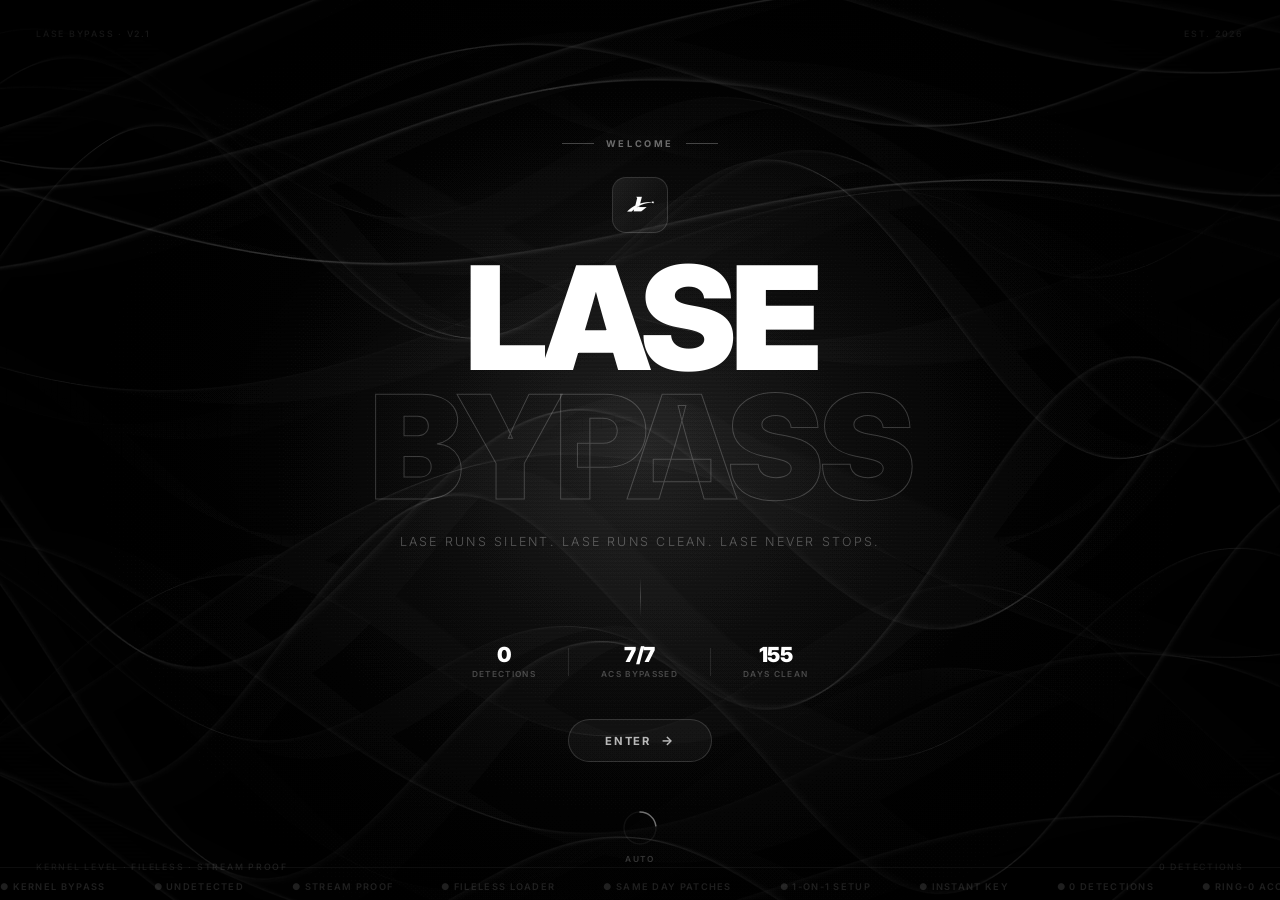
==== index.html @ 843f32cb "Add files via upload" ====
<!DOCTYPE html>
<html lang="en">
<head>
  <meta charset="UTF-8" />
  <meta name="viewport" content="width=device-width, initial-scale=1.0" />
  <title>Lase Bypass — Stay Undetected</title>
  <script>
    if (!sessionStorage.getItem('welcomed')) {
      sessionStorage.setItem('welcomed', '1');
      window.location.replace('welcome.html');
    }
  </script>
  <link rel="stylesheet" href="styles.css" />
  <link rel="preconnect" href="https://fonts.googleapis.com" />
  <link rel="preconnect" href="https://fonts.gstatic.com" crossorigin />
  <link href="https://fonts.googleapis.com/css2?family=Inter:wght@300;400;500;600;700;800;900&display=swap" rel="stylesheet" />
</head>
<body>

  <div class="noise"></div>
  <canvas id="particleCanvas"></canvas>

  <div class="wave-bg">
    <svg class="wave1" viewBox="0 0 1440 320" preserveAspectRatio="none" xmlns="http://www.w3.org/2000/svg">
      <path fill="white" d="M0,160L48,149.3C96,139,192,117,288,128C384,139,480,181,576,186.7C672,192,768,160,864,138.7C960,117,1056,107,1152,117.3C1248,128,1344,160,1392,176L1440,192L1440,320L0,320Z"/>
      <path fill="white" transform="translate(1440,0)" d="M0,160L48,149.3C96,139,192,117,288,128C384,139,480,181,576,186.7C672,192,768,160,864,138.7C960,117,1056,107,1152,117.3C1248,128,1344,160,1392,176L1440,192L1440,320L0,320Z"/>
    </svg>
    <svg class="wave2" viewBox="0 0 1440 320" preserveAspectRatio="none" xmlns="http://www.w3.org/2000/svg">
      <path fill="white" d="M0,96L60,112C120,128,240,160,360,165.3C480,171,600,149,720,128C840,107,960,85,1080,96C1200,107,1320,149,1380,170.7L1440,192L1440,320L0,320Z"/>
      <path fill="white" transform="translate(1440,0)" d="M0,96L60,112C120,128,240,160,360,165.3C480,171,600,149,720,128C840,107,960,85,1080,96C1200,107,1320,149,1380,170.7L1440,192L1440,320L0,320Z"/>
    </svg>
    <svg class="wave3" viewBox="0 0 1440 320" preserveAspectRatio="none" xmlns="http://www.w3.org/2000/svg">
      <path fill="white" d="M0,224L80,213.3C160,203,320,181,480,181.3C640,181,800,203,960,197.3C1120,192,1280,160,1360,144L1440,128L1440,320L0,320Z"/>
      <path fill="white" transform="translate(1440,0)" d="M0,224L80,213.3C160,203,320,181,480,181.3C640,181,800,203,960,197.3C1120,192,1280,160,1360,144L1440,128L1440,320L0,320Z"/>
    </svg>
  </div>

  <!-- Ticker -->
  <div class="ticker-wrap">
    <div class="ticker-track">
      <span>● UNDETECTED</span><span>● KERNEL BYPASS</span><span>● STREAM PROOF</span>
      <span>● FILELESS</span><span>● 1 ON 1 SETUP</span><span>● INSTANT KEY</span>
      <span>● SAME DAY PATCHES</span><span>● 0 DETECTIONS</span><span>● RING-0 ACCESS</span>
      <span>● MEMORY ONLY</span><span>● NO TRACES</span><span>● ANTI-CHEAT BYPASS</span>
      <span>● 7/7 ACS</span><span>● GTA V READY</span><span>● 60S SETUP</span>
      <span>● PRIVATE LOADER</span><span>● PATCH PROOF</span><span>● ALWAYS ONLINE</span>
      <span>● UNDETECTED</span><span>● KERNEL BYPASS</span><span>● STREAM PROOF</span>
      <span>● FILELESS</span><span>● 1 ON 1 SETUP</span><span>● INSTANT KEY</span>
      <span>● SAME DAY PATCHES</span><span>● 0 DETECTIONS</span><span>● RING-0 ACCESS</span>
      <span>● MEMORY ONLY</span><span>● NO TRACES</span><span>● ANTI-CHEAT BYPASS</span>
      <span>● 7/7 ACS</span><span>● GTA V READY</span><span>● 60S SETUP</span>
      <span>● PRIVATE LOADER</span><span>● PATCH PROOF</span><span>● ALWAYS ONLINE</span>
    </div>
  </div>

  <!-- Floating Nav -->
  <nav class="float-nav" id="floatNav">
    <a href="#features" class="fn-item" data-label="Features">Features</a>
    <a href="#pricing" class="fn-item" data-label="Pricing">Pricing</a>
    <a href="#preview" class="fn-item" data-label="Preview">Preview</a>
    <a href="#status" class="fn-item" data-label="Status">Status</a>
    <a href="#team" class="fn-item" data-label="Team">Team</a>
    <a href="#faq" class="fn-item" data-label="FAQ">FAQ</a>
    <a href="#pricing" class="fn-item fn-cta" data-label="Get Key">Get Key →</a>
    <div class="fn-lamp" id="fnLamp"></div>
  </nav>

  <!-- Hero -->
  <section class="hero">

    <div class="hero-scan"></div>

    <div class="hero-inner">

      <!-- Left column -->
      <div class="hero-left">
        <div class="hero-eyebrow">
          <span class="hero-tag-dot"></span>
          <span>v2.1 · KERNEL LEVEL</span>
          <span class="hero-eyebrow-line"></span>
        </div>

        <h1 class="hero-title">
          <span class="hero-word-wrap"><span class="hero-word hw1">STAY</span></span>
          <span class="hero-word-wrap"><span class="hero-word hw2 hero-word-outline">UN<span class="hw-accent">DE</span>TECTED</span></span>
        </h1>

        <div class="hero-desc-row">
          <div class="hero-vline"></div>
          <p class="hero-sub">Kernel bypass that outlasts every patch.<br>Stream proof. Fileless. Live in 60 seconds.</p>
        </div>

        <div class="hero-btns">
          <a href="#pricing" class="btn-primary">Get Your Key →</a>
          <a href="#features" class="btn-ghost">See Features</a>
        </div>
      </div>

      <!-- Right column -->
      <div class="hero-right">
        <div class="hero-stats-vert">
          <div class="hsv-item">
            <span class="hsv-val">0</span>
            <span class="hsv-label">Detections</span>
          </div>
          <div class="hsv-sep"></div>
          <div class="hsv-item">
            <span class="hsv-val">7/7</span>
            <span class="hsv-label">ACs Bypassed</span>
          </div>
          <div class="hsv-sep"></div>
          <div class="hsv-item">
            <span class="hsv-val" id="sDays">010</span>
            <span class="hsv-label">Days Clean</span>
          </div>
        </div>
      </div>

    </div>

    <!-- Full-width streak bar -->
    <div class="hero-streak-bar">
      <span class="hsb-label">UNDETECTED STREAK</span>
      <div class="streak-timer" id="streakTimer">
        <div class="streak-unit"><span id="sStreakDays">010</span><span class="su-l">D</span></div>
        <div class="streak-colon">:</div>
        <div class="streak-unit"><span id="sHours">00</span><span class="su-l">H</span></div>
        <div class="streak-colon">:</div>
        <div class="streak-unit"><span id="sMins">00</span><span class="su-l">M</span></div>
        <div class="streak-colon">:</div>
        <div class="streak-unit"><span id="sSecs">00</span><span class="su-l">S</span></div>
      </div>
      <span class="hsb-sub">Still counting.</span>
    </div>

  </section>

  <!-- Pricing -->
  <section class="section pricing-section reveal" id="pricing">
    <div class="section-label">Choose Your Plan</div>
    <h2 class="section-title">Get Your <span class="outline">Key.</span></h2>
    <p class="section-sub">All plans include the full bypass. Pick your duration.</p>
    <div class="pricing-grid">

      <div class="price-card featured reveal reveal-delay-1">
        <div class="price-featured-label">BEST VALUE</div>
        <div class="price-card-header">
          <div class="price-plan">3 Months</div>
          <div class="price-status"><span class="pdot"></span>Online</div>
        </div>
        <div class="price-amount">€60<span class="price-per"> <s class="price-old">€75</s> Save 20%</span></div>
        <div class="price-desc">3 months · full access</div>
        <ul class="price-features">
          <li>Advanced bypass architecture</li>
          <li>Avoids scanners &amp; manual inspections</li>
          <li>Nvidia Streamproof — 1 monitor</li>
          <li>Integrated private loader</li>
          <li>All patches during plan</li>
          <li>1-on-1 setup on first launch</li>
        </ul>
        <a href="https://discord.gg/FtbcQa8Q7G" target="_blank" rel="noopener noreferrer" class="price-btn">Claim 3 Months →</a>
        <div class="price-note">Expires after 90 days. Renew anytime via Discord.</div>
      </div>

      <div class="price-card reveal reveal-delay-2">
        <div class="price-card-header">
          <div class="price-plan">Lifetime</div>
          <div class="price-status"><span class="pdot"></span>Online</div>
        </div>
        <div class="price-amount">€90<span class="price-per"> one time</span></div>
        <div class="price-desc">Pay once · access forever</div>
        <ul class="price-features">
          <li>Advanced bypass architecture</li>
          <li>Avoids scanners &amp; manual inspections</li>
          <li>Nvidia Streamproof — 1 monitor</li>
          <li>Integrated private loader</li>
          <li>Priority same-day patches</li>
          <li>1-on-1 setup on first launch</li>
        </ul>
        <a href="https://discord.gg/FtbcQa8Q7G" target="_blank" rel="noopener noreferrer" class="price-btn">Claim Lifetime Key →</a>
        <div class="price-note">Buy once, receive on next release. Support via Discord.</div>
      </div>

    </div>
  </section>

  <!-- UI Preview -->
  <section class="section reveal" id="preview" style="padding-top:0">
    <div class="section-label">Menu Preview</div>
    <h2 class="section-title">See It <span class="outline">In Action.</span></h2>
    <p class="section-sub">Clean, fast, fully configurable. Everything you need, nothing you don't.</p>
    <div class="ui-img-wrap" onclick="openLightbox('Ui.png')">
      <img src="Ui.png" alt="Lase Bypass Menu UI" class="ui-screenshot" />
      <canvas id="uiWaveCanvas" class="ui-wave-canvas"></canvas>
      <div class="ui-img-overlay"><span>Click to expand →</span></div>
    </div>
  </section>

  <!-- Features -->
  <section class="section reveal" id="features">
    <div class="section-label">Under The Hood</div>
    <h2 class="section-title">Built Different. <span class="outline">Built Better.</span></h2>
    <p class="section-sub">Every feature engineered to keep you one step ahead of the scanner.</p>
    <div class="features-grid">

      <div class="feat-card reveal reveal-delay-1">
        <div class="feat-icon-wrap feat-icon-yellow">
          <svg width="20" height="20" viewBox="0 0 24 24" fill="none" stroke="currentColor" stroke-width="2" stroke-linecap="round" stroke-linejoin="round"><polygon points="13 2 3 14 12 14 11 22 21 10 12 10 13 2"/></svg>
        </div>
        <div class="feat-num">01</div>
        <div class="feat-name">Kernel Bypass</div>
        <div class="feat-desc">Operates at ring-0 to fully avoid usermode scanners and manual inspection tools.</div>
      </div>

      <div class="feat-card reveal reveal-delay-1">
        <div class="feat-icon-wrap feat-icon-blue">
          <svg width="20" height="20" viewBox="0 0 24 24" fill="none" stroke="currentColor" stroke-width="2" stroke-linecap="round" stroke-linejoin="round"><path d="M1 12s4-8 11-8 11 8 11 8-4 8-11 8-11-8-11-8z"/><circle cx="12" cy="12" r="3"/></svg>
        </div>
        <div class="feat-num">02</div>
        <div class="feat-name">Player ESP</div>
        <div class="feat-desc">Skeleton, box, health, distance, names — all fully configurable per player type.</div>
      </div>

      <div class="feat-card reveal reveal-delay-2">
        <div class="feat-icon-wrap feat-icon-red">
          <svg width="20" height="20" viewBox="0 0 24 24" fill="none" stroke="currentColor" stroke-width="2" stroke-linecap="round" stroke-linejoin="round"><circle cx="12" cy="12" r="10"/><circle cx="12" cy="12" r="3"/><line x1="12" y1="2" x2="12" y2="5"/><line x1="12" y1="19" x2="12" y2="22"/><line x1="2" y1="12" x2="5" y2="12"/><line x1="19" y1="12" x2="22" y2="12"/></svg>
        </div>
        <div class="feat-num">03</div>
        <div class="feat-name">Aim Assist</div>
        <div class="feat-desc">Human-like correction with adjustable FOV, bone targeting, and speed control.</div>
      </div>

      <div class="feat-card reveal reveal-delay-2">
        <div class="feat-icon-wrap feat-icon-purple">
          <svg width="20" height="20" viewBox="0 0 24 24" fill="none" stroke="currentColor" stroke-width="2" stroke-linecap="round" stroke-linejoin="round"><path d="M3 3h18v18H3z"/><path d="M3 9h18M3 15h18M9 3v18"/></svg>
        </div>
        <div class="feat-num">04</div>
        <div class="feat-name">Radar Overlay</div>
        <div class="feat-desc">Real-time minimap showing all players, NPCs, and vehicles around you.</div>
      </div>

      <div class="feat-card reveal reveal-delay-3">
        <div class="feat-icon-wrap feat-icon-green">
          <svg width="20" height="20" viewBox="0 0 24 24" fill="none" stroke="currentColor" stroke-width="2" stroke-linecap="round" stroke-linejoin="round"><rect x="2" y="3" width="20" height="14" rx="2"/><path d="M8 21h8M12 17v4"/></svg>
        </div>
        <div class="feat-num">05</div>
        <div class="feat-name">Stream Proof</div>
        <div class="feat-desc">Menu and all overlays invisible to OBS, XSplit, and all capture software.</div>
      </div>

      <div class="feat-card reveal reveal-delay-3">
        <div class="feat-icon-wrap feat-icon-orange">
          <svg width="20" height="20" viewBox="0 0 24 24" fill="none" stroke="currentColor" stroke-width="2" stroke-linecap="round" stroke-linejoin="round"><rect x="3" y="11" width="18" height="11" rx="2"/><path d="M7 11V7a5 5 0 0 1 10 0v4"/></svg>
        </div>
        <div class="feat-num">06</div>
        <div class="feat-name">Fileless Loader</div>
        <div class="feat-desc">Nothing written to disk. Loads entirely in memory — zero traces on exit.</div>
      </div>

      <div class="feat-card reveal reveal-delay-1">
        <div class="feat-icon-wrap feat-icon-cyan">
          <svg width="20" height="20" viewBox="0 0 24 24" fill="none" stroke="currentColor" stroke-width="2" stroke-linecap="round" stroke-linejoin="round"><rect x="1" y="3" width="15" height="13" rx="1"/><path d="M16 8h4l3 3v5h-7V8z"/><circle cx="5.5" cy="18.5" r="2.5"/><circle cx="18.5" cy="18.5" r="2.5"/></svg>
        </div>
        <div class="feat-num">07</div>
        <div class="feat-name">Vehicle Mods</div>
        <div class="feat-desc">Speed, god mode, no clip and spawner — all in the menu.</div>
      </div>

      <div class="feat-card reveal reveal-delay-2">
        <div class="feat-icon-wrap feat-icon-white">
          <svg width="20" height="20" viewBox="0 0 24 24" fill="none" stroke="currentColor" stroke-width="2" stroke-linecap="round" stroke-linejoin="round"><path d="M14.7 6.3a1 1 0 0 0 0 1.4l1.6 1.6a1 1 0 0 0 1.4 0l3.77-3.77a6 6 0 0 1-7.94 7.94l-6.91 6.91a2.12 2.12 0 0 1-3-3l6.91-6.91a6 6 0 0 1 7.94-7.94l-3.76 3.76z"/></svg>
        </div>
        <div class="feat-num">08</div>
        <div class="feat-name">Exploits</div>
        <div class="feat-desc">Money drops, resource manager, session tools and more.</div>
      </div>

    </div>
  </section>

  <!-- Meet the Team -->
  <section class="section reveal" id="team">
    <div class="section-label">No face. No middleman. Just results.</div>
    <h2 class="section-title">The <span class="outline">Operators.</span></h2>
    <p class="section-sub">Three people. Zero downtime. Fully committed.</p>

    <div class="team-grid">

      <div class="team-card reveal reveal-delay-1">
        <div class="team-avatar-wrap">
          <img src="Tzhkass.webp" alt="Tzhkass" class="team-avatar-img" style="filter:none" />
          <span class="team-rank team-rank-owner">Owner</span>
        </div>
        <div class="team-info">
          <div class="team-name">Tzhkass</div>
          <div class="team-role">Owner · runs the operation</div>
          <div class="team-tags">
            <span class="team-tag">Operations</span>
            <span class="team-tag">Sales</span>
          </div>
        </div>
        <a href="https://discord.com/users/1260151903078055956" target="_blank" rel="noopener noreferrer" class="team-discord" title="Message on Discord">
          <svg width="14" height="14" viewBox="0 0 24 24" fill="currentColor"><path d="M20.317 4.37a19.791 19.791 0 0 0-4.885-1.515.074.074 0 0 0-.079.037c-.21.375-.444.864-.608 1.25a18.27 18.27 0 0 0-5.487 0 12.64 12.64 0 0 0-.617-1.25.077.077 0 0 0-.079-.037A19.736 19.736 0 0 0 3.677 4.37a.07.07 0 0 0-.032.027C.533 9.046-.32 13.58.099 18.057a.082.082 0 0 0 .031.057 19.9 19.9 0 0 0 5.993 3.03.078.078 0 0 0 .084-.028 14.09 14.09 0 0 0 1.226-1.994.076.076 0 0 0-.041-.106 13.107 13.107 0 0 1-1.872-.892.077.077 0 0 1-.008-.128 10.2 10.2 0 0 0 .372-.292.074.074 0 0 1 .077-.01c3.928 1.793 8.18 1.793 12.062 0a.074.074 0 0 1 .078.01c.12.098.246.198.373.292a.077.077 0 0 1-.006.127 12.299 12.299 0 0 1-1.873.892.077.077 0 0 0-.041.107c.36.698.772 1.362 1.225 1.993a.076.076 0 0 0 .084.028 19.839 19.839 0 0 0 6.002-3.03.077.077 0 0 0 .032-.054c.5-5.177-.838-9.674-3.549-13.66a.061.061 0 0 0-.031-.03z"/></svg>
        </a>
      </div>

      <div class="team-card reveal reveal-delay-2">
        <div class="team-avatar-wrap">
          <img src="Nyxz.webp" alt="Nyxz" class="team-avatar-img" style="filter:none" />
          <span class="team-rank team-rank-owner">Owner</span>
        </div>
        <div class="team-info">
          <div class="team-name">Nyxz</div>
          <div class="team-role">Owner · runs the money</div>
          <div class="team-tags">
            <span class="team-tag">Management</span>
            <span class="team-tag">Support</span>
          </div>
        </div>
        <a href="https://discord.com/users/1474426335857217676" target="_blank" rel="noopener noreferrer" class="team-discord" title="Message on Discord">
          <svg width="14" height="14" viewBox="0 0 24 24" fill="currentColor"><path d="M20.317 4.37a19.791 19.791 0 0 0-4.885-1.515.074.074 0 0 0-.079.037c-.21.375-.444.864-.608 1.25a18.27 18.27 0 0 0-5.487 0 12.64 12.64 0 0 0-.617-1.25.077.077 0 0 0-.079-.037A19.736 19.736 0 0 0 3.677 4.37a.07.07 0 0 0-.032.027C.533 9.046-.32 13.58.099 18.057a.082.082 0 0 0 .031.057 19.9 19.9 0 0 0 5.993 3.03.078.078 0 0 0 .084-.028 14.09 14.09 0 0 0 1.226-1.994.076.076 0 0 0-.041-.106 13.107 13.107 0 0 1-1.872-.892.077.077 0 0 1-.008-.128 10.2 10.2 0 0 0 .372-.292.074.074 0 0 1 .077-.01c3.928 1.793 8.18 1.793 12.062 0a.074.074 0 0 1 .078.01c.12.098.246.198.373.292a.077.077 0 0 1-.006.127 12.299 12.299 0 0 1-1.873.892.077.077 0 0 0-.041.107c.36.698.772 1.362 1.225 1.993a.076.076 0 0 0 .084.028 19.839 19.839 0 0 0 6.002-3.03.077.077 0 0 0 .032-.054c.5-5.177-.838-9.674-3.549-13.66a.061.061 0 0 0-.031-.03z"/></svg>
        </a>
      </div>

      <div class="team-card reveal reveal-delay-3">
        <div class="team-avatar-wrap">
          <img src="Prezas.webp" alt="prezas" class="team-avatar-img" style="filter:none" />
          <span class="team-rank team-rank-dev">Dev</span>
        </div>
        <div class="team-info">
          <div class="team-name">prezas</div>
          <div class="team-role">Developer · builds what runs</div>
          <div class="team-tags">
            <span class="team-tag">Backend</span>
            <span class="team-tag">Bypass</span>
          </div>
        </div>
        <a href="https://discord.com/users/729172988892807178" target="_blank" rel="noopener noreferrer" class="team-discord" title="Message on Discord">
          <svg width="14" height="14" viewBox="0 0 24 24" fill="currentColor"><path d="M20.317 4.37a19.791 19.791 0 0 0-4.885-1.515.074.074 0 0 0-.079.037c-.21.375-.444.864-.608 1.25a18.27 18.27 0 0 0-5.487 0 12.64 12.64 0 0 0-.617-1.25.077.077 0 0 0-.079-.037A19.736 19.736 0 0 0 3.677 4.37a.07.07 0 0 0-.032.027C.533 9.046-.32 13.58.099 18.057a.082.082 0 0 0 .031.057 19.9 19.9 0 0 0 5.993 3.03.078.078 0 0 0 .084-.028 14.09 14.09 0 0 0 1.226-1.994.076.076 0 0 0-.041-.106 13.107 13.107 0 0 1-1.872-.892.077.077 0 0 1-.008-.128 10.2 10.2 0 0 0 .372-.292.074.074 0 0 1 .077-.01c3.928 1.793 8.18 1.793 12.062 0a.074.074 0 0 1 .078.01c.12.098.246.198.373.292a.077.077 0 0 1-.006.127 12.299 12.299 0 0 1-1.873.892.077.077 0 0 0-.041.107c.36.698.772 1.362 1.225 1.993a.076.076 0 0 0 .084.028 19.839 19.839 0 0 0 6.002-3.03.077.077 0 0 0 .032-.054c.5-5.177-.838-9.674-3.549-13.66a.061.061 0 0 0-.031-.03z"/></svg>
        </a>
      </div>

    </div>
  </section>

  <!-- AC Status -->
  <section class="section reveal ac-section" id="status">
    <div class="section-label">Anti-Cheats &amp; Scanners</div>
    <h2 class="section-title">All <span class="outline">Bypassed.</span></h2>
    <p class="section-sub">Monitored 24/7. Patched same day. Zero detections since launch.</p>
    <div class="ac-header">
      <div class="ac-live"><span class="live-dot"></span><span class="live-text">LIVE</span></div>
      <div class="ac-counts"><span class="ac-count-big">7/7</span><span class="ac-count-label">BYPASSED</span></div>
      <div class="ac-meta"><span>0 DETECTIONS</span><span>24/7 MONITORED</span></div>
    </div>
    <div class="ac-grid">
      <div class="ac-item reveal reveal-delay-1"><span class="ac-dot"></span>Ocean<span class="ac-badge">UNDETECTED</span></div>
      <div class="ac-item reveal reveal-delay-1"><span class="ac-dot"></span>Detect.AC<span class="ac-badge">UNDETECTED</span></div>
      <div class="ac-item reveal reveal-delay-2"><span class="ac-dot"></span>Napse<span class="ac-badge">UNDETECTED</span></div>
      <div class="ac-item reveal reveal-delay-2"><span class="ac-dot"></span>Storm<span class="ac-badge">UNDETECTED</span></div>
      <div class="ac-item reveal reveal-delay-3"><span class="ac-dot"></span>Echo<span class="ac-badge">UNDETECTED</span></div>
      <div class="ac-item reveal reveal-delay-3"><span class="ac-dot"></span>Nexora<span class="ac-badge">UNDETECTED</span></div>
      <div class="ac-item reveal reveal-delay-3"><span class="ac-dot"></span>Timeless<span class="ac-badge">UNDETECTED</span></div>
    </div>
    <div class="terminal-box">
      <span class="term-prompt">lase@bypass:~$</span>
      <span class="term-text"> scan --all — 0 detections · verified this patch · all systems nominal</span>
      <span class="term-cursor">█</span>
    </div>

    <div class="proof-label">Receipts Don't Lie.</div>
    <p class="section-sub" style="margin-top:8px;margin-bottom:20px;">Real scans. Real results. Zero detections.</p>
    <div class="proof-grid">
      <div class="proof-item reveal reveal-delay-1" onclick="openLightbox('proof1.png')">
        <img src="proof1.png" alt="Detect.AC — 0 Detections" loading="lazy" />
        <div class="proof-overlay"><span>Detect.AC — 0 Detections</span></div>
      </div>
      <div class="proof-item reveal reveal-delay-1" onclick="openLightbox('Proof2.png')">
        <img src="Proof2.png" alt="Echo — Scan Passed" loading="lazy" />
        <div class="proof-overlay"><span>Echo — Scan Passed</span></div>
      </div>
      <div class="proof-item reveal reveal-delay-2" onclick="openLightbox('proof3.png')">
        <img src="proof3.png" alt="Lase Menu Running Live" loading="lazy" />
        <div class="proof-overlay"><span>Lase Menu — Live</span></div>
      </div>
      <div class="proof-item reveal reveal-delay-2" onclick="openLightbox('proof4.png')">
        <img src="proof4.png" alt="Lase 1.0" loading="lazy" />
        <div class="proof-overlay"><span>Lase 1.0 — Dominate</span></div>
      </div>
      <div class="proof-item reveal reveal-delay-3" onclick="openLightbox('proof5.png')">
        <img src="proof5.png" alt="Timeless — Clean" loading="lazy" />
        <div class="proof-overlay"><span>Timeless — Clean ✓</span></div>
      </div>
    </div>

  </section>

  <!-- Compare -->
  <section class="section reveal" id="compare">
    <div class="section-label">Why Lase Bypass</div>
    <h2 class="section-title">Lase vs <span class="outline">Everyone.</span></h2>
    <p class="section-sub">The gap is obvious. The choice is easy.</p>
    <div class="compare-table">
      <div class="compare-header">
        <div class="col-feature"></div>
        <div class="col-us highlight-col">Lase Bypass</div>
        <div class="col-other">Other Cheats</div>
      </div>
      <div class="compare-row"><div class="col-feature">Detection Rate</div><div class="col-us highlight-col green-text">0%</div><div class="col-other muted-text">High</div></div>
      <div class="compare-row"><div class="col-feature">Kernel Level</div><div class="col-us highlight-col green-text">✓</div><div class="col-other muted-text">✗</div></div>
      <div class="compare-row"><div class="col-feature">Stream Proof</div><div class="col-us highlight-col green-text">✓</div><div class="col-other muted-text">✗</div></div>
      <div class="compare-row"><div class="col-feature">1-on-1 Setup</div><div class="col-us highlight-col green-text">✓</div><div class="col-other muted-text">✗</div></div>
      <div class="compare-row"><div class="col-feature">Patch Speed</div><div class="col-us highlight-col green-text">Same day</div><div class="col-other muted-text">Days / Weeks</div></div>
      <div class="compare-row"><div class="col-feature">Lifetime Access</div><div class="col-us highlight-col green-text">✓</div><div class="col-other muted-text">Subscription</div></div>
    </div>
  </section>

  <!-- FAQ -->
  <section class="section faq-section reveal" id="faq">
    <div class="section-label">FAQ</div>
    <h2 class="section-title">Before You <span class="outline">Buy.</span></h2>
    <p class="section-sub">Straight answers.</p>
    <div class="faq-list">
      <div class="faq-item">
        <button class="faq-q" onclick="toggleFaq(this)">How fast do I get my key?<span class="faq-arr">▾</span></button>
        <div class="faq-a">Instantly. Pay, get DM'd a key + setup link in under 60 seconds.</div>
      </div>
      <div class="faq-item">
        <button class="faq-q" onclick="toggleFaq(this)">Is it actually undetected?<span class="faq-arr">▾</span></button>
        <div class="faq-a">Yes. Kernel level, fileless, stream safe. Patched ahead of public detection cycles.</div>
      </div>
      <div class="faq-item">
        <button class="faq-q" onclick="toggleFaq(this)">Can I get a refund?<span class="faq-arr">▾</span></button>
        <div class="faq-a">Lifetime keys aren't refundable once delivered, but Discord support handles every edge case personally.</div>
      </div>
      <div class="faq-item">
        <button class="faq-q" onclick="toggleFaq(this)">What about upgrades or plan changes?<span class="faq-arr">▾</span></button>
        <div class="faq-a">Open a ticket in Discord. Plan migration is handled 1-on-1.</div>
      </div>
      <div class="faq-item">
        <button class="faq-q" onclick="toggleFaq(this)">Where do I download?<span class="faq-arr">▾</span></button>
        <div class="faq-a">Loader link is in your delivery message. Setup walkthrough available via voice on demand.</div>
      </div>
    </div>
  </section>

  <!-- CTA -->
  <section class="cta-section reveal">
    <h2 class="cta-title">No patches survive us.</h2>
    <p class="cta-sub">Lase is built to outlast. Every update. Every scan. Every time.</p>
    <a href="#pricing" class="btn-primary">Get Your Key Now →</a>
  </section>

  <!-- Footer -->
  <footer class="footer">
    <div class="footer-logo">
      <img src="logo.png" alt="Lase Bypass" class="footer-logo-img" />
      Lase Bypass
    </div>
    <p class="footer-text">Private kernel bypass. Stay undetected, stay ahead.</p>
    <p class="footer-copy">© 2026 LaseBypass. All rights reserved.</p>
  </footer>

  <!-- Lightbox -->
  <div class="lightbox" id="lightbox">
    <div class="lightbox-close" id="lightboxClose">✕</div>
    <img id="lightboxImg" src="" alt="" />
  </div>

  <!-- Lamp toggle -->  <button class="lamp-btn" id="lampBtn" title="Toggle light mode">
    <svg class="lamp-icon lamp-off" viewBox="0 0 24 24" fill="none" xmlns="http://www.w3.org/2000/svg">
      <path d="M12 2C8.13 2 5 5.13 5 9c0 2.38 1.19 4.47 3 5.74V17a1 1 0 001 1h6a1 1 0 001-1v-2.26C17.81 13.47 19 11.38 19 9c0-3.87-3.13-7-7-7z" stroke="currentColor" stroke-width="1.5" stroke-linecap="round" stroke-linejoin="round"/>
      <path d="M9 21h6M10 18v3M14 18v3" stroke="currentColor" stroke-width="1.5" stroke-linecap="round"/>
    </svg>
    <svg class="lamp-icon lamp-on" viewBox="0 0 24 24" fill="none" xmlns="http://www.w3.org/2000/svg">
      <path d="M12 2C8.13 2 5 5.13 5 9c0 2.38 1.19 4.47 3 5.74V17a1 1 0 001 1h6a1 1 0 001-1v-2.26C17.81 13.47 19 11.38 19 9c0-3.87-3.13-7-7-7z" fill="currentColor" stroke="currentColor" stroke-width="1.5" stroke-linecap="round" stroke-linejoin="round"/>
      <path d="M9 21h6M10 18v3M14 18v3" stroke="currentColor" stroke-width="1.5" stroke-linecap="round"/>
      <path d="M12 5v1M12 13v1M5.64 6.64l.7.7M17.66 6.64l-.7.7" stroke="currentColor" stroke-width="1.5" stroke-linecap="round" opacity="0.6"/>
    </svg>
    <span class="lamp-glow"></span>
  </button>

  <script src="app.js"></script>
</body>
</html>
---- styles.css ----
/* ================================================
   LASE BYPASS — Redesigned Landing Page
   ================================================ */
*, *::before, *::after { box-sizing: border-box; margin: 0; padding: 0; }

:root {
  --bg:        #050505;
  --bg2:       #0c0c0c;
  --bg3:       #111;
  --bg4:       #161616;
  --border:    rgba(255,255,255,0.06);
  --border-hl: rgba(255,255,255,0.14);
  --white:     #ffffff;
  --off-white: #e5e5e5;
  --gray:      #888;
  --muted:     #4a4a4a;
  --muted2:    #2a2a2a;
  --green:     #00e676;
  --radius:    10px;
  --radius-lg: 16px;
  --radius-xl: 24px;
}

html { scroll-behavior: smooth; }

body {
  font-family: 'Inter', sans-serif;
  background: var(--bg);
  color: var(--off-white);
  min-height: 100vh;
  overflow-x: hidden;
  line-height: 1.6;
}

/* ── NOISE ── */
.noise {
  position: fixed; inset: 0; z-index: 998; pointer-events: none;
  opacity: 0.025;
  background-image: url("data:image/svg+xml,%3Csvg viewBox='0 0 200 200' xmlns='http://www.w3.org/2000/svg'%3E%3Cfilter id='n'%3E%3CfeTurbulence type='fractalNoise' baseFrequency='0.85' numOctaves='4' stitchTiles='stitch'/%3E%3C/filter%3E%3Crect width='100%25' height='100%25' filter='url(%23n)'/%3E%3C/svg%3E");
  background-size: 160px;
}

/* ── PARTICLES ── */
#particleCanvas {
  position: fixed; inset: 0; z-index: 0;
  pointer-events: none; opacity: 0.4;
}

/* ── TICKER ── */
.ticker-wrap { background: var(--bg2); border-bottom: 1px solid var(--border); overflow: hidden; padding: 8px 0; position: relative; z-index: 10; margin-top: 64px; }
.ticker-track { display: inline-flex; gap: 56px; white-space: nowrap; animation: ticker 30s linear infinite; }
.ticker-track span { font-size: 0.62rem; font-weight: 700; letter-spacing: 0.16em; color: var(--gray); text-transform: uppercase; }
@keyframes ticker { from { transform: translateX(0); } to { transform: translateX(-50%); } }

/* ── HEADER ── */
.header {
  position: sticky; top: 0; z-index: 100;
  display: flex; align-items: center; justify-content: space-between;
  padding: 16px 52px;
  background: rgba(5,5,5,0.92);
  backdrop-filter: blur(28px);
  border-bottom: 1px solid var(--border);
  transition: padding 0.3s;
}
.logo { display: flex; align-items: center; gap: 11px; font-size: 0.95rem; font-weight: 900; letter-spacing: 0.06em; color: var(--white); text-transform: uppercase; text-decoration: none; }
.logo-img { width: 34px; height: 34px; object-fit: contain; filter: brightness(0) invert(1); }
.nav { display: flex; align-items: center; gap: 30px; }
.nav a { color: var(--muted); text-decoration: none; font-size: 0.72rem; font-weight: 600; letter-spacing: 0.1em; text-transform: uppercase; transition: color 0.2s; }
.nav a:hover { color: var(--white); }
.nav-cta {
  background: var(--white) !important; color: #000 !important;
  padding: 9px 20px !important; border-radius: 999px;
  font-size: 0.7rem !important; font-weight: 800 !important;
  transition: opacity 0.2s, transform 0.15s !important;
}
.nav-cta:hover { opacity: 0.88; transform: translateY(-1px) !important; color: #000 !important; }

/* ── HERO ── */
.hero {
  position: relative; z-index: 1;
  min-height: 100vh;
  display: flex; flex-direction: column; align-items: center; justify-content: center;
  text-align: center; padding: 100px 24px 80px;
  overflow: hidden;
}
.hero::before {
  content: '';
  position: absolute; inset: 0; z-index: 0;
  background: radial-gradient(ellipse 70% 60% at 50% 40%, rgba(255,255,255,0.04) 0%, transparent 70%);
  pointer-events: none;
}
.hero > * { position: relative; z-index: 1; }

.hero-tag {
  display: inline-flex; align-items: center; gap: 8px;
  background: rgba(255,255,255,0.05);
  border: 1px solid rgba(255,255,255,0.1);
  color: rgba(255,255,255,0.5);
  font-size: 0.6rem; font-weight: 700; letter-spacing: 0.18em;
  text-transform: uppercase; padding: 6px 16px;
  border-radius: 999px; margin-bottom: 32px;
}
.hero-tag-dot {
  width: 5px; height: 5px; border-radius: 50%;
  background: var(--green);
  box-shadow: 0 0 6px rgba(0,230,118,0.8);
  animation: tagPulse 2s ease infinite;
}
@keyframes tagPulse { 0%,100%{opacity:1} 50%{opacity:0.3} }

.hero-title {
  font-size: clamp(4.5rem, 13vw, 9rem);
  font-weight: 900; line-height: 0.88;
  letter-spacing: -0.05em; text-transform: uppercase;
  color: var(--white); margin-bottom: 0;
}
.hero-title-line2 {
  display: block;
  color: transparent;
  -webkit-text-stroke: 2px rgba(255,255,255,0.2);
  background: linear-gradient(135deg, rgba(255,255,255,0.12), rgba(255,255,255,0.04));
  -webkit-background-clip: text;
}
.hero-sub {
  font-size: 1rem; color: var(--gray);
  max-width: 460px; margin: 28px auto 40px; line-height: 1.8;
  font-weight: 400;
}
.hero-btns { display: flex; gap: 12px; justify-content: center; flex-wrap: wrap; margin-bottom: 64px; }

/* ── BUTTONS ── */
.btn-primary, .btn-ghost {
  position: relative; overflow: hidden;
  display: inline-flex; align-items: center; gap: 8px;
  font-family: 'Inter', sans-serif;
  font-size: 0.75rem; font-weight: 800;
  letter-spacing: 0.1em; text-transform: uppercase;
  text-decoration: none; text-align: center;
  padding: 14px 32px; border-radius: 999px; cursor: pointer;
  transition: transform 0.2s, box-shadow 0.2s;
}
.btn-primary {
  background: var(--white); color: #000; border: none;
  box-shadow: 0 0 0 rgba(255,255,255,0);
  animation: btnGlow 3s ease-in-out infinite;
}
@keyframes btnGlow {
  0%,100% { box-shadow: 0 0 20px rgba(255,255,255,0.1); }
  50%      { box-shadow: 0 0 40px rgba(255,255,255,0.25); }
}
.btn-primary:hover { transform: translateY(-2px); box-shadow: 0 8px 32px rgba(255,255,255,0.2); animation: none; color: #000; }
.btn-ghost {
  background: rgba(255,255,255,0.05); color: var(--white);
  border: 1px solid rgba(255,255,255,0.12);
}
.btn-ghost:hover { background: rgba(255,255,255,0.1); border-color: rgba(255,255,255,0.25); transform: translateY(-2px); }

/* ── STREAK BOX ── */
.streak-box {
  background: linear-gradient(135deg, rgba(255,255,255,0.04), rgba(255,255,255,0.01));
  border: 1px solid rgba(255,255,255,0.1);
  border-radius: var(--radius-xl); padding: 32px 44px;
  text-align: center; max-width: 580px; width: 100%;
  backdrop-filter: blur(12px);
  box-shadow: 0 0 60px rgba(0,0,0,0.5), inset 0 1px 0 rgba(255,255,255,0.06);
}
.streak-label { font-size: 0.58rem; font-weight: 800; letter-spacing: 0.22em; text-transform: uppercase; color: var(--muted); margin-bottom: 18px; }
.streak-timer { display: flex; align-items: center; justify-content: center; gap: 10px; margin-bottom: 16px; }
.streak-unit { display: flex; flex-direction: column; align-items: center; gap: 5px; }
.streak-unit span:first-child { font-size: 2.6rem; font-weight: 900; color: var(--white); letter-spacing: -0.03em; line-height: 1; font-variant-numeric: tabular-nums; }
.su-l { font-size: 0.52rem; font-weight: 700; letter-spacing: 0.12em; text-transform: uppercase; color: var(--muted); }
.streak-colon { font-size: 2rem; font-weight: 900; color: var(--muted2); line-height: 1; padding-bottom: 16px; }
.streak-sub { font-size: 0.72rem; color: var(--muted); line-height: 1.5; }

/* ── SECTIONS ── */
.section { position: relative; z-index: 1; max-width: 960px; margin: 0 auto; padding: 100px 24px; }
.section-label { font-size: 0.58rem; font-weight: 800; letter-spacing: 0.22em; text-transform: uppercase; color: var(--muted); margin-bottom: 12px; }
.section-title { font-size: clamp(2rem, 4.5vw, 3.2rem); font-weight: 900; letter-spacing: -0.04em; text-transform: uppercase; color: var(--white); margin-bottom: 12px; line-height: 1; }
.section-title .outline { color: transparent; -webkit-text-stroke: 1.5px rgba(255,255,255,0.25); }
.section-sub { color: var(--gray); font-size: 0.88rem; max-width: 480px; margin-bottom: 40px; line-height: 1.75; }

/* ── FEATURES ── */
.features-grid {
  display: grid;
  grid-template-columns: repeat(auto-fill, minmax(210px, 1fr));
  gap: 1px; background: var(--border);
  border-radius: var(--radius-xl); overflow: hidden;
  border: 1px solid var(--border);
}
.feat-card {
  background: var(--bg2); padding: 28px 24px;
  transition: background 0.2s, transform 0.35s cubic-bezier(0.16,1,0.3,1), box-shadow 0.35s ease;
  position: relative; overflow: hidden;
  display: flex; flex-direction: column; gap: 0;
}
.feat-card::before {
  content: '';
  position: absolute; top: 0; left: 0; right: 0; height: 1px;
  background: linear-gradient(90deg, transparent, rgba(255,255,255,0.08), transparent);
  opacity: 0; transition: opacity 0.3s;
}
.feat-card:hover { background: var(--bg3); transform: translateY(-3px); box-shadow: 0 12px 40px rgba(0,0,0,0.4); }
.feat-card:hover::before { opacity: 1; }

.feat-icon-wrap {
  width: 38px; height: 38px; border-radius: 10px;
  display: flex; align-items: center; justify-content: center;
  margin-bottom: 20px; flex-shrink: 0;
}
.feat-icon-yellow { background: rgba(255,190,50,0.12); color: #ffbe32; border: 1px solid rgba(255,190,50,0.2); }
.feat-icon-blue   { background: rgba(80,150,255,0.12); color: #5096ff; border: 1px solid rgba(80,150,255,0.2); }
.feat-icon-red    { background: rgba(255,70,90,0.12);  color: #ff465a; border: 1px solid rgba(255,70,90,0.2); }
.feat-icon-purple { background: rgba(140,90,255,0.12); color: #8c5aff; border: 1px solid rgba(140,90,255,0.2); }
.feat-icon-green  { background: rgba(0,210,120,0.12);  color: #00d278; border: 1px solid rgba(0,210,120,0.2); }
.feat-icon-orange { background: rgba(255,140,50,0.12); color: #ff8c32; border: 1px solid rgba(255,140,50,0.2); }
.feat-icon-cyan   { background: rgba(50,210,255,0.12); color: #32d2ff; border: 1px solid rgba(50,210,255,0.2); }
.feat-icon-white  { background: rgba(255,255,255,0.06); color: #fff;   border: 1px solid rgba(255,255,255,0.12); }

.feat-num {
  font-size: 0.55rem; font-weight: 800; letter-spacing: 0.16em;
  color: var(--muted2); margin-bottom: 6px; font-variant-numeric: tabular-nums;
}
.feat-name { font-size: 0.88rem; font-weight: 800; color: var(--white); margin-bottom: 8px; letter-spacing: -0.01em; }
.feat-desc { font-size: 0.78rem; color: var(--muted); line-height: 1.7; }

/* ── UI SCREENSHOT ── */
.ui-img-wrap {
  border-radius: var(--radius-xl); overflow: hidden;
  border: 1px solid var(--border);
  box-shadow: 0 0 80px rgba(0,0,0,0.7), 0 0 1px rgba(255,255,255,0.04);
  cursor: zoom-in; position: relative;
  transition: border-color 0.3s, transform 0.3s, box-shadow 0.3s;
}
.ui-img-wrap:hover { border-color: var(--border-hl); transform: translateY(-4px); box-shadow: 0 24px 80px rgba(0,0,0,0.8); }
.ui-img-wrap:hover .ui-screenshot { opacity: 0.9; }
.ui-screenshot { width: 100%; height: auto; display: block; transition: opacity 0.3s; position: relative; z-index: 2; }
.ui-wave-canvas { position: absolute; inset: 0; width: 100%; height: 100%; pointer-events: none; z-index: 3; mix-blend-mode: screen; opacity: 0.6; }
.ui-img-overlay { position: absolute; inset: 0; display: flex; align-items: flex-end; padding: 18px 20px; background: linear-gradient(to top, rgba(0,0,0,0.7) 0%, transparent 50%); opacity: 0; transition: opacity 0.3s; z-index: 4; }
.ui-img-wrap:hover .ui-img-overlay { opacity: 1; }
.ui-img-overlay span { font-size: 0.7rem; font-weight: 700; color: var(--white); letter-spacing: 0.08em; }

/* ── AC STATUS ── */
.ac-header {
  display: flex; align-items: center; gap: 24px; flex-wrap: wrap;
  background: var(--bg2); border: 1px solid var(--border);
  border-radius: var(--radius-lg); padding: 18px 24px; margin-bottom: 20px;
}
.ac-live { display: flex; align-items: center; gap: 8px; }
.live-dot { width: 8px; height: 8px; background: var(--green); border-radius: 50%; box-shadow: 0 0 10px rgba(0,230,118,0.7); animation: pulse 2s ease infinite; }
@keyframes pulse { 0%,100%{opacity:1;transform:scale(1)} 50%{opacity:0.5;transform:scale(0.8)} }
.live-text { font-size: 0.68rem; font-weight: 800; color: var(--green); letter-spacing: 0.12em; }
.ac-count-big { font-size: 1.8rem; font-weight: 900; color: var(--white); margin-right: 6px; letter-spacing: -0.03em; }
.ac-count-label { font-size: 0.65rem; font-weight: 800; color: var(--green); letter-spacing: 0.1em; }
.ac-meta { display: flex; gap: 20px; margin-left: auto; }
.ac-meta span { font-size: 0.62rem; font-weight: 700; color: var(--muted); letter-spacing: 0.1em; }
.ac-grid { display: grid; grid-template-columns: repeat(auto-fill, minmax(190px, 1fr)); gap: 8px; margin-bottom: 20px; }
.ac-item {
  background: var(--bg2); border: 1px solid var(--border);
  border-radius: var(--radius); padding: 13px 16px;
  font-size: 0.82rem; font-weight: 600; color: var(--off-white);
  display: flex; align-items: center; gap: 10px;
  transition: border-color 0.2s, background 0.2s;
}
.ac-item:hover { border-color: rgba(0,230,118,0.2); background: rgba(0,230,118,0.03); }
.ac-dot { width: 6px; height: 6px; background: var(--green); border-radius: 50%; flex-shrink: 0; box-shadow: 0 0 6px rgba(0,230,118,0.6); }
.ac-badge { margin-left: auto; font-size: 0.56rem; font-weight: 800; letter-spacing: 0.1em; color: var(--green); }
.terminal-box {
  background: var(--bg2); border: 1px solid var(--border);
  border-radius: var(--radius); padding: 16px 20px;
  font-family: 'Courier New', monospace; font-size: 0.8rem;
  margin-bottom: 40px;
}
.term-prompt { color: var(--green); }
.term-text { color: var(--gray); }
.term-cursor { color: var(--gray); animation: blink 1s step-end infinite; }
@keyframes blink { 0%,100%{opacity:1} 50%{opacity:0} }

/* ── PROOF GALLERY ── */
.proof-label { font-size: 0.58rem; font-weight: 800; letter-spacing: 0.22em; text-transform: uppercase; color: var(--white); margin-top: 0; margin-bottom: 8px; }
.proof-grid { display: grid; grid-template-columns: repeat(auto-fill, minmax(230px, 1fr)); gap: 10px; }
.proof-item {
  position: relative; border-radius: var(--radius); overflow: hidden;
  border: 1px solid var(--border); cursor: pointer;
  aspect-ratio: 16/10; background: var(--bg2);
  transition: border-color 0.25s, transform 0.25s;
}
.proof-item:hover { border-color: var(--border-hl); transform: translateY(-4px); }
.proof-item img { width: 100%; height: 100%; object-fit: cover; display: block; transition: opacity 0.25s, transform 0.4s; }
.proof-item:hover img { opacity: 0.65; transform: scale(1.04); }
.proof-overlay { position: absolute; inset: 0; display: flex; align-items: flex-end; padding: 12px 14px; background: linear-gradient(to top, rgba(0,0,0,0.8) 0%, transparent 60%); opacity: 0; transition: opacity 0.25s; }
.proof-item:hover .proof-overlay { opacity: 1; }
.proof-overlay span { font-size: 0.7rem; font-weight: 700; color: var(--white); letter-spacing: 0.04em; }

/* ── LIGHTBOX ── */
.lightbox {
  display: none;
  position: fixed; inset: 0; z-index: 9999;
  background: rgba(0,0,0,0.95);
  align-items: center; justify-content: center;
  cursor: zoom-out;
}
.lightbox.open { display: flex; }
.lightbox img { max-width: 92vw; max-height: 88vh; border-radius: var(--radius-lg); border: 1px solid var(--border-hl); box-shadow: 0 0 100px rgba(0,0,0,0.9); object-fit: contain; }
.lightbox-close { position: absolute; top: 24px; right: 32px; font-size: 1.2rem; color: var(--gray); cursor: pointer; transition: color 0.2s; z-index: 10000; width: 36px; height: 36px; background: rgba(255,255,255,0.06); border-radius: 50%; display: flex; align-items: center; justify-content: center; border: 1px solid var(--border); }
.lightbox-close:hover { color: var(--white); background: rgba(255,255,255,0.12); }

/* ── COMPARE TABLE ── */
.compare-table { border: 1px solid var(--border); border-radius: var(--radius-xl); overflow: hidden; max-width: 700px; }
.compare-header, .compare-row { display: grid; grid-template-columns: 1.2fr 1fr 1fr; }
.compare-header { background: var(--bg3); border-bottom: 1px solid var(--border); }
.compare-row { border-bottom: 1px solid var(--border); transition: background 0.15s; }
.compare-row:last-child { border-bottom: none; }
.compare-row:hover { background: rgba(255,255,255,0.015); }
.col-feature, .col-us, .col-other { padding: 15px 20px; font-size: 0.82rem; display: flex; align-items: center; }
.col-feature { color: var(--gray); font-weight: 500; }
.compare-header .col-feature { font-size: 0.58rem; letter-spacing: 0.1em; color: var(--muted); }
.compare-header .col-us { font-size: 0.75rem; font-weight: 900; color: var(--white); }
.compare-header .col-other { font-size: 0.75rem; font-weight: 600; color: var(--muted); }
.highlight-col { background: rgba(255,255,255,0.025); border-left: 1px solid var(--border); border-right: 1px solid var(--border); font-weight: 700; color: var(--white); }
.green-text { color: var(--green); font-weight: 800; }
.muted-text { color: var(--muted); }

/* ── PRICING ── */
.pricing-section { max-width: 960px; }
.pricing-grid { display: grid; grid-template-columns: repeat(auto-fit, minmax(260px, 1fr)); gap: 20px; }
.price-card {
  background: var(--bg2); border: 1px solid var(--border);
  border-radius: var(--radius-xl); padding: 32px 28px;
  display: flex; flex-direction: column; position: relative;
  transition: border-color 0.3s, box-shadow 0.3s, transform 0.3s;
}
.price-card:hover { border-color: var(--border-hl); box-shadow: 0 0 60px rgba(255,255,255,0.04); transform: translateY(-4px); }
.price-card.featured {
  border-color: rgba(255,255,255,0.18);
  background: linear-gradient(135deg, rgba(255,255,255,0.05) 0%, var(--bg2) 100%);
  box-shadow: 0 0 80px rgba(255,255,255,0.06);
}
.price-featured-label {
  position: absolute; top: -13px; left: 50%; transform: translateX(-50%);
  background: var(--white); color: #000; font-size: 0.58rem; font-weight: 900;
  letter-spacing: 0.14em; text-transform: uppercase; padding: 5px 16px; border-radius: 999px;
  box-shadow: 0 4px 16px rgba(255,255,255,0.2);
}
.price-card-header { display: flex; justify-content: space-between; align-items: center; margin-bottom: 24px; }
.price-plan { font-size: 0.7rem; font-weight: 900; letter-spacing: 0.16em; text-transform: uppercase; color: var(--white); }
.price-status { display: flex; align-items: center; gap: 5px; font-size: 0.6rem; font-weight: 800; color: var(--green); letter-spacing: 0.1em; }
.pdot { width: 5px; height: 5px; background: var(--green); border-radius: 50%; box-shadow: 0 0 6px rgba(0,230,118,0.6); }
.price-amount { font-size: 2.6rem; font-weight: 900; color: var(--white); letter-spacing: -0.04em; margin-bottom: 4px; line-height: 1; }
.price-per { font-size: 0.72rem; font-weight: 600; color: var(--muted); }
.price-old { text-decoration: line-through; color: var(--muted2); }
.price-desc { font-size: 0.75rem; color: var(--gray); margin-bottom: 24px; }
.price-features { list-style: none; display: flex; flex-direction: column; gap: 10px; margin-bottom: 28px; flex: 1; }
.price-features li { font-size: 0.8rem; color: var(--gray); padding-left: 20px; position: relative; line-height: 1.5; }
.price-features li::before { content: '✓'; position: absolute; left: 0; color: var(--green); font-weight: 800; font-size: 0.75rem; }
.price-btn {
  display: block; text-align: center; text-decoration: none;
  font-family: 'Inter', sans-serif;
  font-size: 0.72rem; font-weight: 900; letter-spacing: 0.1em; text-transform: uppercase;
  padding: 15px; border-radius: var(--radius-lg); margin-bottom: 14px;
  transition: transform 0.2s, box-shadow 0.2s, opacity 0.2s;
  background: var(--white); color: #000;
  box-shadow: 0 4px 24px rgba(255,255,255,0.1);
  animation: btnGlow2 3s ease-in-out infinite;
}
@keyframes btnGlow2 { 0%,100%{box-shadow:0 4px 24px rgba(255,255,255,0.08)} 50%{box-shadow:0 4px 40px rgba(255,255,255,0.2)} }
.price-btn:hover { transform: translateY(-2px); box-shadow: 0 8px 40px rgba(255,255,255,0.25); animation: none; opacity: 0.92; }
.price-note { font-size: 0.68rem; color: var(--muted); text-align: center; line-height: 1.5; }

/* ── FAQ ── */
.faq-section { max-width: 680px; }
.faq-list { display: flex; flex-direction: column; gap: 2px; }
.faq-item { border: 1px solid var(--border); border-radius: var(--radius-lg); overflow: hidden; transition: border-color 0.2s; }
.faq-item.open { border-color: var(--border-hl); }
.faq-q {
  width: 100%; background: var(--bg2); border: none; cursor: pointer;
  padding: 18px 22px; display: flex; justify-content: space-between; align-items: center;
  font-family: 'Inter', sans-serif; font-size: 0.88rem; font-weight: 700;
  color: var(--off-white); text-align: left; transition: background 0.2s;
}
.faq-q:hover { background: var(--bg3); }
.faq-arr { font-size: 1rem; color: var(--muted); transition: transform 0.3s; flex-shrink: 0; }
.faq-item.open .faq-arr { transform: rotate(180deg); }
.faq-a { background: var(--bg2); padding: 0 22px; font-size: 0.82rem; color: var(--gray); line-height: 1.75; max-height: 0; overflow: hidden; transition: max-height 0.35s ease, padding 0.35s ease; }
.faq-item.open .faq-a { max-height: 200px; padding: 0 22px 18px; }

/* ── CTA SECTION ── */
.cta-section {
  position: relative; z-index: 1; text-align: center;
  padding: 120px 24px; overflow: hidden;
}
.cta-section::before {
  content: '';
  position: absolute; inset: 0;
  background: radial-gradient(ellipse 60% 70% at 50% 50%, rgba(255,255,255,0.05) 0%, transparent 70%);
  pointer-events: none;
}
.cta-title { font-size: clamp(2.5rem, 6vw, 5rem); font-weight: 900; letter-spacing: -0.05em; color: var(--white); margin-bottom: 16px; position: relative; }
.cta-sub { font-size: 1rem; color: var(--gray); margin-bottom: 40px; font-weight: 400; position: relative; }
.cta-section .btn-primary { position: relative; }

/* ── FOOTER ── */
.footer {
  position: relative; z-index: 1; text-align: center;
  padding: 48px 24px; border-top: 1px solid var(--border);
}
.footer-logo { display: inline-flex; align-items: center; gap: 10px; font-size: 0.85rem; font-weight: 900; letter-spacing: 0.08em; color: var(--white); text-transform: uppercase; margin-bottom: 14px; }
.footer-logo-img { width: 26px; height: 26px; object-fit: contain; filter: brightness(0) invert(1); }
.footer-text { font-size: 0.78rem; color: var(--muted); margin-bottom: 8px; }
.footer-copy { font-size: 0.68rem; color: var(--muted2); }

/* ── SCROLL REVEAL ── */
.reveal { opacity: 0; transform: translateY(24px); transition: opacity 0.7s ease, transform 0.7s ease; }
.reveal.visible { opacity: 1; transform: translateY(0); }
.reveal-delay-1 { transition-delay: 0.1s; }
.reveal-delay-2 { transition-delay: 0.2s; }
.reveal-delay-3 { transition-delay: 0.3s; }

/* ── RESPONSIVE ── */
@media (max-width: 768px) {
  .header { padding: 14px 20px; }
  .nav a:not(.nav-cta) { display: none; }
  .hero-title { font-size: clamp(3.5rem, 15vw, 6rem); }
  .section { padding: 64px 20px; }
  .features-grid { grid-template-columns: 1fr 1fr; gap: 1px; }
  .streak-box { padding: 24px 20px; }
  .pricing-grid { grid-template-columns: 1fr; }
  .compare-table { font-size: 0.75rem; }
}

/* ── WAVE BG (subtle) ── */
.wave-bg { position: fixed; inset: 0; z-index: 0; pointer-events: none; overflow: hidden; }
.wave-bg svg { position: absolute; bottom: 0; left: 0; width: 200%; opacity: 0.02; }
.wave-bg .wave1 { bottom: -10%; animation: waveMove 22s linear infinite; }
.wave-bg .wave2 { bottom: -20%; opacity: 0.015; animation: waveMove 32s linear infinite reverse; }
.wave-bg .wave3 { bottom: -5%; opacity: 0.01; animation: waveMove 42s linear infinite; }
@keyframes waveMove { from{transform:translateX(0)} to{transform:translateX(-50%)} }

/* ── SMOOTH GLOBAL FEEL ── */
html {
  scroll-behavior: smooth;
  -webkit-font-smoothing: antialiased;
  -moz-osx-font-smoothing: grayscale;
}

/* Smooth all interactive elements */
*, *::before, *::after {
  transition-timing-function: cubic-bezier(0.16, 1, 0.3, 1);
}

/* ── HERO ENTRANCE ANIMATIONS ── */
.hero-tag     { animation: heroFadeUp 0.7s cubic-bezier(0.16,1,0.3,1) both 0.1s; }
.hero-title   { animation: heroFadeUp 0.8s cubic-bezier(0.16,1,0.3,1) both 0.25s; }
.hero-sub     { animation: heroFadeUp 0.8s cubic-bezier(0.16,1,0.3,1) both 0.4s; }
.hero-btns    { animation: heroFadeUp 0.8s cubic-bezier(0.16,1,0.3,1) both 0.5s; }
.streak-box   { animation: heroFadeUp 0.9s cubic-bezier(0.16,1,0.3,1) both 0.6s; }

@keyframes heroFadeUp {
  from { opacity: 0; transform: translateY(28px); }
  to   { opacity: 1; transform: translateY(0); }
}

/* ── SCROLL REVEAL — smoother spring ── */
.reveal {
  opacity: 0;
  transform: translateY(32px);
  transition: opacity 0.8s cubic-bezier(0.16,1,0.3,1),
              transform 0.8s cubic-bezier(0.16,1,0.3,1);
}
.reveal.visible { opacity: 1; transform: translateY(0); }
.reveal-delay-1 { transition-delay: 0.08s; }
.reveal-delay-2 { transition-delay: 0.18s; }
.reveal-delay-3 { transition-delay: 0.28s; }

/* ── HEADER ── smoother blur transition ── */
.header {
  transition: padding 0.4s cubic-bezier(0.16,1,0.3,1),
              background 0.4s ease,
              box-shadow 0.4s ease;
}
.header.scrolled {
  padding: 10px 52px;
  box-shadow: 0 8px 40px rgba(0,0,0,0.4);
}

/* ── FEAT CARDS — staggered hover lift ── */
.feat-card {
  transition: background 0.35s cubic-bezier(0.16,1,0.3,1),
              transform 0.35s cubic-bezier(0.16,1,0.3,1),
              box-shadow 0.35s ease;
}
.feat-card:hover {
  transform: translateY(-3px);
  box-shadow: 0 12px 40px rgba(0,0,0,0.4);
}

/* ── PROOF ITEMS — smoother image scale ── */
.proof-item img {
  transition: opacity 0.4s ease, transform 0.6s cubic-bezier(0.16,1,0.3,1);
}
.proof-item {
  transition: border-color 0.3s ease, transform 0.4s cubic-bezier(0.16,1,0.3,1);
}

/* ── AC ITEMS ── */
.ac-item {
  transition: border-color 0.3s ease,
              background 0.3s ease,
              transform 0.3s cubic-bezier(0.16,1,0.3,1);
}
.ac-item:hover { transform: translateX(3px); }

/* ── COMPARE ROWS ── */
.compare-row {
  transition: background 0.25s ease;
}

/* ── PRICING CARDS ── */
.price-card {
  transition: border-color 0.4s ease,
              box-shadow 0.4s ease,
              transform 0.4s cubic-bezier(0.16,1,0.3,1);
}

/* ── FAQ ── */
.faq-a {
  transition: max-height 0.45s cubic-bezier(0.16,1,0.3,1),
              padding 0.45s cubic-bezier(0.16,1,0.3,1);
}
.faq-arr {
  transition: transform 0.4s cubic-bezier(0.16,1,0.3,1);
}
.faq-q { transition: background 0.25s ease; }

/* ── BUTTONS — smoother press feel ── */
.btn-primary, .btn-ghost, .price-btn, .nav-cta {
  transition: transform 0.25s cubic-bezier(0.16,1,0.3,1),
              box-shadow 0.25s ease,
              opacity 0.2s ease,
              background 0.25s ease,
              border-color 0.25s ease !important;
}
.btn-primary:active, .price-btn:active { transform: scale(0.97) translateY(0) !important; }

/* ── STREAK NUMBERS — smooth tick ── */
.streak-unit span:first-child {
  transition: opacity 0.1s ease;
}

/* ── UI IMAGE WRAP ── */
.ui-img-wrap {
  transition: border-color 0.4s ease,
              transform 0.5s cubic-bezier(0.16,1,0.3,1),
              box-shadow 0.5s ease;
}

/* Lightbox handled above */

/* ── NAV LINKS ── */
.nav a {
  transition: color 0.2s ease, opacity 0.2s ease;
}

/* ── LAMP BUTTON ── */
.lamp-btn {
  position: fixed;
  bottom: 28px; right: 28px;
  z-index: 9997;
  width: 48px; height: 48px;
  border-radius: 50%;
  border: 1px solid rgba(255,255,255,0.12);
  background: rgba(255,255,255,0.06);
  backdrop-filter: blur(12px);
  cursor: pointer;
  display: flex; align-items: center; justify-content: center;
  color: rgba(255,255,255,0.6);
  transition: border-color 0.3s ease, background 0.3s ease,
              color 0.3s ease, transform 0.3s cubic-bezier(0.16,1,0.3,1),
              box-shadow 0.3s ease;
  overflow: visible;
}
.lamp-btn:hover {
  border-color: rgba(255,255,255,0.3);
  background: rgba(255,255,255,0.12);
  color: #fff;
  transform: translateY(-2px);
  box-shadow: 0 8px 24px rgba(255,255,255,0.1);
}
.lamp-icon { width: 20px; height: 20px; position: absolute; transition: opacity 0.25s ease, transform 0.3s ease; }
.lamp-off  { opacity: 1; transform: scale(1); }
.lamp-on   { opacity: 0; transform: scale(0.7); }
.lamp-glow {
  position: absolute; inset: -4px;
  border-radius: 50%;
  background: radial-gradient(circle, rgba(255,255,255,0.15) 0%, transparent 70%);
  opacity: 0;
  transition: opacity 0.4s ease;
  pointer-events: none;
}

/* Light mode active */
.lamp-btn.lit {
  border-color: rgba(0,0,0,0.15);
  background: rgba(0,0,0,0.08);
  color: rgba(0,0,0,0.7);
  box-shadow: 0 4px 20px rgba(255,200,50,0.25);
}
.lamp-btn.lit .lamp-off { opacity: 0; transform: scale(0.7); }
.lamp-btn.lit .lamp-on  { opacity: 1; transform: scale(1); }
.lamp-btn.lit .lamp-glow { opacity: 1; background: radial-gradient(circle, rgba(255,200,50,0.3) 0%, transparent 70%); }

/* ── LIGHT MODE ── */
body.light-mode {
  --bg:        #f2f2f2;
  --bg2:       #e8e8e8;
  --bg3:       #dedede;
  --bg4:       #d4d4d4;
  --border:    rgba(0,0,0,0.08);
  --border-hl: rgba(0,0,0,0.18);
  --white:     #0a0a0a;
  --off-white: #1a1a1a;
  --gray:      #555;
  --muted:     #999;
  --muted2:    #bbb;
  background: #f2f2f2;
  color: #1a1a1a;
  transition: background 0.5s ease, color 0.5s ease;
}

body.light-mode #particleCanvas { opacity: 0.15; filter: invert(1); }
body.light-mode .noise { opacity: 0.015; filter: invert(1); }
body.light-mode .wave-bg svg path { fill: #000; }

body.light-mode .ticker-wrap { background: #111; }
body.light-mode .ticker-track span { color: #fff; }

body.light-mode .header { background: rgba(242,242,242,0.92); border-bottom-color: rgba(0,0,0,0.08); }
body.light-mode .logo { color: #0a0a0a; }
body.light-mode .logo-img { filter: none; }

body.light-mode .nav-cta {
  background: #0a0a0a !important; color: #fff !important;
}
body.light-mode .nav-cta:hover { opacity: 0.8; }

body.light-mode .hero-tag { background: rgba(0,0,0,0.05); border-color: rgba(0,0,0,0.12); color: rgba(0,0,0,0.5); }
body.light-mode .hero-title { color: #0a0a0a; }
body.light-mode .hero-title-line2 { -webkit-text-stroke-color: rgba(0,0,0,0.2); }
body.light-mode .streak-box { background: rgba(0,0,0,0.04); border-color: rgba(0,0,0,0.1); box-shadow: 0 0 40px rgba(0,0,0,0.08); }
body.light-mode .streak-unit span:first-child { color: #0a0a0a; }
body.light-mode .streak-colon { color: #bbb; }

body.light-mode .btn-primary { background: #0a0a0a; color: #fff; }
body.light-mode .btn-primary:hover { box-shadow: 0 8px 32px rgba(0,0,0,0.2); }
body.light-mode .btn-ghost { background: rgba(0,0,0,0.05); color: #0a0a0a; border-color: rgba(0,0,0,0.15); }
body.light-mode .btn-ghost:hover { background: rgba(0,0,0,0.1); border-color: rgba(0,0,0,0.3); }

body.light-mode .feat-card { background: #e8e8e8; }
body.light-mode .feat-card:hover { background: #dedede; }
body.light-mode .feat-name { color: #0a0a0a; }

body.light-mode .ac-header,
body.light-mode .ac-item,
body.light-mode .terminal-box { background: #e8e8e8; border-color: rgba(0,0,0,0.08); }
body.light-mode .term-text { color: #555; }

body.light-mode .proof-item { background: #e0e0e0; }

body.light-mode .compare-header { background: #dedede; }
body.light-mode .compare-row:hover { background: rgba(0,0,0,0.02); }
body.light-mode .highlight-col { background: rgba(0,0,0,0.03); border-color: rgba(0,0,0,0.08); }
body.light-mode .col-feature { color: #555; }

body.light-mode .price-card { background: #e8e8e8; border-color: rgba(0,0,0,0.08); }
body.light-mode .price-card.featured { background: #e0e0e0; border-color: rgba(0,0,0,0.2); }
body.light-mode .price-amount { color: #0a0a0a; }
body.light-mode .price-btn { background: #0a0a0a; color: #fff; box-shadow: 0 4px 24px rgba(0,0,0,0.15); }
body.light-mode .price-btn:hover { box-shadow: 0 8px 40px rgba(0,0,0,0.25); }
body.light-mode .price-featured-label { background: #0a0a0a; color: #fff; }

body.light-mode .faq-item { border-color: rgba(0,0,0,0.08); }
body.light-mode .faq-q { background: #e8e8e8; color: #1a1a1a; }
body.light-mode .faq-q:hover { background: #dedede; }
body.light-mode .faq-a { background: #e8e8e8; color: #555; }

body.light-mode .cta-section::before { background: radial-gradient(ellipse 60% 70% at 50% 50%, rgba(0,0,0,0.05) 0%, transparent 70%); }
body.light-mode .cta-title { color: #0a0a0a; }

body.light-mode .footer { border-top-color: rgba(0,0,0,0.08); }
body.light-mode .footer-logo { color: #0a0a0a; }
body.light-mode .footer-logo-img { filter: none; }

body.light-mode .lightbox { background: rgba(255,255,255,0.96); }
body.light-mode .lightbox-close { color: #555; background: rgba(0,0,0,0.06); border-color: rgba(0,0,0,0.1); }

/* Smooth mode transition on everything */
body, body * {
  transition: background-color 0.4s ease, color 0.4s ease,
              border-color 0.4s ease, box-shadow 0.4s ease,
              filter 0.4s ease !important;
}

/* ── CUSTOM CURSOR ── */

/* ── FLOATING NAV ── */
.float-nav {
  position: fixed;
  top: 20px;
  left: 50%;
  transform: translateX(-50%);
  z-index: 100;
  display: flex;
  align-items: center;
  gap: 2px;
  background: rgba(255,255,255,0.04);
  border: 1px solid rgba(255,255,255,0.08);
  backdrop-filter: blur(20px);
  -webkit-backdrop-filter: blur(20px);
  padding: 4px;
  border-radius: 999px;
  box-shadow: 0 8px 32px rgba(0,0,0,0.4);
}

.fn-item {
  position: relative;
  z-index: 1;
  padding: 8px 18px;
  border-radius: 999px;
  font-size: 0.72rem;
  font-weight: 600;
  letter-spacing: 0.06em;
  text-transform: uppercase;
  text-decoration: none;
  color: rgba(255,255,255,0.45);
  transition: color 0.2s ease;
  white-space: nowrap;
}

.fn-item:hover { color: rgba(255,255,255,0.8); }

.fn-item.fn-active { color: #fff; }

.fn-cta {
  background: #fff;
  color: #000 !important;
  font-weight: 800;
  padding: 8px 20px;
}
.fn-cta:hover { opacity: 0.88; }

/* Lamp indicator */
.fn-lamp {
  position: absolute;
  border-radius: 999px;
  background: rgba(255,255,255,0.07);
  pointer-events: none;
  z-index: 0;
  transition: left 0.35s cubic-bezier(0.16,1,0.3,1),
              width 0.35s cubic-bezier(0.16,1,0.3,1),
              top 0.35s cubic-bezier(0.16,1,0.3,1),
              height 0.35s cubic-bezier(0.16,1,0.3,1),
              opacity 0.2s ease;
  opacity: 0;
}

/* Lamp top glow bar */
.fn-lamp::before {
  content: '';
  position: absolute;
  top: -3px;
  left: 50%;
  transform: translateX(-50%);
  width: 40%;
  height: 2px;
  background: rgba(255,255,255,0.6);
  border-radius: 999px;
  box-shadow: 0 0 8px 2px rgba(255,255,255,0.4), 0 0 20px 4px rgba(255,255,255,0.15);
}

/* Light mode adjustments */
body.light-mode .float-nav {
  background: rgba(0,0,0,0.05);
  border-color: rgba(0,0,0,0.1);
  box-shadow: 0 8px 32px rgba(0,0,0,0.1);
}
body.light-mode .fn-item { color: rgba(0,0,0,0.45); }
body.light-mode .fn-item:hover { color: rgba(0,0,0,0.8); }
body.light-mode .fn-item.fn-active { color: #000; }
body.light-mode .fn-cta { background: #000; color: #fff !important; }
body.light-mode .fn-lamp { background: rgba(0,0,0,0.06); }
body.light-mode .fn-lamp::before { background: rgba(0,0,0,0.5); box-shadow: 0 0 8px 2px rgba(0,0,0,0.2); }

/* ── TEAM ── */
.team-grid {
  display: grid;
  grid-template-columns: repeat(auto-fill, minmax(280px, 1fr));
  gap: 12px;
}

.team-card {
  display: flex;
  align-items: center;
  gap: 16px;
  background: var(--bg2);
  border: 1px solid var(--border);
  border-radius: var(--radius-lg);
  padding: 20px 18px;
  position: relative;
  overflow: hidden;
  transition: border-color 0.3s ease, background 0.3s ease, transform 0.3s cubic-bezier(0.16,1,0.3,1);
}
.team-card::before {
  content: '';
  position: absolute; top: 0; left: 0; right: 0; height: 1px;
  background: linear-gradient(90deg, transparent, rgba(255,255,255,0.08), transparent);
  opacity: 0; transition: opacity 0.3s;
}
.team-card:hover { border-color: var(--border-hl); background: var(--bg3); transform: translateY(-3px); }
.team-card:hover::before { opacity: 1; }

.team-avatar-wrap { position: relative; flex-shrink: 0; }
.team-avatar-img {
  width: 52px; height: 52px;
  border-radius: 50%; object-fit: cover;
  border: 2px solid var(--border-hl); display: block;
}
.team-rank {
  position: absolute; bottom: -4px; left: 50%; transform: translateX(-50%);
  font-size: 0.44rem; font-weight: 800; letter-spacing: 0.1em;
  text-transform: uppercase; padding: 2px 6px;
  border-radius: 999px; white-space: nowrap; border: 1px solid;
}
.team-rank-owner { background: rgba(255,255,255,0.08); color: var(--off-white); border-color: var(--border-hl); }
.team-rank-dev   { background: rgba(88,101,242,0.12); color: #7289da; border-color: rgba(88,101,242,0.3); }

.team-info { flex: 1; min-width: 0; }
.team-name { font-size: 0.95rem; font-weight: 800; color: var(--white); letter-spacing: -0.01em; margin-bottom: 3px; }
.team-role { font-size: 0.68rem; color: var(--muted); margin-bottom: 8px; line-height: 1.4; }
.team-tags { display: flex; gap: 5px; flex-wrap: wrap; }
.team-tag {
  font-size: 0.55rem; font-weight: 700; letter-spacing: 0.08em;
  text-transform: uppercase; color: var(--gray);
  background: rgba(255,255,255,0.05); border: 1px solid var(--border);
  padding: 2px 7px; border-radius: 999px;
}

.team-discord {
  width: 30px; height: 30px; border-radius: 50%; flex-shrink: 0;
  background: rgba(88,101,242,0.12); border: 1px solid rgba(88,101,242,0.25);
  display: flex; align-items: center; justify-content: center; color: #7289da;
  transition: background 0.2s, border-color 0.2s, transform 0.25s cubic-bezier(0.16,1,0.3,1);
}
.team-discord:hover { background: rgba(88,101,242,0.28); border-color: rgba(88,101,242,0.6); transform: scale(1.15); }

/* ── HERO REDESIGN ── */
.hero {
  position: relative; z-index: 1;
  min-height: 100vh;
  display: flex; flex-direction: column;
  justify-content: center;
  padding: 120px 52px 0;
  overflow: hidden;
  gap: 0;
}

/* Animated scan line */
.hero-scan {
  position: absolute; left: 0; right: 0; height: 1px;
  background: linear-gradient(90deg, transparent 0%, rgba(255,255,255,0.15) 50%, transparent 100%);
  pointer-events: none; z-index: 0;
  animation: scanMove 6s ease-in-out infinite;
  top: 0;
}
@keyframes scanMove {
  0%   { top: 10%; opacity: 0; }
  10%  { opacity: 1; }
  90%  { opacity: 1; }
  100% { top: 90%; opacity: 0; }
}

.hero-inner {
  display: flex; align-items: flex-start;
  justify-content: space-between; gap: 40px;
  position: relative; z-index: 1;
  width: 100%; max-width: 1100px; margin: 0 auto;
}

/* Left */
.hero-left { flex: 1; display: flex; flex-direction: column; gap: 0; }

.hero-eyebrow {
  display: flex; align-items: center; gap: 10px;
  font-size: 0.58rem; font-weight: 700; letter-spacing: 0.24em;
  text-transform: uppercase; color: rgba(255,255,255,0.3);
  margin-bottom: 24px;
  animation: heroFadeUp 0.6s ease both 0.1s;
}
.hero-eyebrow-line {
  flex: 1; height: 1px; max-width: 60px;
  background: rgba(255,255,255,0.15);
}

.hero-title {
  font-size: clamp(4.5rem, 11vw, 8.5rem);
  font-weight: 900; line-height: 0.88;
  letter-spacing: -0.05em; text-transform: uppercase;
  margin: 0 0 32px;
  display: flex; flex-direction: column; align-items: flex-start;
}

.hero-word-wrap { overflow: hidden; display: block; }
.hero-word {
  display: block; color: #fff;
  animation: heroClip 0.9s cubic-bezier(0.16,1,0.3,1) both;
}
.hw1 { animation-delay: 0.2s; }
.hw2 { animation-delay: 0.35s; }
.hero-word-outline {
  color: transparent;
  -webkit-text-stroke: 2px rgba(255,255,255,0.2);
}
.hw-accent { color: #fff; -webkit-text-stroke: 0; }

@keyframes heroClip {
  from { transform: translateY(100%); opacity: 0; }
  to   { transform: translateY(0); opacity: 1; }
}

.hero-desc-row {
  display: flex; align-items: flex-start; gap: 16px;
  margin-bottom: 36px;
  animation: heroFadeUp 0.7s ease both 0.55s;
}
.hero-vline { width: 2px; height: 48px; background: rgba(255,255,255,0.15); flex-shrink: 0; margin-top: 4px; }
.hero-sub {
  font-size: 0.92rem; color: var(--gray);
  line-height: 1.8; font-weight: 400; max-width: 420px;
}

.hero-btns {
  display: flex; gap: 12px; flex-wrap: wrap;
  margin-bottom: 0;
  animation: heroFadeUp 0.7s ease both 0.7s;
}

/* Right — vertical stats */
.hero-right {
  flex-shrink: 0; padding-top: 20px;
  animation: heroFadeUp 0.8s ease both 0.5s;
}
.hero-stats-vert {
  display: flex; flex-direction: column;
  border: 1px solid rgba(255,255,255,0.07);
  border-radius: var(--radius-lg);
  background: rgba(255,255,255,0.02);
  overflow: hidden; min-width: 140px;
}
.hsv-item {
  display: flex; flex-direction: column; align-items: center;
  padding: 20px 28px; gap: 5px;
}
.hsv-val {
  font-size: 2rem; font-weight: 900; color: #fff;
  letter-spacing: -0.04em; line-height: 1;
  font-variant-numeric: tabular-nums;
}
.hsv-label {
  font-size: 0.52rem; font-weight: 700; letter-spacing: 0.14em;
  text-transform: uppercase; color: var(--muted);
}
.hsv-sep { height: 1px; background: rgba(255,255,255,0.06); }

/* Bottom streak bar */
.hero-streak-bar {
  position: relative; z-index: 1;
  display: flex; align-items: center; gap: 24px; flex-wrap: wrap;
  margin-top: 64px;
  border-top: 1px solid rgba(255,255,255,0.06);
  padding: 24px 0 32px;
  width: 100%; max-width: 1100px; margin-left: auto; margin-right: auto;
  animation: heroFadeUp 0.8s ease both 0.9s;
}
.hsb-label {
  font-size: 0.55rem; font-weight: 800; letter-spacing: 0.2em;
  text-transform: uppercase; color: var(--muted); flex-shrink: 0;
}
.hero-streak-bar .streak-timer {
  display: flex; align-items: center; gap: 6px;
}
.hero-streak-bar .streak-unit span:first-child {
  font-size: 2rem; font-weight: 900; color: #fff;
  letter-spacing: -0.03em; font-variant-numeric: tabular-nums;
}
.hero-streak-bar .su-l { font-size: 0.6rem; color: var(--muted); font-weight: 600; letter-spacing: 0.1em; margin-left: 2px; }
.hero-streak-bar .streak-colon { font-size: 1.4rem; color: var(--muted2); font-weight: 900; }
.hsb-sub { font-size: 0.65rem; color: var(--muted); margin-left: auto; }

@keyframes heroFadeUp {
  from { opacity: 0; transform: translateY(20px); }
  to   { opacity: 1; transform: translateY(0); }
}

@media (max-width: 768px) {
  .hero { padding: 100px 24px 0; }
  .hero-inner { flex-direction: column; }
  .hero-right { align-self: stretch; }
  .hero-stats-vert { flex-direction: row; }
  .hsv-sep { width: 1px; height: auto; }
  .hero-streak-bar { gap: 16px; }
  .hsb-sub { margin-left: 0; }
}
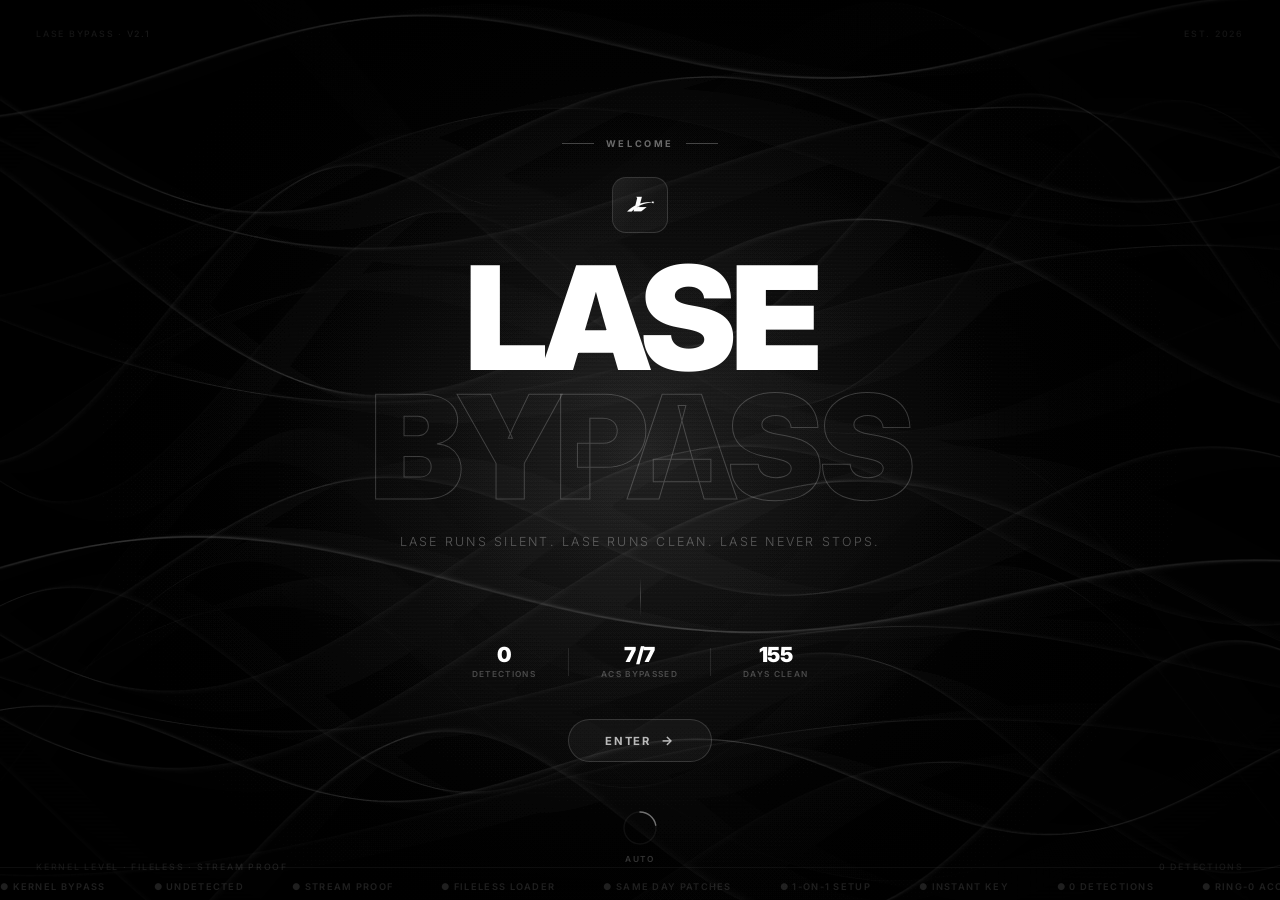
==== commit be1cb2c3: "Add files via upload" ====
--- a/index.html
+++ b/index.html
@@ -61,6 +61,7 @@
     <a href="#status" class="fn-item" data-label="Status">Status</a>
     <a href="#team" class="fn-item" data-label="Team">Team</a>
     <a href="#faq" class="fn-item" data-label="FAQ">FAQ</a>
+    <a href="spin.html" class="fn-item" data-label="Spin">🎰 Spin</a>
     <a href="#pricing" class="fn-item fn-cta" data-label="Get Key">Get Key →</a>
     <div class="fn-lamp" id="fnLamp"></div>
   </nav>
@@ -140,6 +141,15 @@
     <div class="section-label">Choose Your Plan</div>
     <h2 class="section-title">Get Your <span class="outline">Key.</span></h2>
     <p class="section-sub">All plans include the full bypass. Pick your duration.</p>
+
+    <!-- Coupon field -->
+    <div class="coupon-row" id="couponRow">
+      <div class="coupon-input-wrap">
+        <input type="text" id="couponInput" class="coupon-input" placeholder="Have a spin code? Enter it here" maxlength="20" autocomplete="off" />
+        <button class="coupon-apply-btn" onclick="applyCoupon()">Apply</button>
+      </div>
+      <div class="coupon-msg" id="couponMsg"></div>
+    </div>
     <div class="pricing-grid">
 
       <div class="price-card featured reveal reveal-delay-1">
@@ -149,6 +159,7 @@
           <div class="price-status"><span class="pdot"></span>Online</div>
         </div>
         <div class="price-amount">€60<span class="price-per"> <s class="price-old">€75</s> Save 20%</span></div>
+        <div class="price-amount-disc" id="disc3m" style="display:none"></div>
         <div class="price-desc">3 months · full access</div>
         <ul class="price-features">
           <li>Advanced bypass architecture</li>
@@ -168,6 +179,7 @@
           <div class="price-status"><span class="pdot"></span>Online</div>
         </div>
         <div class="price-amount">€90<span class="price-per"> one time</span></div>
+        <div class="price-amount-disc" id="discLt" style="display:none"></div>
         <div class="price-desc">Pay once · access forever</div>
         <ul class="price-features">
           <li>Advanced bypass architecture</li>
--- a/styles.css
+++ b/styles.css
@@ -1008,3 +1008,34 @@
   .hero-streak-bar { gap: 16px; }
   .hsb-sub { margin-left: 0; }
 }
+
+/* ── COUPON ── */
+.coupon-row { margin-bottom: 28px; display: flex; flex-direction: column; gap: 8px; }
+.coupon-input-wrap {
+  display: flex; gap: 8px; max-width: 440px;
+}
+.coupon-input {
+  flex: 1; background: var(--bg2); border: 1px solid var(--border);
+  border-radius: var(--radius-lg); padding: 12px 16px;
+  font-family: 'Inter', sans-serif; font-size: 0.8rem; font-weight: 600;
+  letter-spacing: 0.06em; color: var(--white); outline: none;
+  transition: border-color 0.2s;
+}
+.coupon-input:focus { border-color: var(--border-hl); }
+.coupon-input::placeholder { color: var(--muted); font-weight: 400; letter-spacing: 0; }
+.coupon-apply-btn {
+  background: var(--white); color: #000;
+  border: none; border-radius: var(--radius-lg); padding: 12px 20px;
+  font-family: 'Inter', sans-serif; font-size: 0.72rem; font-weight: 800;
+  letter-spacing: 0.08em; text-transform: uppercase; cursor: pointer;
+  transition: opacity 0.2s, transform 0.15s;
+  white-space: nowrap;
+}
+.coupon-apply-btn:hover { opacity: 0.88; transform: translateY(-1px); }
+.coupon-msg { font-size: 0.72rem; font-weight: 600; min-height: 18px; }
+.coupon-msg.ok  { color: var(--green); }
+.coupon-msg.err { color: #ff4f6d; }
+.price-amount-disc {
+  font-size: 1.4rem; font-weight: 900; color: var(--green);
+  letter-spacing: -0.03em; margin-top: -8px; margin-bottom: 4px;
+}
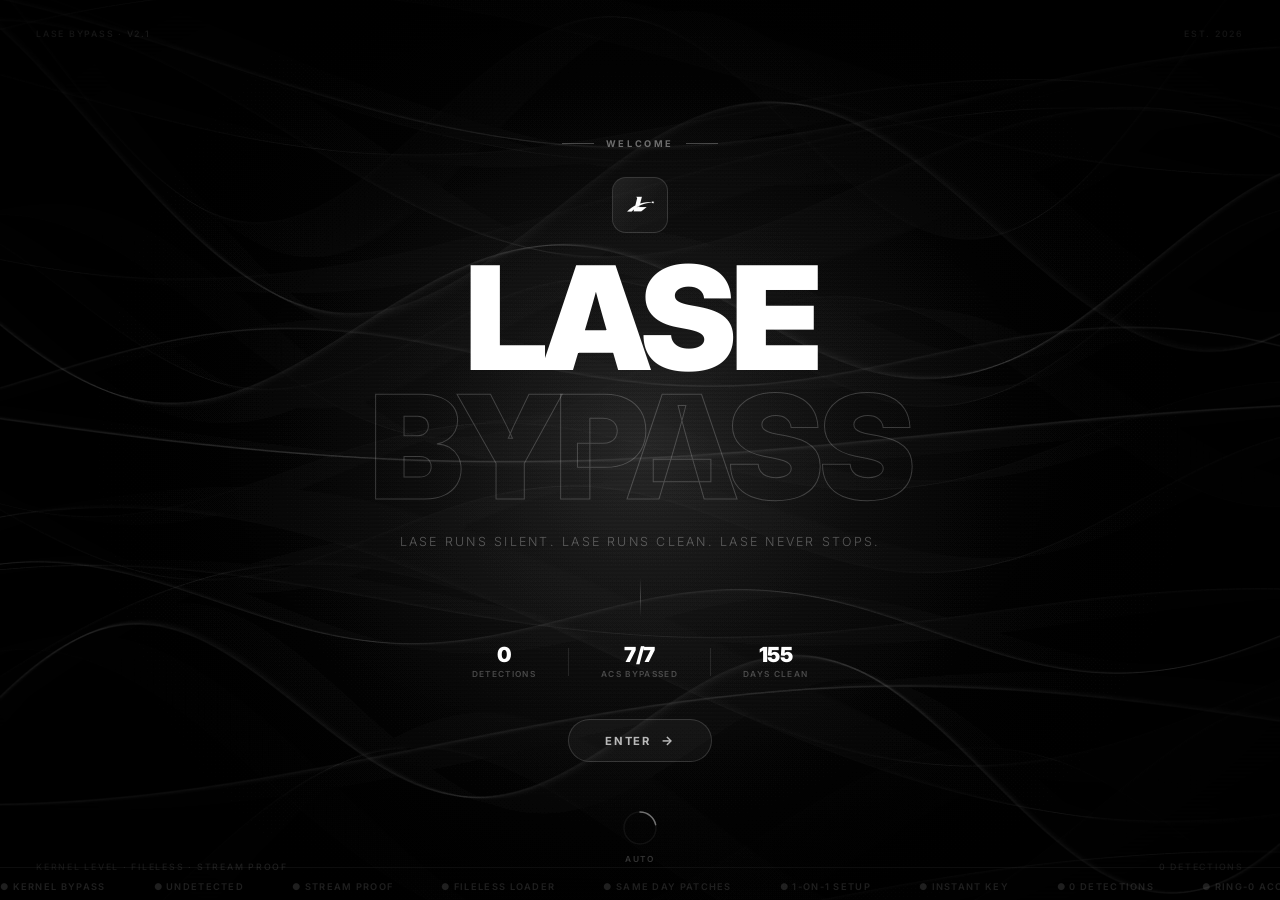
==== commit 3bf09d87: "Add files via upload" ====
--- a/index.html
+++ b/index.html
@@ -473,6 +473,156 @@
     <p class="footer-copy">© 2026 LaseBypass. All rights reserved.</p>
   </footer>
 
+  <!-- Key Selector Panel -->
+  <div class="ks-overlay" id="ksOverlay">
+    <div class="ks-panel" id="ksPanel">
+
+      <canvas class="ks-bg-canvas" id="ksBgCanvas"></canvas>
+
+      <!-- Top bar -->
+      <div class="ks-topbar">
+        <div class="ks-topbar-left">
+          <span class="ks-live-dot"></span>
+          <span class="ks-topbar-label">LASE — KEY TERMINAL</span>
+        </div>
+        <div class="ks-topbar-right">
+          <span class="ks-topbar-stat"><span id="ksUptime">013</span>D CLEAN</span>
+          <button class="ks-close" id="ksClose" aria-label="Close">✕</button>
+        </div>
+      </div>
+
+      <!-- Body -->
+      <div class="ks-body">
+
+        <!-- Left: plan cards -->
+        <div class="ks-plans">
+          <div class="ks-section-label">SELECT PLAN</div>
+
+          <div class="ks-card ks-card-selected" data-plan="3m" tabindex="0">
+            <div class="ks-card-inner">
+              <div class="ks-card-top">
+                <span class="ks-card-tag">BEST VALUE</span>
+                <span class="ks-card-price">€60</span>
+              </div>
+              <div class="ks-card-name">3 Months</div>
+              <div class="ks-card-old">was €75 · save 20%</div>
+              <ul class="ks-card-features">
+                <li>Kernel bypass · ring-0</li>
+                <li>Stream proof</li>
+                <li>All patches included</li>
+                <li>1-on-1 setup</li>
+              </ul>
+            </div>
+            <div class="ks-card-select-bar"></div>
+          </div>
+
+          <div class="ks-card" data-plan="lt" tabindex="0">
+            <div class="ks-card-inner">
+              <div class="ks-card-top">
+                <span class="ks-card-tag ks-card-tag-lt">LIFETIME</span>
+                <span class="ks-card-price">€90</span>
+              </div>
+              <div class="ks-card-name">Forever</div>
+              <div class="ks-card-old">one-time · no renewal</div>
+              <ul class="ks-card-features">
+                <li>Kernel bypass · ring-0</li>
+                <li>Stream proof</li>
+                <li>Priority patches</li>
+                <li>1-on-1 setup</li>
+              </ul>
+            </div>
+            <div class="ks-card-select-bar"></div>
+          </div>
+        </div>
+
+        <!-- Right: terminal -->
+        <div class="ks-terminal">
+          <div class="ks-section-label">SYSTEM OUTPUT</div>
+
+          <div class="ks-term-screen" id="ksTermScreen">
+            <!-- Lines injected by JS -->
+          </div>
+
+          <div class="ks-term-divider"></div>
+
+          <div class="ks-summary" id="ksSummary">
+            <div class="ks-summary-row">
+              <span class="ks-summary-key">Plan</span>
+              <span class="ks-summary-val" id="ksSumPlan">3 Months</span>
+            </div>
+            <div class="ks-summary-row">
+              <span class="ks-summary-key">Price</span>
+              <span class="ks-summary-val" id="ksSumPrice">€60</span>
+            </div>
+            <div class="ks-summary-row">
+              <span class="ks-summary-key">Delivery</span>
+              <span class="ks-summary-val ks-summary-green">Instant · Discord DM</span>
+            </div>
+            <div class="ks-summary-row">
+              <span class="ks-summary-key">Status</span>
+              <span class="ks-summary-val ks-summary-green">● ONLINE</span>
+            </div>
+          </div>
+
+          <a class="ks-claim-btn" id="ksClaimBtn" href="https://discord.gg/FtbcQa8Q7G" target="_blank" rel="noopener noreferrer">
+            <span class="ks-claim-label">Claim via Discord →</span>
+            <span class="ks-claim-shimmer"></span>
+          </a>
+
+          <p class="ks-fine">You'll be redirected to Discord. Payment + key handled there.</p>
+        </div>
+
+      </div>
+    </div>
+  </div>
+
+  <!-- Persistent Pill -->
+  <button class="it-pill" id="itPill">
+    <span class="it-pill-dot"></span>
+    <span class="it-pill-label">Init Access</span>
+    <span class="it-pill-arrow">→</span>
+  </button>
+
+  <!-- Intro Toast -->
+  <div class="it-wrap" id="itWrap">
+    <canvas class="it-canvas" id="itCanvas"></canvas>
+    <span class="it-corner it-tl"></span>
+    <span class="it-corner it-tr"></span>
+    <span class="it-corner it-bl"></span>
+    <span class="it-corner it-br"></span>
+
+    <div class="it-header">
+      <div class="it-badge">
+        <span class="it-badge-pulse"></span>
+        <span class="it-badge-label">LIVE SYSTEM</span>
+      </div>
+      <div class="it-version">v2.1 · KERNEL</div>
+      <button class="it-dismiss" id="itDismiss" aria-label="Dismiss">✕</button>
+    </div>
+
+    <div class="it-stats">
+      <div class="it-stat"><span class="it-stat-val">0</span><span class="it-stat-key">DETECTIONS</span></div>
+      <div class="it-stat-sep"></div>
+      <div class="it-stat"><span class="it-stat-val">7/7</span><span class="it-stat-key">ACS BYPASSED</span></div>
+      <div class="it-stat-sep"></div>
+      <div class="it-stat"><span class="it-stat-val">60s</span><span class="it-stat-key">SETUP TIME</span></div>
+    </div>
+
+    <div class="it-body">
+      <h2 class="it-title">Built to<br><span class="it-title-accent">Outlast.</span></h2>
+      <p class="it-sub">Fileless. Stream-proof. Zero traces. Stays clean while everything else gets caught.</p>
+    </div>
+
+    <div class="it-progress-track">
+      <div class="it-progress-bar" id="itProgressBar"></div>
+    </div>
+
+    <div class="it-actions">
+      <a href="#pricing" class="it-cta" id="itCta">Get Your Key →</a>
+      <button class="it-skip" id="itSkip">Skip intro</button>
+    </div>
+  </div>
+
   <!-- Lightbox -->
   <div class="lightbox" id="lightbox">
     <div class="lightbox-close" id="lightboxClose">✕</div>
--- a/styles.css
+++ b/styles.css
@@ -120,6 +120,7 @@
   -webkit-text-stroke: 2px rgba(255,255,255,0.2);
   background: linear-gradient(135deg, rgba(255,255,255,0.12), rgba(255,255,255,0.04));
   -webkit-background-clip: text;
+  background-clip: text;
 }
 .hero-sub {
   font-size: 1rem; color: var(--gray);
@@ -1039,3 +1040,431 @@
   font-size: 1.4rem; font-weight: 900; color: var(--green);
   letter-spacing: -0.03em; margin-top: -8px; margin-bottom: 4px;
 }
+
+/* ================================================
+   PERSISTENT PILL
+   ================================================ */
+
+.it-pill {
+  position: fixed;
+  bottom: 32px;
+  right: 100px; /* sits left of the lamp button */
+  z-index: 9990;
+  display: flex;
+  align-items: center;
+  gap: 10px;
+  padding: 11px 20px;
+  background: #08090d;
+  border: 1px solid rgba(255,255,255,0.1);
+  border-radius: 999px;
+  cursor: pointer;
+  font-family: 'Inter', sans-serif;
+  white-space: nowrap;
+  box-shadow: 0 0 0 1px rgba(255,255,255,0.04), 0 8px 28px rgba(0,0,0,0.7);
+  animation: pillIn 0.5s cubic-bezier(0.16,1,0.3,1) both 0.4s;
+  transition: border-color 0.2s ease, box-shadow 0.2s ease, transform 0.2s ease;
+}
+.it-pill:hover {
+  border-color: rgba(255,255,255,0.22);
+  box-shadow: 0 0 0 1px rgba(255,255,255,0.08), 0 12px 36px rgba(0,0,0,0.8);
+  transform: translateY(-2px);
+}
+@keyframes pillIn {
+  from { opacity: 0; transform: translateY(14px) scale(0.95); }
+  to   { opacity: 1; transform: translateY(0) scale(1); }
+}
+
+.it-pill-dot {
+  width: 7px; height: 7px; border-radius: 50%;
+  background: #00e676; box-shadow: 0 0 7px #00e676;
+  flex-shrink: 0;
+  animation: pillPulse 2s ease infinite;
+}
+@keyframes pillPulse { 0%,100%{opacity:1} 50%{opacity:0.3} }
+
+.it-pill-label {
+  font-size: 0.68rem; font-weight: 800;
+  letter-spacing: 0.1em; text-transform: uppercase;
+  color: rgba(255,255,255,0.8);
+}
+
+.it-pill-arrow {
+  font-size: 0.7rem; color: rgba(255,255,255,0.3);
+  transition: transform 0.2s ease, color 0.2s ease;
+}
+.it-pill:hover .it-pill-arrow {
+  transform: translateX(4px);
+  color: rgba(255,255,255,0.7);
+}
+
+@media (max-width: 420px) {
+  .it-pill { bottom: 20px; right: 20px; }
+}
+
+/* ================================================
+   INTRO TOAST
+   ================================================ */
+
+.it-wrap {
+  position: fixed;
+  bottom: 88px; /* sits above the pill */
+  right: 32px;
+  z-index: 9989;
+  width: 340px;
+  background: #08090d;
+  border: 1px solid rgba(255,255,255,0.08);
+  border-radius: 16px;
+  overflow: hidden;
+  padding: 22px 22px 18px;
+  display: flex; flex-direction: column; gap: 16px;
+  box-shadow: 0 0 0 1px rgba(255,255,255,0.03), 0 24px 60px rgba(0,0,0,0.85);
+  animation: itIn 0.55s cubic-bezier(0.16,1,0.3,1) both 0.3s;
+}
+.it-wrap.it-gone {
+  animation: itOut 0.35s cubic-bezier(0.4,0,1,1) forwards;
+}
+@keyframes itIn {
+  from { opacity: 0; transform: translateY(16px) scale(0.97); }
+  to   { opacity: 1; transform: translateY(0) scale(1); }
+}
+@keyframes itOut {
+  from { opacity: 1; transform: translateY(0) scale(1); }
+  to   { opacity: 0; transform: translateY(12px) scale(0.96); }
+}
+
+.it-canvas {
+  position: absolute; inset: 0; width: 100%; height: 100%;
+  pointer-events: none; z-index: 0; opacity: 0.55;
+}
+.it-corner {
+  position: absolute; width: 10px; height: 10px;
+  border-color: rgba(255,255,255,0.18); border-style: solid; z-index: 2;
+}
+.it-tl { top: 8px;  left: 8px;  border-width: 1px 0 0 1px; }
+.it-tr { top: 8px;  right: 8px; border-width: 1px 1px 0 0; }
+.it-bl { bottom: 8px; left: 8px;  border-width: 0 0 1px 1px; }
+.it-br { bottom: 8px; right: 8px; border-width: 0 1px 1px 0; }
+
+.it-wrap > *:not(.it-canvas):not(.it-corner) { position: relative; z-index: 1; }
+
+.it-header { display: flex; align-items: center; gap: 8px; }
+.it-badge {
+  display: flex; align-items: center; gap: 5px;
+  background: rgba(255,255,255,0.05); border: 1px solid rgba(255,255,255,0.09);
+  border-radius: 999px; padding: 3px 10px 3px 6px;
+}
+.it-badge-pulse {
+  width: 5px; height: 5px; border-radius: 50%;
+  background: #00e676; box-shadow: 0 0 6px #00e676;
+  animation: itPulse 2s ease infinite; flex-shrink: 0;
+}
+@keyframes itPulse { 0%,100%{opacity:1} 50%{opacity:0.3} }
+.it-badge-label { font-size: 0.52rem; font-weight: 800; letter-spacing: 0.18em; color: rgba(255,255,255,0.5); text-transform: uppercase; }
+.it-version { font-size: 0.52rem; font-weight: 700; letter-spacing: 0.14em; color: rgba(255,255,255,0.2); text-transform: uppercase; margin-left: 2px; }
+.it-dismiss {
+  margin-left: auto; background: none; border: none; cursor: pointer;
+  color: rgba(255,255,255,0.2); font-size: 0.75rem;
+  width: 22px; height: 22px; display: flex; align-items: center; justify-content: center;
+  border-radius: 5px; transition: color 0.15s, background 0.15s;
+}
+.it-dismiss:hover { color: rgba(255,255,255,0.6); background: rgba(255,255,255,0.07); }
+
+.it-stats {
+  display: flex; align-items: center;
+  background: rgba(255,255,255,0.03); border: 1px solid rgba(255,255,255,0.06);
+  border-radius: 10px; padding: 10px 0;
+}
+.it-stat { flex: 1; display: flex; flex-direction: column; align-items: center; gap: 3px; }
+.it-stat-val { font-size: 1.1rem; font-weight: 900; color: #fff; letter-spacing: -0.03em; line-height: 1; }
+.it-stat-key { font-size: 0.46rem; font-weight: 700; letter-spacing: 0.14em; text-transform: uppercase; color: rgba(255,255,255,0.25); }
+.it-stat-sep { width: 1px; height: 30px; background: rgba(255,255,255,0.07); flex-shrink: 0; }
+
+.it-body { display: flex; flex-direction: column; gap: 6px; }
+.it-title { font-size: 1.35rem; font-weight: 900; letter-spacing: -0.035em; color: #fff; line-height: 1.12; }
+.it-title-accent { color: transparent; -webkit-text-stroke: 1.5px rgba(255,255,255,0.35); }
+.it-sub { font-size: 0.75rem; color: rgba(255,255,255,0.38); line-height: 1.7; }
+
+.it-progress-track { height: 2px; background: rgba(255,255,255,0.06); border-radius: 999px; overflow: hidden; }
+.it-progress-bar {
+  height: 100%; width: 100%;
+  background: linear-gradient(90deg, rgba(255,255,255,0.5), rgba(255,255,255,0.15));
+  border-radius: 999px; transform-origin: left;
+  animation: itProgress 8s linear forwards;
+}
+@keyframes itProgress { from { transform: scaleX(1); } to { transform: scaleX(0); } }
+
+.it-actions { display: flex; align-items: center; gap: 10px; }
+.it-cta {
+  flex: 1; text-align: center; background: #fff; color: #000;
+  font-family: 'Inter', sans-serif; font-size: 0.68rem; font-weight: 900;
+  letter-spacing: 0.08em; text-transform: uppercase; text-decoration: none;
+  padding: 10px 16px; border-radius: 8px; display: block;
+  transition: opacity 0.2s, transform 0.2s;
+}
+.it-cta:hover { opacity: 0.88; transform: translateY(-1px); }
+.it-skip {
+  background: none; border: none; cursor: pointer;
+  font-family: 'Inter', sans-serif; font-size: 0.65rem; font-weight: 600;
+  letter-spacing: 0.06em; color: rgba(255,255,255,0.25);
+  padding: 10px 4px; white-space: nowrap; transition: color 0.15s;
+}
+.it-skip:hover { color: rgba(255,255,255,0.5); }
+
+/* ================================================
+   KEY SELECTOR PANEL
+   ================================================ */
+
+.ks-overlay {
+  position: fixed; inset: 0; z-index: 9995;
+  display: flex; align-items: center; justify-content: center;
+  padding: 20px;
+  background: rgba(0,0,0,0.88);
+  backdrop-filter: blur(10px);
+  opacity: 0; pointer-events: none;
+  transition: opacity 0.3s ease;
+}
+.ks-overlay.ks-open {
+  opacity: 1; pointer-events: all;
+}
+
+.ks-panel {
+  position: relative;
+  width: 100%; max-width: 820px;
+  background: #07080d;
+  border: 1px solid rgba(255,255,255,0.09);
+  border-radius: 20px;
+  overflow: hidden;
+  display: flex; flex-direction: column;
+  box-shadow: 0 40px 100px rgba(0,0,0,0.9), 0 0 0 1px rgba(255,255,255,0.04);
+  transform: translateY(24px) scale(0.97);
+  transition: transform 0.45s cubic-bezier(0.16,1,0.3,1),
+              opacity 0.3s ease;
+  opacity: 0;
+}
+.ks-overlay.ks-open .ks-panel {
+  transform: translateY(0) scale(1);
+  opacity: 1;
+}
+
+/* Animated bg */
+.ks-bg-canvas {
+  position: absolute; inset: 0;
+  width: 100%; height: 100%;
+  pointer-events: none; z-index: 0; opacity: 0.4;
+}
+
+/* Everything above canvas */
+.ks-topbar,
+.ks-body { position: relative; z-index: 1; }
+
+/* ── Top bar ── */
+.ks-topbar {
+  display: flex; align-items: center; justify-content: space-between;
+  padding: 14px 22px;
+  border-bottom: 1px solid rgba(255,255,255,0.06);
+  background: rgba(255,255,255,0.02);
+}
+.ks-topbar-left {
+  display: flex; align-items: center; gap: 8px;
+}
+.ks-live-dot {
+  width: 6px; height: 6px; border-radius: 50%;
+  background: #00e676; box-shadow: 0 0 7px #00e676;
+  animation: ksDotPulse 2s ease infinite;
+  flex-shrink: 0;
+}
+@keyframes ksDotPulse { 0%,100%{opacity:1} 50%{opacity:0.3} }
+.ks-topbar-label {
+  font-size: 0.6rem; font-weight: 800; letter-spacing: 0.2em;
+  color: rgba(255,255,255,0.35); text-transform: uppercase;
+  font-family: 'Courier New', monospace;
+}
+.ks-topbar-right {
+  display: flex; align-items: center; gap: 18px;
+}
+.ks-topbar-stat {
+  font-size: 0.58rem; font-weight: 700; letter-spacing: 0.14em;
+  color: rgba(255,255,255,0.22); text-transform: uppercase;
+  font-family: 'Courier New', monospace;
+}
+.ks-close {
+  background: none; border: none; cursor: pointer;
+  color: rgba(255,255,255,0.25); font-size: 0.8rem;
+  width: 26px; height: 26px; display: flex; align-items: center; justify-content: center;
+  border-radius: 6px; transition: color 0.15s, background 0.15s;
+}
+.ks-close:hover { color: #fff; background: rgba(255,255,255,0.08); }
+
+/* ── Body split ── */
+.ks-body {
+  display: flex;
+  min-height: 420px;
+}
+
+/* ── Plans column ── */
+.ks-plans {
+  width: 280px; flex-shrink: 0;
+  border-right: 1px solid rgba(255,255,255,0.06);
+  padding: 22px 18px;
+  display: flex; flex-direction: column; gap: 12px;
+  background: rgba(255,255,255,0.01);
+}
+
+.ks-section-label {
+  font-size: 0.5rem; font-weight: 800; letter-spacing: 0.22em;
+  color: rgba(255,255,255,0.2); text-transform: uppercase;
+  font-family: 'Courier New', monospace; margin-bottom: 4px;
+}
+
+.ks-card {
+  border: 1px solid rgba(255,255,255,0.07);
+  border-radius: 12px; overflow: hidden; cursor: pointer;
+  transition: border-color 0.25s, box-shadow 0.25s, transform 0.2s;
+  position: relative;
+}
+.ks-card:hover {
+  border-color: rgba(255,255,255,0.16);
+  transform: translateY(-2px);
+}
+.ks-card.ks-card-selected {
+  border-color: rgba(255,255,255,0.28);
+  box-shadow: 0 0 28px rgba(255,255,255,0.04), inset 0 0 20px rgba(255,255,255,0.02);
+}
+.ks-card-inner { padding: 16px 16px 12px; }
+
+.ks-card-top {
+  display: flex; align-items: center; justify-content: space-between;
+  margin-bottom: 6px;
+}
+.ks-card-tag {
+  font-size: 0.46rem; font-weight: 800; letter-spacing: 0.14em;
+  text-transform: uppercase; padding: 2px 7px; border-radius: 999px;
+  background: rgba(255,255,255,0.08); color: rgba(255,255,255,0.55);
+  border: 1px solid rgba(255,255,255,0.1);
+}
+.ks-card-tag-lt {
+  background: rgba(140,90,255,0.12); color: #a57fff;
+  border-color: rgba(140,90,255,0.25);
+}
+.ks-card-price {
+  font-size: 1.5rem; font-weight: 900; color: #fff;
+  letter-spacing: -0.04em; line-height: 1;
+}
+.ks-card-name {
+  font-size: 0.82rem; font-weight: 800; color: rgba(255,255,255,0.7);
+  margin-bottom: 2px;
+}
+.ks-card-old {
+  font-size: 0.6rem; color: rgba(255,255,255,0.25); margin-bottom: 10px;
+}
+.ks-card-features {
+  list-style: none; display: flex; flex-direction: column; gap: 5px;
+}
+.ks-card-features li {
+  font-size: 0.68rem; color: rgba(255,255,255,0.35);
+  padding-left: 13px; position: relative; line-height: 1.4;
+}
+.ks-card-features li::before {
+  content: '·'; position: absolute; left: 2px;
+  color: rgba(255,255,255,0.4); font-size: 0.9rem; line-height: 1;
+}
+.ks-card-select-bar {
+  height: 2px;
+  background: transparent;
+  transition: background 0.3s;
+}
+.ks-card.ks-card-selected .ks-card-select-bar {
+  background: linear-gradient(90deg, transparent, rgba(255,255,255,0.5), transparent);
+}
+
+/* ── Terminal column ── */
+.ks-terminal {
+  flex: 1; padding: 22px 24px;
+  display: flex; flex-direction: column; gap: 0;
+}
+
+.ks-term-screen {
+  flex: 1;
+  font-family: 'Courier New', monospace;
+  font-size: 0.72rem;
+  color: rgba(255,255,255,0.35);
+  line-height: 1.9;
+  overflow: hidden;
+  min-height: 130px;
+  margin-bottom: 16px;
+}
+.ks-term-line { display: block; }
+.ks-term-line.ks-green { color: #00e676; }
+.ks-term-line.ks-white { color: rgba(255,255,255,0.7); }
+.ks-term-line.ks-dim   { color: rgba(255,255,255,0.2); }
+.ks-term-cursor {
+  display: inline-block; width: 7px; height: 13px;
+  background: rgba(255,255,255,0.5); vertical-align: middle;
+  animation: ksCursorBlink 1s step-end infinite;
+}
+@keyframes ksCursorBlink { 0%,100%{opacity:1} 50%{opacity:0} }
+
+.ks-term-divider {
+  height: 1px; background: rgba(255,255,255,0.06);
+  margin-bottom: 16px;
+}
+
+/* Summary */
+.ks-summary {
+  display: flex; flex-direction: column; gap: 8px;
+  margin-bottom: 20px;
+}
+.ks-summary-row {
+  display: flex; justify-content: space-between; align-items: center;
+  font-size: 0.72rem;
+}
+.ks-summary-key {
+  color: rgba(255,255,255,0.25); font-weight: 600; letter-spacing: 0.06em;
+}
+.ks-summary-val { color: rgba(255,255,255,0.75); font-weight: 700; }
+.ks-summary-green { color: #00e676; }
+
+/* Claim button */
+.ks-claim-btn {
+  display: flex; align-items: center; justify-content: center;
+  position: relative; overflow: hidden;
+  padding: 14px;
+  background: #fff; color: #000;
+  border-radius: 10px; text-decoration: none;
+  font-family: 'Inter', sans-serif;
+  font-size: 0.75rem; font-weight: 900; letter-spacing: 0.1em;
+  text-transform: uppercase;
+  margin-bottom: 10px;
+  transition: transform 0.2s, box-shadow 0.2s, opacity 0.2s;
+  box-shadow: 0 4px 24px rgba(255,255,255,0.1);
+}
+.ks-claim-btn:hover {
+  transform: translateY(-2px);
+  box-shadow: 0 10px 36px rgba(255,255,255,0.18);
+  opacity: 0.92;
+}
+.ks-claim-label { position: relative; z-index: 1; }
+.ks-claim-shimmer {
+  position: absolute; top: 0; left: -60%; width: 40%; height: 100%;
+  background: linear-gradient(90deg, transparent, rgba(255,255,255,0.3), transparent);
+  transform: skewX(-20deg);
+  animation: ksShimmer 2.5s ease-in-out infinite 0.8s;
+}
+@keyframes ksShimmer {
+  0%   { left: -60%; }
+  60%  { left: 130%; }
+  100% { left: 130%; }
+}
+
+.ks-fine {
+  font-size: 0.62rem; color: rgba(255,255,255,0.18);
+  text-align: center; line-height: 1.6;
+}
+
+/* ── Mobile ── */
+@media (max-width: 620px) {
+  .ks-body { flex-direction: column; }
+  .ks-plans { width: 100%; flex-direction: row; border-right: none; border-bottom: 1px solid rgba(255,255,255,0.06); padding: 16px; }
+  .ks-card { flex: 1; }
+  .ks-card-features { display: none; }
+}
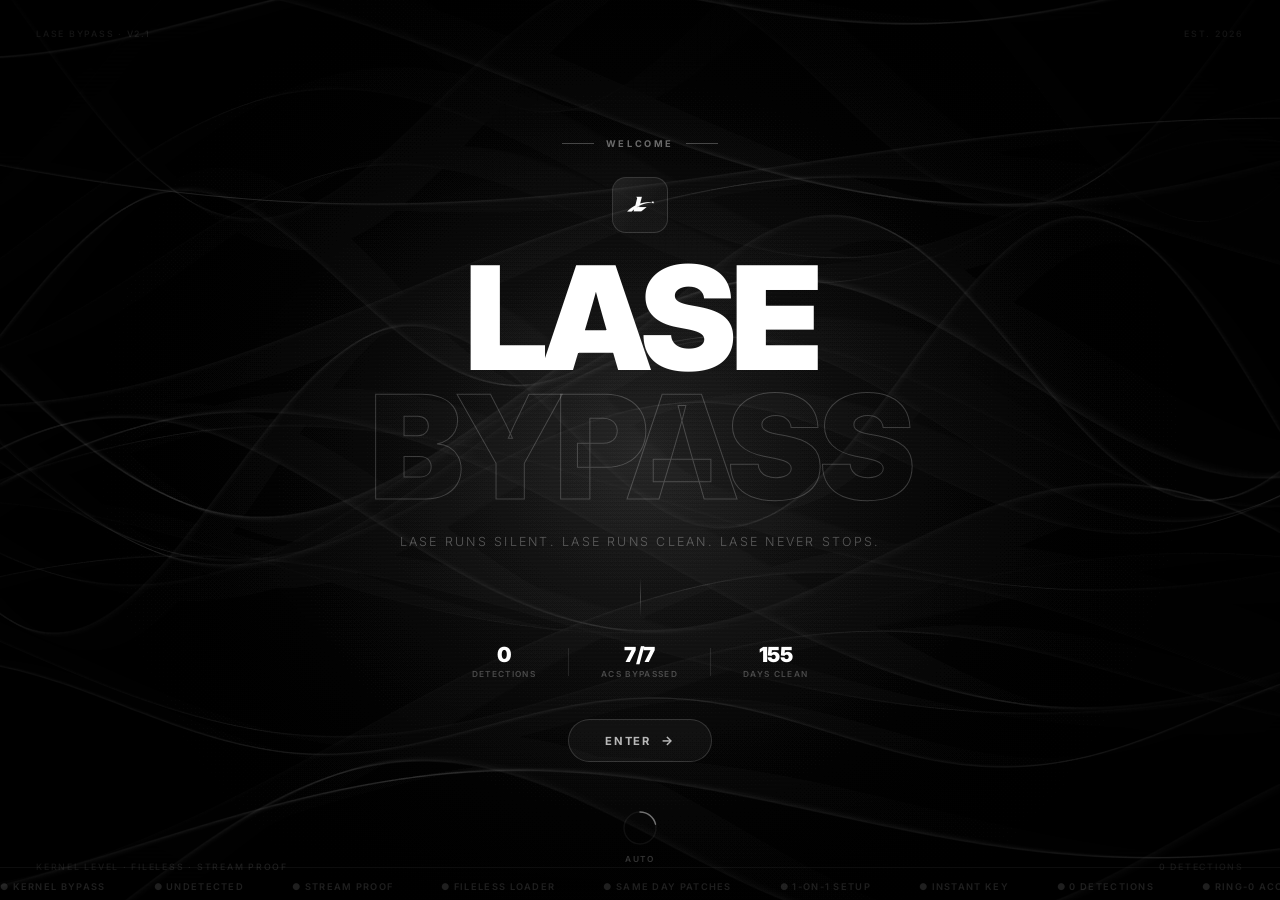
==== commit f192cbac: "Add files via upload" ====
--- a/index.html
+++ b/index.html
@@ -158,7 +158,7 @@
           <div class="price-plan">3 Months</div>
           <div class="price-status"><span class="pdot"></span>Online</div>
         </div>
-        <div class="price-amount">€60<span class="price-per"> <s class="price-old">€75</s> Save 20%</span></div>
+        <div class="price-amount">€60<span class="price-per"> <span class="price-tag">Best Deal</span></span></div>
         <div class="price-amount-disc" id="disc3m" style="display:none"></div>
         <div class="price-desc">3 months · full access</div>
         <ul class="price-features">
@@ -178,7 +178,7 @@
           <div class="price-plan">Lifetime</div>
           <div class="price-status"><span class="pdot"></span>Online</div>
         </div>
-        <div class="price-amount">€90<span class="price-per"> one time</span></div>
+        <div class="price-amount">€90<span class="price-per"> <span class="price-tag">One Time</span></span></div>
         <div class="price-amount-disc" id="discLt" style="display:none"></div>
         <div class="price-desc">Pay once · access forever</div>
         <ul class="price-features">
--- a/styles.css
+++ b/styles.css
@@ -349,6 +349,13 @@
 .price-amount { font-size: 2.6rem; font-weight: 900; color: var(--white); letter-spacing: -0.04em; margin-bottom: 4px; line-height: 1; }
 .price-per { font-size: 0.72rem; font-weight: 600; color: var(--muted); }
 .price-old { text-decoration: line-through; color: var(--muted2); }
+.price-tag {
+  display: inline-block;
+  font-size: 0.55rem; font-weight: 800; letter-spacing: 0.12em;
+  text-transform: uppercase; padding: 2px 7px; border-radius: 999px;
+  background: rgba(255,255,255,0.07); color: rgba(255,255,255,0.5);
+  border: 1px solid rgba(255,255,255,0.12); vertical-align: middle;
+}
 .price-desc { font-size: 0.75rem; color: var(--gray); margin-bottom: 24px; }
 .price-features { list-style: none; display: flex; flex-direction: column; gap: 10px; margin-bottom: 28px; flex: 1; }
 .price-features li { font-size: 0.8rem; color: var(--gray); padding-left: 20px; position: relative; line-height: 1.5; }
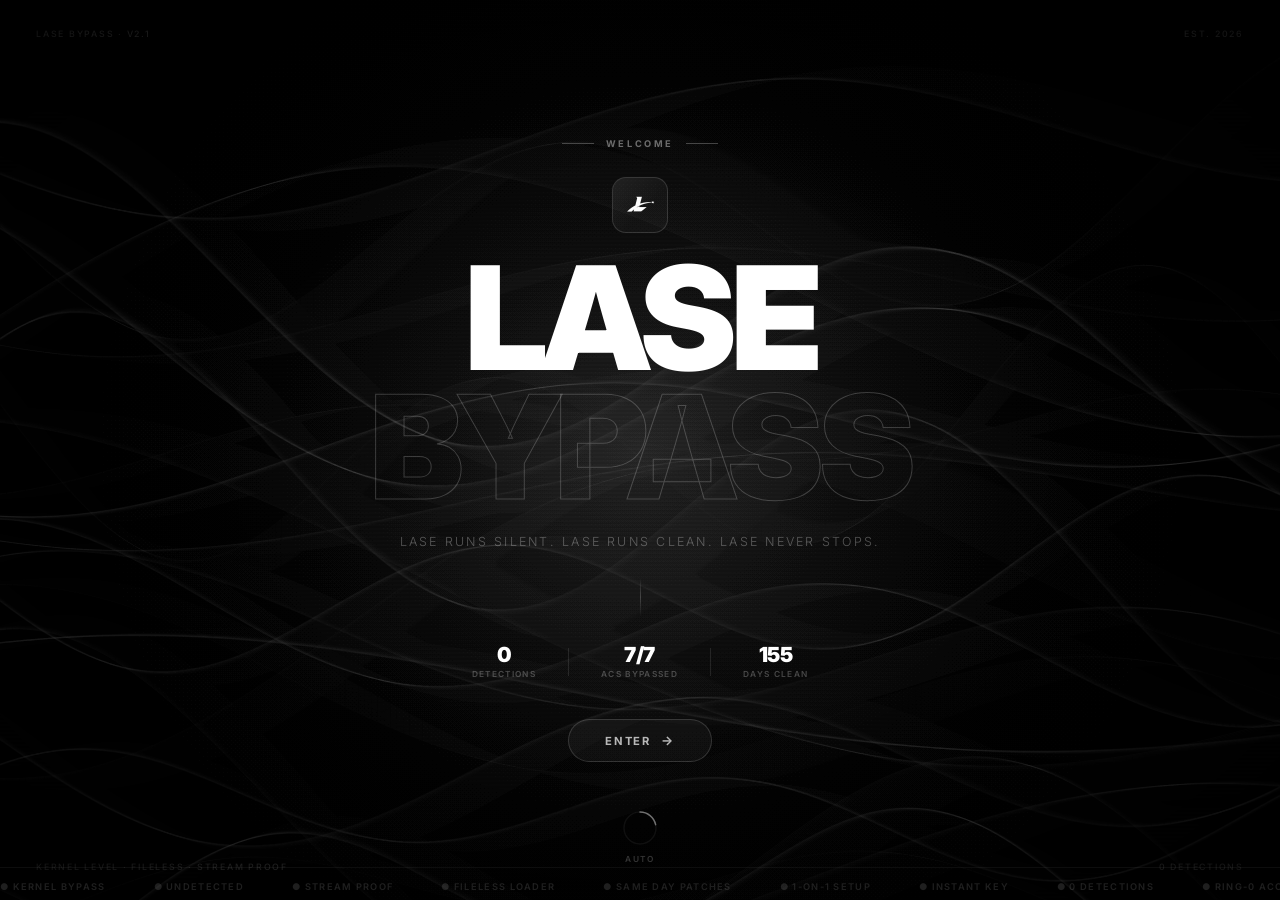
==== commit 9feb93d9: "Add files via upload" ====
--- a/index.html
+++ b/index.html
@@ -1,647 +1,647 @@
-<!DOCTYPE html>
-<html lang="en">
-<head>
-  <meta charset="UTF-8" />
-  <meta name="viewport" content="width=device-width, initial-scale=1.0" />
-  <title>Lase Bypass — Stay Undetected</title>
-  <script>
-    if (!sessionStorage.getItem('welcomed')) {
-      sessionStorage.setItem('welcomed', '1');
-      window.location.replace('welcome.html');
-    }
-  </script>
-  <link rel="stylesheet" href="styles.css" />
-  <link rel="preconnect" href="https://fonts.googleapis.com" />
-  <link rel="preconnect" href="https://fonts.gstatic.com" crossorigin />
-  <link href="https://fonts.googleapis.com/css2?family=Inter:wght@300;400;500;600;700;800;900&display=swap" rel="stylesheet" />
-</head>
-<body>
-
-  <div class="noise"></div>
-  <canvas id="particleCanvas"></canvas>
-
-  <div class="wave-bg">
-    <svg class="wave1" viewBox="0 0 1440 320" preserveAspectRatio="none" xmlns="http://www.w3.org/2000/svg">
-      <path fill="white" d="M0,160L48,149.3C96,139,192,117,288,128C384,139,480,181,576,186.7C672,192,768,160,864,138.7C960,117,1056,107,1152,117.3C1248,128,1344,160,1392,176L1440,192L1440,320L0,320Z"/>
-      <path fill="white" transform="translate(1440,0)" d="M0,160L48,149.3C96,139,192,117,288,128C384,139,480,181,576,186.7C672,192,768,160,864,138.7C960,117,1056,107,1152,117.3C1248,128,1344,160,1392,176L1440,192L1440,320L0,320Z"/>
-    </svg>
-    <svg class="wave2" viewBox="0 0 1440 320" preserveAspectRatio="none" xmlns="http://www.w3.org/2000/svg">
-      <path fill="white" d="M0,96L60,112C120,128,240,160,360,165.3C480,171,600,149,720,128C840,107,960,85,1080,96C1200,107,1320,149,1380,170.7L1440,192L1440,320L0,320Z"/>
-      <path fill="white" transform="translate(1440,0)" d="M0,96L60,112C120,128,240,160,360,165.3C480,171,600,149,720,128C840,107,960,85,1080,96C1200,107,1320,149,1380,170.7L1440,192L1440,320L0,320Z"/>
-    </svg>
-    <svg class="wave3" viewBox="0 0 1440 320" preserveAspectRatio="none" xmlns="http://www.w3.org/2000/svg">
-      <path fill="white" d="M0,224L80,213.3C160,203,320,181,480,181.3C640,181,800,203,960,197.3C1120,192,1280,160,1360,144L1440,128L1440,320L0,320Z"/>
-      <path fill="white" transform="translate(1440,0)" d="M0,224L80,213.3C160,203,320,181,480,181.3C640,181,800,203,960,197.3C1120,192,1280,160,1360,144L1440,128L1440,320L0,320Z"/>
-    </svg>
-  </div>
-
-  <!-- Ticker -->
-  <div class="ticker-wrap">
-    <div class="ticker-track">
-      <span>● UNDETECTED</span><span>● KERNEL BYPASS</span><span>● STREAM PROOF</span>
-      <span>● FILELESS</span><span>● 1 ON 1 SETUP</span><span>● INSTANT KEY</span>
-      <span>● SAME DAY PATCHES</span><span>● 0 DETECTIONS</span><span>● RING-0 ACCESS</span>
-      <span>● MEMORY ONLY</span><span>● NO TRACES</span><span>● ANTI-CHEAT BYPASS</span>
-      <span>● 7/7 ACS</span><span>● GTA V READY</span><span>● 60S SETUP</span>
-      <span>● PRIVATE LOADER</span><span>● PATCH PROOF</span><span>● ALWAYS ONLINE</span>
-      <span>● UNDETECTED</span><span>● KERNEL BYPASS</span><span>● STREAM PROOF</span>
-      <span>● FILELESS</span><span>● 1 ON 1 SETUP</span><span>● INSTANT KEY</span>
-      <span>● SAME DAY PATCHES</span><span>● 0 DETECTIONS</span><span>● RING-0 ACCESS</span>
-      <span>● MEMORY ONLY</span><span>● NO TRACES</span><span>● ANTI-CHEAT BYPASS</span>
-      <span>● 7/7 ACS</span><span>● GTA V READY</span><span>● 60S SETUP</span>
-      <span>● PRIVATE LOADER</span><span>● PATCH PROOF</span><span>● ALWAYS ONLINE</span>
-    </div>
-  </div>
-
-  <!-- Floating Nav -->
-  <nav class="float-nav" id="floatNav">
-    <a href="#features" class="fn-item" data-label="Features">Features</a>
-    <a href="#pricing" class="fn-item" data-label="Pricing">Pricing</a>
-    <a href="#preview" class="fn-item" data-label="Preview">Preview</a>
-    <a href="#status" class="fn-item" data-label="Status">Status</a>
-    <a href="#team" class="fn-item" data-label="Team">Team</a>
-    <a href="#faq" class="fn-item" data-label="FAQ">FAQ</a>
-    <a href="spin.html" class="fn-item" data-label="Spin">🎰 Spin</a>
-    <a href="#pricing" class="fn-item fn-cta" data-label="Get Key">Get Key →</a>
-    <div class="fn-lamp" id="fnLamp"></div>
-  </nav>
-
-  <!-- Hero -->
-  <section class="hero">
-
-    <div class="hero-scan"></div>
-
-    <div class="hero-inner">
-
-      <!-- Left column -->
-      <div class="hero-left">
-        <div class="hero-eyebrow">
-          <span class="hero-tag-dot"></span>
-          <span>v2.1 · KERNEL LEVEL</span>
-          <span class="hero-eyebrow-line"></span>
-        </div>
-
-        <h1 class="hero-title">
-          <span class="hero-word-wrap"><span class="hero-word hw1">STAY</span></span>
-          <span class="hero-word-wrap"><span class="hero-word hw2 hero-word-outline">UN<span class="hw-accent">DE</span>TECTED</span></span>
-        </h1>
-
-        <div class="hero-desc-row">
-          <div class="hero-vline"></div>
-          <p class="hero-sub">Kernel bypass that outlasts every patch.<br>Stream proof. Fileless. Live in 60 seconds.</p>
-        </div>
-
-        <div class="hero-btns">
-          <a href="#pricing" class="btn-primary">Get Your Key →</a>
-          <a href="#features" class="btn-ghost">See Features</a>
-        </div>
-      </div>
-
-      <!-- Right column -->
-      <div class="hero-right">
-        <div class="hero-stats-vert">
-          <div class="hsv-item">
-            <span class="hsv-val">0</span>
-            <span class="hsv-label">Detections</span>
-          </div>
-          <div class="hsv-sep"></div>
-          <div class="hsv-item">
-            <span class="hsv-val">7/7</span>
-            <span class="hsv-label">ACs Bypassed</span>
-          </div>
-          <div class="hsv-sep"></div>
-          <div class="hsv-item">
-            <span class="hsv-val" id="sDays">010</span>
-            <span class="hsv-label">Days Clean</span>
-          </div>
-        </div>
-      </div>
-
-    </div>
-
-    <!-- Full-width streak bar -->
-    <div class="hero-streak-bar">
-      <span class="hsb-label">UNDETECTED STREAK</span>
-      <div class="streak-timer" id="streakTimer">
-        <div class="streak-unit"><span id="sStreakDays">010</span><span class="su-l">D</span></div>
-        <div class="streak-colon">:</div>
-        <div class="streak-unit"><span id="sHours">00</span><span class="su-l">H</span></div>
-        <div class="streak-colon">:</div>
-        <div class="streak-unit"><span id="sMins">00</span><span class="su-l">M</span></div>
-        <div class="streak-colon">:</div>
-        <div class="streak-unit"><span id="sSecs">00</span><span class="su-l">S</span></div>
-      </div>
-      <span class="hsb-sub">Still counting.</span>
-    </div>
-
-  </section>
-
-  <!-- Pricing -->
-  <section class="section pricing-section reveal" id="pricing">
-    <div class="section-label">Choose Your Plan</div>
-    <h2 class="section-title">Get Your <span class="outline">Key.</span></h2>
-    <p class="section-sub">All plans include the full bypass. Pick your duration.</p>
-
-    <!-- Coupon field -->
-    <div class="coupon-row" id="couponRow">
-      <div class="coupon-input-wrap">
-        <input type="text" id="couponInput" class="coupon-input" placeholder="Have a spin code? Enter it here" maxlength="20" autocomplete="off" />
-        <button class="coupon-apply-btn" onclick="applyCoupon()">Apply</button>
-      </div>
-      <div class="coupon-msg" id="couponMsg"></div>
-    </div>
-    <div class="pricing-grid">
-
-      <div class="price-card featured reveal reveal-delay-1">
-        <div class="price-featured-label">BEST VALUE</div>
-        <div class="price-card-header">
-          <div class="price-plan">3 Months</div>
-          <div class="price-status"><span class="pdot"></span>Online</div>
-        </div>
-        <div class="price-amount">€60<span class="price-per"> <span class="price-tag">Best Deal</span></span></div>
-        <div class="price-amount-disc" id="disc3m" style="display:none"></div>
-        <div class="price-desc">3 months · full access</div>
-        <ul class="price-features">
-          <li>Advanced bypass architecture</li>
-          <li>Avoids scanners &amp; manual inspections</li>
-          <li>Nvidia Streamproof — 1 monitor</li>
-          <li>Integrated private loader</li>
-          <li>All patches during plan</li>
-          <li>1-on-1 setup on first launch</li>
-        </ul>
-        <a href="https://discord.gg/FtbcQa8Q7G" target="_blank" rel="noopener noreferrer" class="price-btn">Claim 3 Months →</a>
-        <div class="price-note">Expires after 90 days. Renew anytime via Discord.</div>
-      </div>
-
-      <div class="price-card reveal reveal-delay-2">
-        <div class="price-card-header">
-          <div class="price-plan">Lifetime</div>
-          <div class="price-status"><span class="pdot"></span>Online</div>
-        </div>
-        <div class="price-amount">€90<span class="price-per"> <span class="price-tag">One Time</span></span></div>
-        <div class="price-amount-disc" id="discLt" style="display:none"></div>
-        <div class="price-desc">Pay once · access forever</div>
-        <ul class="price-features">
-          <li>Advanced bypass architecture</li>
-          <li>Avoids scanners &amp; manual inspections</li>
-          <li>Nvidia Streamproof — 1 monitor</li>
-          <li>Integrated private loader</li>
-          <li>Priority same-day patches</li>
-          <li>1-on-1 setup on first launch</li>
-        </ul>
-        <a href="https://discord.gg/FtbcQa8Q7G" target="_blank" rel="noopener noreferrer" class="price-btn">Claim Lifetime Key →</a>
-        <div class="price-note">Buy once, receive on next release. Support via Discord.</div>
-      </div>
-
-    </div>
-  </section>
-
-  <!-- UI Preview -->
-  <section class="section reveal" id="preview" style="padding-top:0">
-    <div class="section-label">Menu Preview</div>
-    <h2 class="section-title">See It <span class="outline">In Action.</span></h2>
-    <p class="section-sub">Clean, fast, fully configurable. Everything you need, nothing you don't.</p>
-    <div class="ui-img-wrap" onclick="openLightbox('Ui.png')">
-      <img src="Ui.png" alt="Lase Bypass Menu UI" class="ui-screenshot" />
-      <canvas id="uiWaveCanvas" class="ui-wave-canvas"></canvas>
-      <div class="ui-img-overlay"><span>Click to expand →</span></div>
-    </div>
-  </section>
-
-  <!-- Features -->
-  <section class="section reveal" id="features">
-    <div class="section-label">Under The Hood</div>
-    <h2 class="section-title">Built Different. <span class="outline">Built Better.</span></h2>
-    <p class="section-sub">Every feature engineered to keep you one step ahead of the scanner.</p>
-    <div class="features-grid">
-
-      <div class="feat-card reveal reveal-delay-1">
-        <div class="feat-icon-wrap feat-icon-yellow">
-          <svg width="20" height="20" viewBox="0 0 24 24" fill="none" stroke="currentColor" stroke-width="2" stroke-linecap="round" stroke-linejoin="round"><polygon points="13 2 3 14 12 14 11 22 21 10 12 10 13 2"/></svg>
-        </div>
-        <div class="feat-num">01</div>
-        <div class="feat-name">Kernel Bypass</div>
-        <div class="feat-desc">Operates at ring-0 to fully avoid usermode scanners and manual inspection tools.</div>
-      </div>
-
-      <div class="feat-card reveal reveal-delay-1">
-        <div class="feat-icon-wrap feat-icon-blue">
-          <svg width="20" height="20" viewBox="0 0 24 24" fill="none" stroke="currentColor" stroke-width="2" stroke-linecap="round" stroke-linejoin="round"><path d="M1 12s4-8 11-8 11 8 11 8-4 8-11 8-11-8-11-8z"/><circle cx="12" cy="12" r="3"/></svg>
-        </div>
-        <div class="feat-num">02</div>
-        <div class="feat-name">Player ESP</div>
-        <div class="feat-desc">Skeleton, box, health, distance, names — all fully configurable per player type.</div>
-      </div>
-
-      <div class="feat-card reveal reveal-delay-2">
-        <div class="feat-icon-wrap feat-icon-red">
-          <svg width="20" height="20" viewBox="0 0 24 24" fill="none" stroke="currentColor" stroke-width="2" stroke-linecap="round" stroke-linejoin="round"><circle cx="12" cy="12" r="10"/><circle cx="12" cy="12" r="3"/><line x1="12" y1="2" x2="12" y2="5"/><line x1="12" y1="19" x2="12" y2="22"/><line x1="2" y1="12" x2="5" y2="12"/><line x1="19" y1="12" x2="22" y2="12"/></svg>
-        </div>
-        <div class="feat-num">03</div>
-        <div class="feat-name">Aim Assist</div>
-        <div class="feat-desc">Human-like correction with adjustable FOV, bone targeting, and speed control.</div>
-      </div>
-
-      <div class="feat-card reveal reveal-delay-2">
-        <div class="feat-icon-wrap feat-icon-purple">
-          <svg width="20" height="20" viewBox="0 0 24 24" fill="none" stroke="currentColor" stroke-width="2" stroke-linecap="round" stroke-linejoin="round"><path d="M3 3h18v18H3z"/><path d="M3 9h18M3 15h18M9 3v18"/></svg>
-        </div>
-        <div class="feat-num">04</div>
-        <div class="feat-name">Radar Overlay</div>
-        <div class="feat-desc">Real-time minimap showing all players, NPCs, and vehicles around you.</div>
-      </div>
-
-      <div class="feat-card reveal reveal-delay-3">
-        <div class="feat-icon-wrap feat-icon-green">
-          <svg width="20" height="20" viewBox="0 0 24 24" fill="none" stroke="currentColor" stroke-width="2" stroke-linecap="round" stroke-linejoin="round"><rect x="2" y="3" width="20" height="14" rx="2"/><path d="M8 21h8M12 17v4"/></svg>
-        </div>
-        <div class="feat-num">05</div>
-        <div class="feat-name">Stream Proof</div>
-        <div class="feat-desc">Menu and all overlays invisible to OBS, XSplit, and all capture software.</div>
-      </div>
-
-      <div class="feat-card reveal reveal-delay-3">
-        <div class="feat-icon-wrap feat-icon-orange">
-          <svg width="20" height="20" viewBox="0 0 24 24" fill="none" stroke="currentColor" stroke-width="2" stroke-linecap="round" stroke-linejoin="round"><rect x="3" y="11" width="18" height="11" rx="2"/><path d="M7 11V7a5 5 0 0 1 10 0v4"/></svg>
-        </div>
-        <div class="feat-num">06</div>
-        <div class="feat-name">Fileless Loader</div>
-        <div class="feat-desc">Nothing written to disk. Loads entirely in memory — zero traces on exit.</div>
-      </div>
-
-      <div class="feat-card reveal reveal-delay-1">
-        <div class="feat-icon-wrap feat-icon-cyan">
-          <svg width="20" height="20" viewBox="0 0 24 24" fill="none" stroke="currentColor" stroke-width="2" stroke-linecap="round" stroke-linejoin="round"><rect x="1" y="3" width="15" height="13" rx="1"/><path d="M16 8h4l3 3v5h-7V8z"/><circle cx="5.5" cy="18.5" r="2.5"/><circle cx="18.5" cy="18.5" r="2.5"/></svg>
-        </div>
-        <div class="feat-num">07</div>
-        <div class="feat-name">Vehicle Mods</div>
-        <div class="feat-desc">Speed, god mode, no clip and spawner — all in the menu.</div>
-      </div>
-
-      <div class="feat-card reveal reveal-delay-2">
-        <div class="feat-icon-wrap feat-icon-white">
-          <svg width="20" height="20" viewBox="0 0 24 24" fill="none" stroke="currentColor" stroke-width="2" stroke-linecap="round" stroke-linejoin="round"><path d="M14.7 6.3a1 1 0 0 0 0 1.4l1.6 1.6a1 1 0 0 0 1.4 0l3.77-3.77a6 6 0 0 1-7.94 7.94l-6.91 6.91a2.12 2.12 0 0 1-3-3l6.91-6.91a6 6 0 0 1 7.94-7.94l-3.76 3.76z"/></svg>
-        </div>
-        <div class="feat-num">08</div>
-        <div class="feat-name">Exploits</div>
-        <div class="feat-desc">Money drops, resource manager, session tools and more.</div>
-      </div>
-
-    </div>
-  </section>
-
-  <!-- Meet the Team -->
-  <section class="section reveal" id="team">
-    <div class="section-label">No face. No middleman. Just results.</div>
-    <h2 class="section-title">The <span class="outline">Operators.</span></h2>
-    <p class="section-sub">Three people. Zero downtime. Fully committed.</p>
-
-    <div class="team-grid">
-
-      <div class="team-card reveal reveal-delay-1">
-        <div class="team-avatar-wrap">
-          <img src="Tzhkass.webp" alt="Tzhkass" class="team-avatar-img" style="filter:none" />
-          <span class="team-rank team-rank-owner">Owner</span>
-        </div>
-        <div class="team-info">
-          <div class="team-name">Tzhkass</div>
-          <div class="team-role">Owner · runs the operation</div>
-          <div class="team-tags">
-            <span class="team-tag">Operations</span>
-            <span class="team-tag">Sales</span>
-          </div>
-        </div>
-        <a href="https://discord.com/users/1260151903078055956" target="_blank" rel="noopener noreferrer" class="team-discord" title="Message on Discord">
-          <svg width="14" height="14" viewBox="0 0 24 24" fill="currentColor"><path d="M20.317 4.37a19.791 19.791 0 0 0-4.885-1.515.074.074 0 0 0-.079.037c-.21.375-.444.864-.608 1.25a18.27 18.27 0 0 0-5.487 0 12.64 12.64 0 0 0-.617-1.25.077.077 0 0 0-.079-.037A19.736 19.736 0 0 0 3.677 4.37a.07.07 0 0 0-.032.027C.533 9.046-.32 13.58.099 18.057a.082.082 0 0 0 .031.057 19.9 19.9 0 0 0 5.993 3.03.078.078 0 0 0 .084-.028 14.09 14.09 0 0 0 1.226-1.994.076.076 0 0 0-.041-.106 13.107 13.107 0 0 1-1.872-.892.077.077 0 0 1-.008-.128 10.2 10.2 0 0 0 .372-.292.074.074 0 0 1 .077-.01c3.928 1.793 8.18 1.793 12.062 0a.074.074 0 0 1 .078.01c.12.098.246.198.373.292a.077.077 0 0 1-.006.127 12.299 12.299 0 0 1-1.873.892.077.077 0 0 0-.041.107c.36.698.772 1.362 1.225 1.993a.076.076 0 0 0 .084.028 19.839 19.839 0 0 0 6.002-3.03.077.077 0 0 0 .032-.054c.5-5.177-.838-9.674-3.549-13.66a.061.061 0 0 0-.031-.03z"/></svg>
-        </a>
-      </div>
-
-      <div class="team-card reveal reveal-delay-2">
-        <div class="team-avatar-wrap">
-          <img src="Nyxz.webp" alt="Nyxz" class="team-avatar-img" style="filter:none" />
-          <span class="team-rank team-rank-owner">Owner</span>
-        </div>
-        <div class="team-info">
-          <div class="team-name">Nyxz</div>
-          <div class="team-role">Owner · runs the money</div>
-          <div class="team-tags">
-            <span class="team-tag">Management</span>
-            <span class="team-tag">Support</span>
-          </div>
-        </div>
-        <a href="https://discord.com/users/1474426335857217676" target="_blank" rel="noopener noreferrer" class="team-discord" title="Message on Discord">
-          <svg width="14" height="14" viewBox="0 0 24 24" fill="currentColor"><path d="M20.317 4.37a19.791 19.791 0 0 0-4.885-1.515.074.074 0 0 0-.079.037c-.21.375-.444.864-.608 1.25a18.27 18.27 0 0 0-5.487 0 12.64 12.64 0 0 0-.617-1.25.077.077 0 0 0-.079-.037A19.736 19.736 0 0 0 3.677 4.37a.07.07 0 0 0-.032.027C.533 9.046-.32 13.58.099 18.057a.082.082 0 0 0 .031.057 19.9 19.9 0 0 0 5.993 3.03.078.078 0 0 0 .084-.028 14.09 14.09 0 0 0 1.226-1.994.076.076 0 0 0-.041-.106 13.107 13.107 0 0 1-1.872-.892.077.077 0 0 1-.008-.128 10.2 10.2 0 0 0 .372-.292.074.074 0 0 1 .077-.01c3.928 1.793 8.18 1.793 12.062 0a.074.074 0 0 1 .078.01c.12.098.246.198.373.292a.077.077 0 0 1-.006.127 12.299 12.299 0 0 1-1.873.892.077.077 0 0 0-.041.107c.36.698.772 1.362 1.225 1.993a.076.076 0 0 0 .084.028 19.839 19.839 0 0 0 6.002-3.03.077.077 0 0 0 .032-.054c.5-5.177-.838-9.674-3.549-13.66a.061.061 0 0 0-.031-.03z"/></svg>
-        </a>
-      </div>
-
-      <div class="team-card reveal reveal-delay-3">
-        <div class="team-avatar-wrap">
-          <img src="Prezas.webp" alt="prezas" class="team-avatar-img" style="filter:none" />
-          <span class="team-rank team-rank-dev">Dev</span>
-        </div>
-        <div class="team-info">
-          <div class="team-name">prezas</div>
-          <div class="team-role">Developer · builds what runs</div>
-          <div class="team-tags">
-            <span class="team-tag">Backend</span>
-            <span class="team-tag">Bypass</span>
-          </div>
-        </div>
-        <a href="https://discord.com/users/729172988892807178" target="_blank" rel="noopener noreferrer" class="team-discord" title="Message on Discord">
-          <svg width="14" height="14" viewBox="0 0 24 24" fill="currentColor"><path d="M20.317 4.37a19.791 19.791 0 0 0-4.885-1.515.074.074 0 0 0-.079.037c-.21.375-.444.864-.608 1.25a18.27 18.27 0 0 0-5.487 0 12.64 12.64 0 0 0-.617-1.25.077.077 0 0 0-.079-.037A19.736 19.736 0 0 0 3.677 4.37a.07.07 0 0 0-.032.027C.533 9.046-.32 13.58.099 18.057a.082.082 0 0 0 .031.057 19.9 19.9 0 0 0 5.993 3.03.078.078 0 0 0 .084-.028 14.09 14.09 0 0 0 1.226-1.994.076.076 0 0 0-.041-.106 13.107 13.107 0 0 1-1.872-.892.077.077 0 0 1-.008-.128 10.2 10.2 0 0 0 .372-.292.074.074 0 0 1 .077-.01c3.928 1.793 8.18 1.793 12.062 0a.074.074 0 0 1 .078.01c.12.098.246.198.373.292a.077.077 0 0 1-.006.127 12.299 12.299 0 0 1-1.873.892.077.077 0 0 0-.041.107c.36.698.772 1.362 1.225 1.993a.076.076 0 0 0 .084.028 19.839 19.839 0 0 0 6.002-3.03.077.077 0 0 0 .032-.054c.5-5.177-.838-9.674-3.549-13.66a.061.061 0 0 0-.031-.03z"/></svg>
-        </a>
-      </div>
-
-    </div>
-  </section>
-
-  <!-- AC Status -->
-  <section class="section reveal ac-section" id="status">
-    <div class="section-label">Anti-Cheats &amp; Scanners</div>
-    <h2 class="section-title">All <span class="outline">Bypassed.</span></h2>
-    <p class="section-sub">Monitored 24/7. Patched same day. Zero detections since launch.</p>
-    <div class="ac-header">
-      <div class="ac-live"><span class="live-dot"></span><span class="live-text">LIVE</span></div>
-      <div class="ac-counts"><span class="ac-count-big">7/7</span><span class="ac-count-label">BYPASSED</span></div>
-      <div class="ac-meta"><span>0 DETECTIONS</span><span>24/7 MONITORED</span></div>
-    </div>
-    <div class="ac-grid">
-      <div class="ac-item reveal reveal-delay-1"><span class="ac-dot"></span>Ocean<span class="ac-badge">UNDETECTED</span></div>
-      <div class="ac-item reveal reveal-delay-1"><span class="ac-dot"></span>Detect.AC<span class="ac-badge">UNDETECTED</span></div>
-      <div class="ac-item reveal reveal-delay-2"><span class="ac-dot"></span>Napse<span class="ac-badge">UNDETECTED</span></div>
-      <div class="ac-item reveal reveal-delay-2"><span class="ac-dot"></span>Storm<span class="ac-badge">UNDETECTED</span></div>
-      <div class="ac-item reveal reveal-delay-3"><span class="ac-dot"></span>Echo<span class="ac-badge">UNDETECTED</span></div>
-      <div class="ac-item reveal reveal-delay-3"><span class="ac-dot"></span>Nexora<span class="ac-badge">UNDETECTED</span></div>
-      <div class="ac-item reveal reveal-delay-3"><span class="ac-dot"></span>Timeless<span class="ac-badge">UNDETECTED</span></div>
-    </div>
-    <div class="terminal-box">
-      <span class="term-prompt">lase@bypass:~$</span>
-      <span class="term-text"> scan --all — 0 detections · verified this patch · all systems nominal</span>
-      <span class="term-cursor">█</span>
-    </div>
-
-    <div class="proof-label">Receipts Don't Lie.</div>
-    <p class="section-sub" style="margin-top:8px;margin-bottom:20px;">Real scans. Real results. Zero detections.</p>
-    <div class="proof-grid">
-      <div class="proof-item reveal reveal-delay-1" onclick="openLightbox('proof1.png')">
-        <img src="proof1.png" alt="Detect.AC — 0 Detections" loading="lazy" />
-        <div class="proof-overlay"><span>Detect.AC — 0 Detections</span></div>
-      </div>
-      <div class="proof-item reveal reveal-delay-1" onclick="openLightbox('Proof2.png')">
-        <img src="Proof2.png" alt="Echo — Scan Passed" loading="lazy" />
-        <div class="proof-overlay"><span>Echo — Scan Passed</span></div>
-      </div>
-      <div class="proof-item reveal reveal-delay-2" onclick="openLightbox('proof3.png')">
-        <img src="proof3.png" alt="Lase Menu Running Live" loading="lazy" />
-        <div class="proof-overlay"><span>Lase Menu — Live</span></div>
-      </div>
-      <div class="proof-item reveal reveal-delay-2" onclick="openLightbox('proof4.png')">
-        <img src="proof4.png" alt="Lase 1.0" loading="lazy" />
-        <div class="proof-overlay"><span>Lase 1.0 — Dominate</span></div>
-      </div>
-      <div class="proof-item reveal reveal-delay-3" onclick="openLightbox('proof5.png')">
-        <img src="proof5.png" alt="Timeless — Clean" loading="lazy" />
-        <div class="proof-overlay"><span>Timeless — Clean ✓</span></div>
-      </div>
-    </div>
-
-  </section>
-
-  <!-- Compare -->
-  <section class="section reveal" id="compare">
-    <div class="section-label">Why Lase Bypass</div>
-    <h2 class="section-title">Lase vs <span class="outline">Everyone.</span></h2>
-    <p class="section-sub">The gap is obvious. The choice is easy.</p>
-    <div class="compare-table">
-      <div class="compare-header">
-        <div class="col-feature"></div>
-        <div class="col-us highlight-col">Lase Bypass</div>
-        <div class="col-other">Other Cheats</div>
-      </div>
-      <div class="compare-row"><div class="col-feature">Detection Rate</div><div class="col-us highlight-col green-text">0%</div><div class="col-other muted-text">High</div></div>
-      <div class="compare-row"><div class="col-feature">Kernel Level</div><div class="col-us highlight-col green-text">✓</div><div class="col-other muted-text">✗</div></div>
-      <div class="compare-row"><div class="col-feature">Stream Proof</div><div class="col-us highlight-col green-text">✓</div><div class="col-other muted-text">✗</div></div>
-      <div class="compare-row"><div class="col-feature">1-on-1 Setup</div><div class="col-us highlight-col green-text">✓</div><div class="col-other muted-text">✗</div></div>
-      <div class="compare-row"><div class="col-feature">Patch Speed</div><div class="col-us highlight-col green-text">Same day</div><div class="col-other muted-text">Days / Weeks</div></div>
-      <div class="compare-row"><div class="col-feature">Lifetime Access</div><div class="col-us highlight-col green-text">✓</div><div class="col-other muted-text">Subscription</div></div>
-    </div>
-  </section>
-
-  <!-- FAQ -->
-  <section class="section faq-section reveal" id="faq">
-    <div class="section-label">FAQ</div>
-    <h2 class="section-title">Before You <span class="outline">Buy.</span></h2>
-    <p class="section-sub">Straight answers.</p>
-    <div class="faq-list">
-      <div class="faq-item">
-        <button class="faq-q" onclick="toggleFaq(this)">How fast do I get my key?<span class="faq-arr">▾</span></button>
-        <div class="faq-a">Instantly. Pay, get DM'd a key + setup link in under 60 seconds.</div>
-      </div>
-      <div class="faq-item">
-        <button class="faq-q" onclick="toggleFaq(this)">Is it actually undetected?<span class="faq-arr">▾</span></button>
-        <div class="faq-a">Yes. Kernel level, fileless, stream safe. Patched ahead of public detection cycles.</div>
-      </div>
-      <div class="faq-item">
-        <button class="faq-q" onclick="toggleFaq(this)">Can I get a refund?<span class="faq-arr">▾</span></button>
-        <div class="faq-a">Lifetime keys aren't refundable once delivered, but Discord support handles every edge case personally.</div>
-      </div>
-      <div class="faq-item">
-        <button class="faq-q" onclick="toggleFaq(this)">What about upgrades or plan changes?<span class="faq-arr">▾</span></button>
-        <div class="faq-a">Open a ticket in Discord. Plan migration is handled 1-on-1.</div>
-      </div>
-      <div class="faq-item">
-        <button class="faq-q" onclick="toggleFaq(this)">Where do I download?<span class="faq-arr">▾</span></button>
-        <div class="faq-a">Loader link is in your delivery message. Setup walkthrough available via voice on demand.</div>
-      </div>
-    </div>
-  </section>
-
-  <!-- CTA -->
-  <section class="cta-section reveal">
-    <h2 class="cta-title">No patches survive us.</h2>
-    <p class="cta-sub">Lase is built to outlast. Every update. Every scan. Every time.</p>
-    <a href="#pricing" class="btn-primary">Get Your Key Now →</a>
-  </section>
-
-  <!-- Footer -->
-  <footer class="footer">
-    <div class="footer-logo">
-      <img src="logo.png" alt="Lase Bypass" class="footer-logo-img" />
-      Lase Bypass
-    </div>
-    <p class="footer-text">Private kernel bypass. Stay undetected, stay ahead.</p>
-    <p class="footer-copy">© 2026 LaseBypass. All rights reserved.</p>
-  </footer>
-
-  <!-- Key Selector Panel -->
-  <div class="ks-overlay" id="ksOverlay">
-    <div class="ks-panel" id="ksPanel">
-
-      <canvas class="ks-bg-canvas" id="ksBgCanvas"></canvas>
-
-      <!-- Top bar -->
-      <div class="ks-topbar">
-        <div class="ks-topbar-left">
-          <span class="ks-live-dot"></span>
-          <span class="ks-topbar-label">LASE — KEY TERMINAL</span>
-        </div>
-        <div class="ks-topbar-right">
-          <span class="ks-topbar-stat"><span id="ksUptime">013</span>D CLEAN</span>
-          <button class="ks-close" id="ksClose" aria-label="Close">✕</button>
-        </div>
-      </div>
-
-      <!-- Body -->
-      <div class="ks-body">
-
-        <!-- Left: plan cards -->
-        <div class="ks-plans">
-          <div class="ks-section-label">SELECT PLAN</div>
-
-          <div class="ks-card ks-card-selected" data-plan="3m" tabindex="0">
-            <div class="ks-card-inner">
-              <div class="ks-card-top">
-                <span class="ks-card-tag">BEST VALUE</span>
-                <span class="ks-card-price">€60</span>
-              </div>
-              <div class="ks-card-name">3 Months</div>
-              <div class="ks-card-old">was €75 · save 20%</div>
-              <ul class="ks-card-features">
-                <li>Kernel bypass · ring-0</li>
-                <li>Stream proof</li>
-                <li>All patches included</li>
-                <li>1-on-1 setup</li>
-              </ul>
-            </div>
-            <div class="ks-card-select-bar"></div>
-          </div>
-
-          <div class="ks-card" data-plan="lt" tabindex="0">
-            <div class="ks-card-inner">
-              <div class="ks-card-top">
-                <span class="ks-card-tag ks-card-tag-lt">LIFETIME</span>
-                <span class="ks-card-price">€90</span>
-              </div>
-              <div class="ks-card-name">Forever</div>
-              <div class="ks-card-old">one-time · no renewal</div>
-              <ul class="ks-card-features">
-                <li>Kernel bypass · ring-0</li>
-                <li>Stream proof</li>
-                <li>Priority patches</li>
-                <li>1-on-1 setup</li>
-              </ul>
-            </div>
-            <div class="ks-card-select-bar"></div>
-          </div>
-        </div>
-
-        <!-- Right: terminal -->
-        <div class="ks-terminal">
-          <div class="ks-section-label">SYSTEM OUTPUT</div>
-
-          <div class="ks-term-screen" id="ksTermScreen">
-            <!-- Lines injected by JS -->
-          </div>
-
-          <div class="ks-term-divider"></div>
-
-          <div class="ks-summary" id="ksSummary">
-            <div class="ks-summary-row">
-              <span class="ks-summary-key">Plan</span>
-              <span class="ks-summary-val" id="ksSumPlan">3 Months</span>
-            </div>
-            <div class="ks-summary-row">
-              <span class="ks-summary-key">Price</span>
-              <span class="ks-summary-val" id="ksSumPrice">€60</span>
-            </div>
-            <div class="ks-summary-row">
-              <span class="ks-summary-key">Delivery</span>
-              <span class="ks-summary-val ks-summary-green">Instant · Discord DM</span>
-            </div>
-            <div class="ks-summary-row">
-              <span class="ks-summary-key">Status</span>
-              <span class="ks-summary-val ks-summary-green">● ONLINE</span>
-            </div>
-          </div>
-
-          <a class="ks-claim-btn" id="ksClaimBtn" href="https://discord.gg/FtbcQa8Q7G" target="_blank" rel="noopener noreferrer">
-            <span class="ks-claim-label">Claim via Discord →</span>
-            <span class="ks-claim-shimmer"></span>
-          </a>
-
-          <p class="ks-fine">You'll be redirected to Discord. Payment + key handled there.</p>
-        </div>
-
-      </div>
-    </div>
-  </div>
-
-  <!-- Persistent Pill -->
-  <button class="it-pill" id="itPill">
-    <span class="it-pill-dot"></span>
-    <span class="it-pill-label">Init Access</span>
-    <span class="it-pill-arrow">→</span>
-  </button>
-
-  <!-- Intro Toast -->
-  <div class="it-wrap" id="itWrap">
-    <canvas class="it-canvas" id="itCanvas"></canvas>
-    <span class="it-corner it-tl"></span>
-    <span class="it-corner it-tr"></span>
-    <span class="it-corner it-bl"></span>
-    <span class="it-corner it-br"></span>
-
-    <div class="it-header">
-      <div class="it-badge">
-        <span class="it-badge-pulse"></span>
-        <span class="it-badge-label">LIVE SYSTEM</span>
-      </div>
-      <div class="it-version">v2.1 · KERNEL</div>
-      <button class="it-dismiss" id="itDismiss" aria-label="Dismiss">✕</button>
-    </div>
-
-    <div class="it-stats">
-      <div class="it-stat"><span class="it-stat-val">0</span><span class="it-stat-key">DETECTIONS</span></div>
-      <div class="it-stat-sep"></div>
-      <div class="it-stat"><span class="it-stat-val">7/7</span><span class="it-stat-key">ACS BYPASSED</span></div>
-      <div class="it-stat-sep"></div>
-      <div class="it-stat"><span class="it-stat-val">60s</span><span class="it-stat-key">SETUP TIME</span></div>
-    </div>
-
-    <div class="it-body">
-      <h2 class="it-title">Built to<br><span class="it-title-accent">Outlast.</span></h2>
-      <p class="it-sub">Fileless. Stream-proof. Zero traces. Stays clean while everything else gets caught.</p>
-    </div>
-
-    <div class="it-progress-track">
-      <div class="it-progress-bar" id="itProgressBar"></div>
-    </div>
-
-    <div class="it-actions">
-      <a href="#pricing" class="it-cta" id="itCta">Get Your Key →</a>
-      <button class="it-skip" id="itSkip">Skip intro</button>
-    </div>
-  </div>
-
-  <!-- Lightbox -->
-  <div class="lightbox" id="lightbox">
-    <div class="lightbox-close" id="lightboxClose">✕</div>
-    <img id="lightboxImg" src="" alt="" />
-  </div>
-
-  <!-- Lamp toggle -->  <button class="lamp-btn" id="lampBtn" title="Toggle light mode">
-    <svg class="lamp-icon lamp-off" viewBox="0 0 24 24" fill="none" xmlns="http://www.w3.org/2000/svg">
-      <path d="M12 2C8.13 2 5 5.13 5 9c0 2.38 1.19 4.47 3 5.74V17a1 1 0 001 1h6a1 1 0 001-1v-2.26C17.81 13.47 19 11.38 19 9c0-3.87-3.13-7-7-7z" stroke="currentColor" stroke-width="1.5" stroke-linecap="round" stroke-linejoin="round"/>
-      <path d="M9 21h6M10 18v3M14 18v3" stroke="currentColor" stroke-width="1.5" stroke-linecap="round"/>
-    </svg>
-    <svg class="lamp-icon lamp-on" viewBox="0 0 24 24" fill="none" xmlns="http://www.w3.org/2000/svg">
-      <path d="M12 2C8.13 2 5 5.13 5 9c0 2.38 1.19 4.47 3 5.74V17a1 1 0 001 1h6a1 1 0 001-1v-2.26C17.81 13.47 19 11.38 19 9c0-3.87-3.13-7-7-7z" fill="currentColor" stroke="currentColor" stroke-width="1.5" stroke-linecap="round" stroke-linejoin="round"/>
-      <path d="M9 21h6M10 18v3M14 18v3" stroke="currentColor" stroke-width="1.5" stroke-linecap="round"/>
-      <path d="M12 5v1M12 13v1M5.64 6.64l.7.7M17.66 6.64l-.7.7" stroke="currentColor" stroke-width="1.5" stroke-linecap="round" opacity="0.6"/>
-    </svg>
-    <span class="lamp-glow"></span>
-  </button>
-
-  <script src="app.js"></script>
-</body>
-</html>
+<!DOCTYPE html>
+<html lang="en">
+<head>
+  <meta charset="UTF-8" />
+  <meta name="viewport" content="width=device-width, initial-scale=1.0" />
+  <title>Lase Bypass — Stay Undetected</title>
+  <script>
+    if (!sessionStorage.getItem('welcomed')) {
+      sessionStorage.setItem('welcomed', '1');
+      window.location.replace('welcome.html');
+    }
+  </script>
+  <link rel="stylesheet" href="styles.css" />
+  <link rel="preconnect" href="https://fonts.googleapis.com" />
+  <link rel="preconnect" href="https://fonts.gstatic.com" crossorigin />
+  <link href="https://fonts.googleapis.com/css2?family=Inter:wght@300;400;500;600;700;800;900&display=swap" rel="stylesheet" />
+</head>
+<body>
+
+  <div class="noise"></div>
+  <canvas id="particleCanvas"></canvas>
+
+  <div class="wave-bg">
+    <svg class="wave1" viewBox="0 0 1440 320" preserveAspectRatio="none" xmlns="http://www.w3.org/2000/svg">
+      <path fill="white" d="M0,160L48,149.3C96,139,192,117,288,128C384,139,480,181,576,186.7C672,192,768,160,864,138.7C960,117,1056,107,1152,117.3C1248,128,1344,160,1392,176L1440,192L1440,320L0,320Z"/>
+      <path fill="white" transform="translate(1440,0)" d="M0,160L48,149.3C96,139,192,117,288,128C384,139,480,181,576,186.7C672,192,768,160,864,138.7C960,117,1056,107,1152,117.3C1248,128,1344,160,1392,176L1440,192L1440,320L0,320Z"/>
+    </svg>
+    <svg class="wave2" viewBox="0 0 1440 320" preserveAspectRatio="none" xmlns="http://www.w3.org/2000/svg">
+      <path fill="white" d="M0,96L60,112C120,128,240,160,360,165.3C480,171,600,149,720,128C840,107,960,85,1080,96C1200,107,1320,149,1380,170.7L1440,192L1440,320L0,320Z"/>
+      <path fill="white" transform="translate(1440,0)" d="M0,96L60,112C120,128,240,160,360,165.3C480,171,600,149,720,128C840,107,960,85,1080,96C1200,107,1320,149,1380,170.7L1440,192L1440,320L0,320Z"/>
+    </svg>
+    <svg class="wave3" viewBox="0 0 1440 320" preserveAspectRatio="none" xmlns="http://www.w3.org/2000/svg">
+      <path fill="white" d="M0,224L80,213.3C160,203,320,181,480,181.3C640,181,800,203,960,197.3C1120,192,1280,160,1360,144L1440,128L1440,320L0,320Z"/>
+      <path fill="white" transform="translate(1440,0)" d="M0,224L80,213.3C160,203,320,181,480,181.3C640,181,800,203,960,197.3C1120,192,1280,160,1360,144L1440,128L1440,320L0,320Z"/>
+    </svg>
+  </div>
+
+  <!-- Ticker -->
+  <div class="ticker-wrap">
+    <div class="ticker-track">
+      <span>● UNDETECTED</span><span>● USERMODE BYPASS</span><span>● STREAM PROOF</span>
+      <span>● PRIVATE</span><span>● 1 ON 1 SETUP</span><span>● INSTANT KEY</span>
+      <span>● SAME DAY PATCHES</span><span>● 0 DETECTIONS</span><span>● RING-0 ACCESS</span>
+      <span>● MEMORY ONLY</span><span>● NO TRACES</span><span>● ANTI-CHEAT BYPASS</span>
+      <span>● 7/7 ACS</span><span>● GTA V READY</span><span>● 60S SETUP</span>
+      <span>● PRIVATE LOADER</span><span>● PATCH PROOF</span><span>● ALWAYS ONLINE</span>
+      <span>● UNDETECTED</span><span>● USERMODE BYPASS</span><span>● STREAM PROOF</span>
+      <span>● PRIVATE</span><span>● 1 ON 1 SETUP</span><span>● INSTANT KEY</span>
+      <span>● SAME DAY PATCHES</span><span>● 0 DETECTIONS</span><span>● RING-0 ACCESS</span>
+      <span>● MEMORY ONLY</span><span>● NO TRACES</span><span>● ANTI-CHEAT BYPASS</span>
+      <span>● 7/7 ACS</span><span>● GTA V READY</span><span>● 60S SETUP</span>
+      <span>● PRIVATE LOADER</span><span>● PATCH PROOF</span><span>● ALWAYS ONLINE</span>
+    </div>
+  </div>
+
+  <!-- Floating Nav -->
+  <nav class="float-nav" id="floatNav">
+    <a href="#features" class="fn-item" data-label="Features">Features</a>
+    <a href="#pricing" class="fn-item" data-label="Pricing">Pricing</a>
+    <a href="#preview" class="fn-item" data-label="Preview">Preview</a>
+    <a href="#status" class="fn-item" data-label="Status">Status</a>
+    <a href="#team" class="fn-item" data-label="Team">Team</a>
+    <a href="#faq" class="fn-item" data-label="FAQ">FAQ</a>
+    <a href="spin.html" class="fn-item" data-label="Spin">🎰 Spin</a>
+    <a href="#pricing" class="fn-item fn-cta" data-label="Get Key">Get Key →</a>
+    <div class="fn-lamp" id="fnLamp"></div>
+  </nav>
+
+  <!-- Hero -->
+  <section class="hero">
+
+    <div class="hero-scan"></div>
+
+    <div class="hero-inner">
+
+      <!-- Left column -->
+      <div class="hero-left">
+        <div class="hero-eyebrow">
+          <span class="hero-tag-dot"></span>
+          <span>v2.1 · USERMODE</span>
+          <span class="hero-eyebrow-line"></span>
+        </div>
+
+        <h1 class="hero-title">
+          <span class="hero-word-wrap"><span class="hero-word hw1">STAY</span></span>
+          <span class="hero-word-wrap"><span class="hero-word hw2 hero-word-outline">UN<span class="hw-accent">DE</span>TECTED</span></span>
+        </h1>
+
+        <div class="hero-desc-row">
+          <div class="hero-vline"></div>
+          <p class="hero-sub">Usermode Bypass that outlasts every patch.<br>Stream proof. Live in 60 seconds.</p>
+        </div>
+
+        <div class="hero-btns">
+          <a href="#pricing" class="btn-primary">Get Your Key →</a>
+          <a href="#features" class="btn-ghost">See Features</a>
+        </div>
+      </div>
+
+      <!-- Right column -->
+      <div class="hero-right">
+        <div class="hero-stats-vert">
+          <div class="hsv-item">
+            <span class="hsv-val">0</span>
+            <span class="hsv-label">Detections</span>
+          </div>
+          <div class="hsv-sep"></div>
+          <div class="hsv-item">
+            <span class="hsv-val">7/7</span>
+            <span class="hsv-label">ACs Bypassed</span>
+          </div>
+          <div class="hsv-sep"></div>
+          <div class="hsv-item">
+            <span class="hsv-val" id="sDays">010</span>
+            <span class="hsv-label">Days Clean</span>
+          </div>
+        </div>
+      </div>
+
+    </div>
+
+    <!-- Full-width streak bar -->
+    <div class="hero-streak-bar">
+      <span class="hsb-label">UNDETECTED STREAK</span>
+      <div class="streak-timer" id="streakTimer">
+        <div class="streak-unit"><span id="sStreakDays">010</span><span class="su-l">D</span></div>
+        <div class="streak-colon">:</div>
+        <div class="streak-unit"><span id="sHours">00</span><span class="su-l">H</span></div>
+        <div class="streak-colon">:</div>
+        <div class="streak-unit"><span id="sMins">00</span><span class="su-l">M</span></div>
+        <div class="streak-colon">:</div>
+        <div class="streak-unit"><span id="sSecs">00</span><span class="su-l">S</span></div>
+      </div>
+      <span class="hsb-sub">Still counting.</span>
+    </div>
+
+  </section>
+
+  <!-- Pricing -->
+  <section class="section pricing-section reveal" id="pricing">
+    <div class="section-label">Choose Your Plan</div>
+    <h2 class="section-title">Get Your <span class="outline">Key.</span></h2>
+    <p class="section-sub">All plans include the full bypass. Pick your duration.</p>
+
+    <!-- Coupon field -->
+    <div class="coupon-row" id="couponRow">
+      <div class="coupon-input-wrap">
+        <input type="text" id="couponInput" class="coupon-input" placeholder="Have a spin code? Enter it here" maxlength="20" autocomplete="off" />
+        <button class="coupon-apply-btn" onclick="applyCoupon()">Apply</button>
+      </div>
+      <div class="coupon-msg" id="couponMsg"></div>
+    </div>
+    <div class="pricing-grid">
+
+      <div class="price-card featured reveal reveal-delay-1">
+        <div class="price-featured-label">BEST VALUE</div>
+        <div class="price-card-header">
+          <div class="price-plan">3 Months</div>
+          <div class="price-status"><span class="pdot"></span>Online</div>
+        </div>
+        <div class="price-amount">€60<span class="price-per"> <span class="price-tag">Best Deal</span></span></div>
+        <div class="price-amount-disc" id="disc3m" style="display:none"></div>
+        <div class="price-desc">3 months · full access</div>
+        <ul class="price-features">
+          <li>Advanced bypass architecture</li>
+          <li>Avoids scanners &amp; manual inspections</li>
+          <li>Nvidia Streamproof — 1 monitor</li>
+          <li>Integrated private loader</li>
+          <li>All patches during plan</li>
+          <li>1-on-1 setup on first launch</li>
+        </ul>
+        <a href="https://discord.gg/FtbcQa8Q7G" target="_blank" rel="noopener noreferrer" class="price-btn">Claim 3 Months →</a>
+        <div class="price-note">Expires after 90 days. Renew anytime via Discord.</div>
+      </div>
+
+      <div class="price-card reveal reveal-delay-2">
+        <div class="price-card-header">
+          <div class="price-plan">Lifetime</div>
+          <div class="price-status"><span class="pdot"></span>Online</div>
+        </div>
+        <div class="price-amount">€90<span class="price-per"> <span class="price-tag">One Time</span></span></div>
+        <div class="price-amount-disc" id="discLt" style="display:none"></div>
+        <div class="price-desc">Pay once · access forever</div>
+        <ul class="price-features">
+          <li>Advanced bypass architecture</li>
+          <li>Avoids scanners &amp; manual inspections</li>
+          <li>Nvidia Streamproof — 1 monitor</li>
+          <li>Integrated private loader</li>
+          <li>Priority same-day patches</li>
+          <li>1-on-1 setup on first launch</li>
+        </ul>
+        <a href="https://discord.gg/FtbcQa8Q7G" target="_blank" rel="noopener noreferrer" class="price-btn">Claim Lifetime Key →</a>
+        <div class="price-note">Buy once, receive on next release. Support via Discord.</div>
+      </div>
+
+    </div>
+  </section>
+
+  <!-- UI Preview -->
+  <section class="section reveal" id="preview" style="padding-top:0">
+    <div class="section-label">Menu Preview</div>
+    <h2 class="section-title">See It <span class="outline">In Action.</span></h2>
+    <p class="section-sub">Clean, fast, fully configurable. Everything you need, nothing you don't.</p>
+    <div class="ui-img-wrap" onclick="openLightbox('Ui.png')">
+      <img src="Ui.png" alt="Lase Bypass Menu UI" class="ui-screenshot" />
+      <canvas id="uiWaveCanvas" class="ui-wave-canvas"></canvas>
+      <div class="ui-img-overlay"><span>Click to expand →</span></div>
+    </div>
+  </section>
+
+  <!-- Features -->
+  <section class="section reveal" id="features">
+    <div class="section-label">Under The Hood</div>
+    <h2 class="section-title">Built Different. <span class="outline">Built Better.</span></h2>
+    <p class="section-sub">Every feature engineered to keep you one step ahead of the scanner.</p>
+    <div class="features-grid">
+
+      <div class="feat-card reveal reveal-delay-1">
+        <div class="feat-icon-wrap feat-icon-yellow">
+          <svg width="20" height="20" viewBox="0 0 24 24" fill="none" stroke="currentColor" stroke-width="2" stroke-linecap="round" stroke-linejoin="round"><polygon points="13 2 3 14 12 14 11 22 21 10 12 10 13 2"/></svg>
+        </div>
+        <div class="feat-num">01</div>
+        <div class="feat-name">Usermode Bypass</div>
+        <div class="feat-desc">Operates at ring-0 to fully avoid usermode scanners and manual inspection tools.</div>
+      </div>
+
+      <div class="feat-card reveal reveal-delay-1">
+        <div class="feat-icon-wrap feat-icon-blue">
+          <svg width="20" height="20" viewBox="0 0 24 24" fill="none" stroke="currentColor" stroke-width="2" stroke-linecap="round" stroke-linejoin="round"><path d="M1 12s4-8 11-8 11 8 11 8-4 8-11 8-11-8-11-8z"/><circle cx="12" cy="12" r="3"/></svg>
+        </div>
+        <div class="feat-num">02</div>
+        <div class="feat-name">Player ESP</div>
+        <div class="feat-desc">Skeleton, box, health, distance, names — all fully configurable per player type.</div>
+      </div>
+
+      <div class="feat-card reveal reveal-delay-2">
+        <div class="feat-icon-wrap feat-icon-red">
+          <svg width="20" height="20" viewBox="0 0 24 24" fill="none" stroke="currentColor" stroke-width="2" stroke-linecap="round" stroke-linejoin="round"><circle cx="12" cy="12" r="10"/><circle cx="12" cy="12" r="3"/><line x1="12" y1="2" x2="12" y2="5"/><line x1="12" y1="19" x2="12" y2="22"/><line x1="2" y1="12" x2="5" y2="12"/><line x1="19" y1="12" x2="22" y2="12"/></svg>
+        </div>
+        <div class="feat-num">03</div>
+        <div class="feat-name">Aim Assist</div>
+        <div class="feat-desc">Human-like correction with adjustable FOV, bone targeting, and speed control.</div>
+      </div>
+
+      <div class="feat-card reveal reveal-delay-2">
+        <div class="feat-icon-wrap feat-icon-purple">
+          <svg width="20" height="20" viewBox="0 0 24 24" fill="none" stroke="currentColor" stroke-width="2" stroke-linecap="round" stroke-linejoin="round"><path d="M3 3h18v18H3z"/><path d="M3 9h18M3 15h18M9 3v18"/></svg>
+        </div>
+        <div class="feat-num">04</div>
+        <div class="feat-name">Radar Overlay</div>
+        <div class="feat-desc">Real-time minimap showing all players, NPCs, and vehicles around you.</div>
+      </div>
+
+      <div class="feat-card reveal reveal-delay-3">
+        <div class="feat-icon-wrap feat-icon-green">
+          <svg width="20" height="20" viewBox="0 0 24 24" fill="none" stroke="currentColor" stroke-width="2" stroke-linecap="round" stroke-linejoin="round"><rect x="2" y="3" width="20" height="14" rx="2"/><path d="M8 21h8M12 17v4"/></svg>
+        </div>
+        <div class="feat-num">05</div>
+        <div class="feat-name">Stream Proof</div>
+        <div class="feat-desc">Menu and all overlays invisible to OBS, XSplit, and all capture software.</div>
+      </div>
+
+      <div class="feat-card reveal reveal-delay-3">
+        <div class="feat-icon-wrap feat-icon-orange">
+          <svg width="20" height="20" viewBox="0 0 24 24" fill="none" stroke="currentColor" stroke-width="2" stroke-linecap="round" stroke-linejoin="round"><rect x="3" y="11" width="18" height="11" rx="2"/><path d="M7 11V7a5 5 0 0 1 10 0v4"/></svg>
+        </div>
+        <div class="feat-num">06</div>
+        <div class="feat-name">Private Loader</div>
+        <div class="feat-desc">Loads through a private loader — clean execution, zero traces on exit.</div>
+      </div>
+
+      <div class="feat-card reveal reveal-delay-1">
+        <div class="feat-icon-wrap feat-icon-cyan">
+          <svg width="20" height="20" viewBox="0 0 24 24" fill="none" stroke="currentColor" stroke-width="2" stroke-linecap="round" stroke-linejoin="round"><rect x="1" y="3" width="15" height="13" rx="1"/><path d="M16 8h4l3 3v5h-7V8z"/><circle cx="5.5" cy="18.5" r="2.5"/><circle cx="18.5" cy="18.5" r="2.5"/></svg>
+        </div>
+        <div class="feat-num">07</div>
+        <div class="feat-name">Vehicle Mods</div>
+        <div class="feat-desc">Speed, god mode, no clip and spawner — all in the menu.</div>
+      </div>
+
+      <div class="feat-card reveal reveal-delay-2">
+        <div class="feat-icon-wrap feat-icon-white">
+          <svg width="20" height="20" viewBox="0 0 24 24" fill="none" stroke="currentColor" stroke-width="2" stroke-linecap="round" stroke-linejoin="round"><path d="M14.7 6.3a1 1 0 0 0 0 1.4l1.6 1.6a1 1 0 0 0 1.4 0l3.77-3.77a6 6 0 0 1-7.94 7.94l-6.91 6.91a2.12 2.12 0 0 1-3-3l6.91-6.91a6 6 0 0 1 7.94-7.94l-3.76 3.76z"/></svg>
+        </div>
+        <div class="feat-num">08</div>
+        <div class="feat-name">Exploits</div>
+        <div class="feat-desc">Money drops, resource manager, session tools and more.</div>
+      </div>
+
+    </div>
+  </section>
+
+  <!-- Meet the Team -->
+  <section class="section reveal" id="team">
+    <div class="section-label">No face. No middleman. Just results.</div>
+    <h2 class="section-title">The <span class="outline">Operators.</span></h2>
+    <p class="section-sub">Three people. Zero downtime. Fully committed.</p>
+
+    <div class="team-grid">
+
+      <div class="team-card reveal reveal-delay-1">
+        <div class="team-avatar-wrap">
+          <img src="Tzhkass.webp" alt="Tzhkass" class="team-avatar-img" style="filter:none" />
+          <span class="team-rank team-rank-owner">Owner</span>
+        </div>
+        <div class="team-info">
+          <div class="team-name">Tzhkass</div>
+          <div class="team-role">Owner · runs the operation</div>
+          <div class="team-tags">
+            <span class="team-tag">Operations</span>
+            <span class="team-tag">Sales</span>
+          </div>
+        </div>
+        <a href="https://discord.com/users/1260151903078055956" target="_blank" rel="noopener noreferrer" class="team-discord" title="Message on Discord">
+          <svg width="14" height="14" viewBox="0 0 24 24" fill="currentColor"><path d="M20.317 4.37a19.791 19.791 0 0 0-4.885-1.515.074.074 0 0 0-.079.037c-.21.375-.444.864-.608 1.25a18.27 18.27 0 0 0-5.487 0 12.64 12.64 0 0 0-.617-1.25.077.077 0 0 0-.079-.037A19.736 19.736 0 0 0 3.677 4.37a.07.07 0 0 0-.032.027C.533 9.046-.32 13.58.099 18.057a.082.082 0 0 0 .031.057 19.9 19.9 0 0 0 5.993 3.03.078.078 0 0 0 .084-.028 14.09 14.09 0 0 0 1.226-1.994.076.076 0 0 0-.041-.106 13.107 13.107 0 0 1-1.872-.892.077.077 0 0 1-.008-.128 10.2 10.2 0 0 0 .372-.292.074.074 0 0 1 .077-.01c3.928 1.793 8.18 1.793 12.062 0a.074.074 0 0 1 .078.01c.12.098.246.198.373.292a.077.077 0 0 1-.006.127 12.299 12.299 0 0 1-1.873.892.077.077 0 0 0-.041.107c.36.698.772 1.362 1.225 1.993a.076.076 0 0 0 .084.028 19.839 19.839 0 0 0 6.002-3.03.077.077 0 0 0 .032-.054c.5-5.177-.838-9.674-3.549-13.66a.061.061 0 0 0-.031-.03z"/></svg>
+        </a>
+      </div>
+
+      <div class="team-card reveal reveal-delay-2">
+        <div class="team-avatar-wrap">
+          <img src="Nyxz.webp" alt="Nyxz" class="team-avatar-img" style="filter:none" />
+          <span class="team-rank team-rank-owner">Owner</span>
+        </div>
+        <div class="team-info">
+          <div class="team-name">Nyxz</div>
+          <div class="team-role">Owner · runs the money</div>
+          <div class="team-tags">
+            <span class="team-tag">Management</span>
+            <span class="team-tag">Support</span>
+          </div>
+        </div>
+        <a href="https://discord.com/users/1474426335857217676" target="_blank" rel="noopener noreferrer" class="team-discord" title="Message on Discord">
+          <svg width="14" height="14" viewBox="0 0 24 24" fill="currentColor"><path d="M20.317 4.37a19.791 19.791 0 0 0-4.885-1.515.074.074 0 0 0-.079.037c-.21.375-.444.864-.608 1.25a18.27 18.27 0 0 0-5.487 0 12.64 12.64 0 0 0-.617-1.25.077.077 0 0 0-.079-.037A19.736 19.736 0 0 0 3.677 4.37a.07.07 0 0 0-.032.027C.533 9.046-.32 13.58.099 18.057a.082.082 0 0 0 .031.057 19.9 19.9 0 0 0 5.993 3.03.078.078 0 0 0 .084-.028 14.09 14.09 0 0 0 1.226-1.994.076.076 0 0 0-.041-.106 13.107 13.107 0 0 1-1.872-.892.077.077 0 0 1-.008-.128 10.2 10.2 0 0 0 .372-.292.074.074 0 0 1 .077-.01c3.928 1.793 8.18 1.793 12.062 0a.074.074 0 0 1 .078.01c.12.098.246.198.373.292a.077.077 0 0 1-.006.127 12.299 12.299 0 0 1-1.873.892.077.077 0 0 0-.041.107c.36.698.772 1.362 1.225 1.993a.076.076 0 0 0 .084.028 19.839 19.839 0 0 0 6.002-3.03.077.077 0 0 0 .032-.054c.5-5.177-.838-9.674-3.549-13.66a.061.061 0 0 0-.031-.03z"/></svg>
+        </a>
+      </div>
+
+      <div class="team-card reveal reveal-delay-3">
+        <div class="team-avatar-wrap">
+          <img src="Prezas.webp" alt="prezas" class="team-avatar-img" style="filter:none" />
+          <span class="team-rank team-rank-dev">Dev</span>
+        </div>
+        <div class="team-info">
+          <div class="team-name">prezas</div>
+          <div class="team-role">Developer · builds what runs</div>
+          <div class="team-tags">
+            <span class="team-tag">Backend</span>
+            <span class="team-tag">Bypass</span>
+          </div>
+        </div>
+        <a href="https://discord.com/users/729172988892807178" target="_blank" rel="noopener noreferrer" class="team-discord" title="Message on Discord">
+          <svg width="14" height="14" viewBox="0 0 24 24" fill="currentColor"><path d="M20.317 4.37a19.791 19.791 0 0 0-4.885-1.515.074.074 0 0 0-.079.037c-.21.375-.444.864-.608 1.25a18.27 18.27 0 0 0-5.487 0 12.64 12.64 0 0 0-.617-1.25.077.077 0 0 0-.079-.037A19.736 19.736 0 0 0 3.677 4.37a.07.07 0 0 0-.032.027C.533 9.046-.32 13.58.099 18.057a.082.082 0 0 0 .031.057 19.9 19.9 0 0 0 5.993 3.03.078.078 0 0 0 .084-.028 14.09 14.09 0 0 0 1.226-1.994.076.076 0 0 0-.041-.106 13.107 13.107 0 0 1-1.872-.892.077.077 0 0 1-.008-.128 10.2 10.2 0 0 0 .372-.292.074.074 0 0 1 .077-.01c3.928 1.793 8.18 1.793 12.062 0a.074.074 0 0 1 .078.01c.12.098.246.198.373.292a.077.077 0 0 1-.006.127 12.299 12.299 0 0 1-1.873.892.077.077 0 0 0-.041.107c.36.698.772 1.362 1.225 1.993a.076.076 0 0 0 .084.028 19.839 19.839 0 0 0 6.002-3.03.077.077 0 0 0 .032-.054c.5-5.177-.838-9.674-3.549-13.66a.061.061 0 0 0-.031-.03z"/></svg>
+        </a>
+      </div>
+
+    </div>
+  </section>
+
+  <!-- AC Status -->
+  <section class="section reveal ac-section" id="status">
+    <div class="section-label">Anti-Cheats &amp; Scanners</div>
+    <h2 class="section-title">All <span class="outline">Bypassed.</span></h2>
+    <p class="section-sub">Monitored 24/7. Patched same day. Zero detections since launch.</p>
+    <div class="ac-header">
+      <div class="ac-live"><span class="live-dot"></span><span class="live-text">LIVE</span></div>
+      <div class="ac-counts"><span class="ac-count-big">7/7</span><span class="ac-count-label">BYPASSED</span></div>
+      <div class="ac-meta"><span>0 DETECTIONS</span><span>24/7 MONITORED</span></div>
+    </div>
+    <div class="ac-grid">
+      <div class="ac-item reveal reveal-delay-1"><span class="ac-dot"></span>Ocean<span class="ac-badge">UNDETECTED</span></div>
+      <div class="ac-item reveal reveal-delay-1"><span class="ac-dot"></span>Detect.AC<span class="ac-badge">UNDETECTED</span></div>
+      <div class="ac-item reveal reveal-delay-2"><span class="ac-dot"></span>Napse<span class="ac-badge">UNDETECTED</span></div>
+      <div class="ac-item reveal reveal-delay-2"><span class="ac-dot"></span>Storm<span class="ac-badge">UNDETECTED</span></div>
+      <div class="ac-item reveal reveal-delay-3"><span class="ac-dot"></span>Echo<span class="ac-badge">UNDETECTED</span></div>
+      <div class="ac-item reveal reveal-delay-3"><span class="ac-dot"></span>Nexora<span class="ac-badge">UNDETECTED</span></div>
+      <div class="ac-item reveal reveal-delay-3"><span class="ac-dot"></span>Timeless<span class="ac-badge">UNDETECTED</span></div>
+    </div>
+    <div class="terminal-box">
+      <span class="term-prompt">lase@bypass:~$</span>
+      <span class="term-text"> scan --all — 0 detections · verified this patch · all systems nominal</span>
+      <span class="term-cursor">█</span>
+    </div>
+
+    <div class="proof-label">Receipts Don't Lie.</div>
+    <p class="section-sub" style="margin-top:8px;margin-bottom:20px;">Real scans. Real results. Zero detections.</p>
+    <div class="proof-grid">
+      <div class="proof-item reveal reveal-delay-1" onclick="openLightbox('proof1.png')">
+        <img src="proof1.png" alt="Detect.AC — 0 Detections" loading="lazy" />
+        <div class="proof-overlay"><span>Detect.AC — 0 Detections</span></div>
+      </div>
+      <div class="proof-item reveal reveal-delay-1" onclick="openLightbox('Proof2.png')">
+        <img src="Proof2.png" alt="Echo — Scan Passed" loading="lazy" />
+        <div class="proof-overlay"><span>Echo — Scan Passed</span></div>
+      </div>
+      <div class="proof-item reveal reveal-delay-2" onclick="openLightbox('proof3.png')">
+        <img src="proof3.png" alt="Lase Menu Running Live" loading="lazy" />
+        <div class="proof-overlay"><span>Lase Menu — Live</span></div>
+      </div>
+      <div class="proof-item reveal reveal-delay-2" onclick="openLightbox('proof4.png')">
+        <img src="proof4.png" alt="Lase 1.0" loading="lazy" />
+        <div class="proof-overlay"><span>Lase 1.0 — Dominate</span></div>
+      </div>
+      <div class="proof-item reveal reveal-delay-3" onclick="openLightbox('proof5.png')">
+        <img src="proof5.png" alt="Timeless — Clean" loading="lazy" />
+        <div class="proof-overlay"><span>Timeless — Clean ✓</span></div>
+      </div>
+    </div>
+
+  </section>
+
+  <!-- Compare -->
+  <section class="section reveal" id="compare">
+    <div class="section-label">Why Lase Bypass</div>
+    <h2 class="section-title">Lase vs <span class="outline">Everyone.</span></h2>
+    <p class="section-sub">The gap is obvious. The choice is easy.</p>
+    <div class="compare-table">
+      <div class="compare-header">
+        <div class="col-feature"></div>
+        <div class="col-us highlight-col">Lase Bypass</div>
+        <div class="col-other">Other Cheats</div>
+      </div>
+      <div class="compare-row"><div class="col-feature">Detection Rate</div><div class="col-us highlight-col green-text">0%</div><div class="col-other muted-text">High</div></div>
+      <div class="compare-row"><div class="col-feature">Usermode Bypass</div><div class="col-us highlight-col green-text">✓</div><div class="col-other muted-text">✗</div></div>
+      <div class="compare-row"><div class="col-feature">Stream Proof</div><div class="col-us highlight-col green-text">✓</div><div class="col-other muted-text">✗</div></div>
+      <div class="compare-row"><div class="col-feature">1-on-1 Setup</div><div class="col-us highlight-col green-text">✓</div><div class="col-other muted-text">✗</div></div>
+      <div class="compare-row"><div class="col-feature">Patch Speed</div><div class="col-us highlight-col green-text">Same day</div><div class="col-other muted-text">Days / Weeks</div></div>
+      <div class="compare-row"><div class="col-feature">Lifetime Access</div><div class="col-us highlight-col green-text">✓</div><div class="col-other muted-text">Subscription</div></div>
+    </div>
+  </section>
+
+  <!-- FAQ -->
+  <section class="section faq-section reveal" id="faq">
+    <div class="section-label">FAQ</div>
+    <h2 class="section-title">Before You <span class="outline">Buy.</span></h2>
+    <p class="section-sub">Straight answers.</p>
+    <div class="faq-list">
+      <div class="faq-item">
+        <button class="faq-q" onclick="toggleFaq(this)">How fast do I get my key?<span class="faq-arr">▾</span></button>
+        <div class="faq-a">Instantly. Pay, get DM'd a key + setup link in under 60 seconds.</div>
+      </div>
+      <div class="faq-item">
+        <button class="faq-q" onclick="toggleFaq(this)">Is it actually undetected?<span class="faq-arr">▾</span></button>
+        <div class="faq-a">Yes. Usermode bypass, stream safe. Patched ahead of public detection cycles.</div>
+      </div>
+      <div class="faq-item">
+        <button class="faq-q" onclick="toggleFaq(this)">Can I get a refund?<span class="faq-arr">▾</span></button>
+        <div class="faq-a">Lifetime keys aren't refundable once delivered, but Discord support handles every edge case personally.</div>
+      </div>
+      <div class="faq-item">
+        <button class="faq-q" onclick="toggleFaq(this)">What about upgrades or plan changes?<span class="faq-arr">▾</span></button>
+        <div class="faq-a">Open a ticket in Discord. Plan migration is handled 1-on-1.</div>
+      </div>
+      <div class="faq-item">
+        <button class="faq-q" onclick="toggleFaq(this)">Where do I download?<span class="faq-arr">▾</span></button>
+        <div class="faq-a">Loader link is in your delivery message. Setup walkthrough available via voice on demand.</div>
+      </div>
+    </div>
+  </section>
+
+  <!-- CTA -->
+  <section class="cta-section reveal">
+    <h2 class="cta-title">No patches survive us.</h2>
+    <p class="cta-sub">Lase is built to outlast. Every update. Every scan. Every time.</p>
+    <a href="#pricing" class="btn-primary">Get Your Key Now →</a>
+  </section>
+
+  <!-- Footer -->
+  <footer class="footer">
+    <div class="footer-logo">
+      <img src="logo.png" alt="Lase Bypass" class="footer-logo-img" />
+      Lase Bypass
+    </div>
+    <p class="footer-text">Private Usermode Bypass. Stay undetected, stay ahead.</p>
+    <p class="footer-copy">© 2026 LaseBypass. All rights reserved.</p>
+  </footer>
+
+  <!-- Key Selector Panel -->
+  <div class="ks-overlay" id="ksOverlay">
+    <div class="ks-panel" id="ksPanel">
+
+      <canvas class="ks-bg-canvas" id="ksBgCanvas"></canvas>
+
+      <!-- Top bar -->
+      <div class="ks-topbar">
+        <div class="ks-topbar-left">
+          <span class="ks-live-dot"></span>
+          <span class="ks-topbar-label">LASE — KEY TERMINAL</span>
+        </div>
+        <div class="ks-topbar-right">
+          <span class="ks-topbar-stat"><span id="ksUptime">013</span>D CLEAN</span>
+          <button class="ks-close" id="ksClose" aria-label="Close">✕</button>
+        </div>
+      </div>
+
+      <!-- Body -->
+      <div class="ks-body">
+
+        <!-- Left: plan cards -->
+        <div class="ks-plans">
+          <div class="ks-section-label">SELECT PLAN</div>
+
+          <div class="ks-card ks-card-selected" data-plan="3m" tabindex="0">
+            <div class="ks-card-inner">
+              <div class="ks-card-top">
+                <span class="ks-card-tag">BEST VALUE</span>
+                <span class="ks-card-price">€60</span>
+              </div>
+              <div class="ks-card-name">3 Months</div>
+              <div class="ks-card-old">was €75 · save 20%</div>
+              <ul class="ks-card-features">
+                <li>Usermode Bypass · ring-0</li>
+                <li>Stream proof</li>
+                <li>All patches included</li>
+                <li>1-on-1 setup</li>
+              </ul>
+            </div>
+            <div class="ks-card-select-bar"></div>
+          </div>
+
+          <div class="ks-card" data-plan="lt" tabindex="0">
+            <div class="ks-card-inner">
+              <div class="ks-card-top">
+                <span class="ks-card-tag ks-card-tag-lt">LIFETIME</span>
+                <span class="ks-card-price">€90</span>
+              </div>
+              <div class="ks-card-name">Forever</div>
+              <div class="ks-card-old">one-time · no renewal</div>
+              <ul class="ks-card-features">
+                <li>Usermode Bypass · ring-0</li>
+                <li>Stream proof</li>
+                <li>Priority patches</li>
+                <li>1-on-1 setup</li>
+              </ul>
+            </div>
+            <div class="ks-card-select-bar"></div>
+          </div>
+        </div>
+
+        <!-- Right: terminal -->
+        <div class="ks-terminal">
+          <div class="ks-section-label">SYSTEM OUTPUT</div>
+
+          <div class="ks-term-screen" id="ksTermScreen">
+            <!-- Lines injected by JS -->
+          </div>
+
+          <div class="ks-term-divider"></div>
+
+          <div class="ks-summary" id="ksSummary">
+            <div class="ks-summary-row">
+              <span class="ks-summary-key">Plan</span>
+              <span class="ks-summary-val" id="ksSumPlan">3 Months</span>
+            </div>
+            <div class="ks-summary-row">
+              <span class="ks-summary-key">Price</span>
+              <span class="ks-summary-val" id="ksSumPrice">€60</span>
+            </div>
+            <div class="ks-summary-row">
+              <span class="ks-summary-key">Delivery</span>
+              <span class="ks-summary-val ks-summary-green">Instant · Discord DM</span>
+            </div>
+            <div class="ks-summary-row">
+              <span class="ks-summary-key">Status</span>
+              <span class="ks-summary-val ks-summary-green">● ONLINE</span>
+            </div>
+          </div>
+
+          <a class="ks-claim-btn" id="ksClaimBtn" href="https://discord.gg/FtbcQa8Q7G" target="_blank" rel="noopener noreferrer">
+            <span class="ks-claim-label">Claim via Discord →</span>
+            <span class="ks-claim-shimmer"></span>
+          </a>
+
+          <p class="ks-fine">You'll be redirected to Discord. Payment + key handled there.</p>
+        </div>
+
+      </div>
+    </div>
+  </div>
+
+  <!-- Persistent Pill -->
+  <button class="it-pill" id="itPill">
+    <span class="it-pill-dot"></span>
+    <span class="it-pill-label">Init Access</span>
+    <span class="it-pill-arrow">→</span>
+  </button>
+
+  <!-- Intro Toast -->
+  <div class="it-wrap" id="itWrap">
+    <canvas class="it-canvas" id="itCanvas"></canvas>
+    <span class="it-corner it-tl"></span>
+    <span class="it-corner it-tr"></span>
+    <span class="it-corner it-bl"></span>
+    <span class="it-corner it-br"></span>
+
+    <div class="it-header">
+      <div class="it-badge">
+        <span class="it-badge-pulse"></span>
+        <span class="it-badge-label">LIVE SYSTEM</span>
+      </div>
+      <div class="it-version">v2.1 · USERMODE</div>
+      <button class="it-dismiss" id="itDismiss" aria-label="Dismiss">✕</button>
+    </div>
+
+    <div class="it-stats">
+      <div class="it-stat"><span class="it-stat-val">0</span><span class="it-stat-key">DETECTIONS</span></div>
+      <div class="it-stat-sep"></div>
+      <div class="it-stat"><span class="it-stat-val">7/7</span><span class="it-stat-key">ACS BYPASSED</span></div>
+      <div class="it-stat-sep"></div>
+      <div class="it-stat"><span class="it-stat-val">60s</span><span class="it-stat-key">SETUP TIME</span></div>
+    </div>
+
+    <div class="it-body">
+      <h2 class="it-title">Built to<br><span class="it-title-accent">Outlast.</span></h2>
+      <p class="it-sub">Stream-proof. Zero traces. Stays clean while everything else gets caught.</p>
+    </div>
+
+    <div class="it-progress-track">
+      <div class="it-progress-bar" id="itProgressBar"></div>
+    </div>
+
+    <div class="it-actions">
+      <a href="#pricing" class="it-cta" id="itCta">Get Your Key →</a>
+      <button class="it-skip" id="itSkip">Skip intro</button>
+    </div>
+  </div>
+
+  <!-- Lightbox -->
+  <div class="lightbox" id="lightbox">
+    <div class="lightbox-close" id="lightboxClose">✕</div>
+    <img id="lightboxImg" src="" alt="" />
+  </div>
+
+  <!-- Lamp toggle -->  <button class="lamp-btn" id="lampBtn" title="Toggle light mode">
+    <svg class="lamp-icon lamp-off" viewBox="0 0 24 24" fill="none" xmlns="http://www.w3.org/2000/svg">
+      <path d="M12 2C8.13 2 5 5.13 5 9c0 2.38 1.19 4.47 3 5.74V17a1 1 0 001 1h6a1 1 0 001-1v-2.26C17.81 13.47 19 11.38 19 9c0-3.87-3.13-7-7-7z" stroke="currentColor" stroke-width="1.5" stroke-linecap="round" stroke-linejoin="round"/>
+      <path d="M9 21h6M10 18v3M14 18v3" stroke="currentColor" stroke-width="1.5" stroke-linecap="round"/>
+    </svg>
+    <svg class="lamp-icon lamp-on" viewBox="0 0 24 24" fill="none" xmlns="http://www.w3.org/2000/svg">
+      <path d="M12 2C8.13 2 5 5.13 5 9c0 2.38 1.19 4.47 3 5.74V17a1 1 0 001 1h6a1 1 0 001-1v-2.26C17.81 13.47 19 11.38 19 9c0-3.87-3.13-7-7-7z" fill="currentColor" stroke="currentColor" stroke-width="1.5" stroke-linecap="round" stroke-linejoin="round"/>
+      <path d="M9 21h6M10 18v3M14 18v3" stroke="currentColor" stroke-width="1.5" stroke-linecap="round"/>
+      <path d="M12 5v1M12 13v1M5.64 6.64l.7.7M17.66 6.64l-.7.7" stroke="currentColor" stroke-width="1.5" stroke-linecap="round" opacity="0.6"/>
+    </svg>
+    <span class="lamp-glow"></span>
+  </button>
+
+  <script src="app.js"></script>
+</body>
+</html>
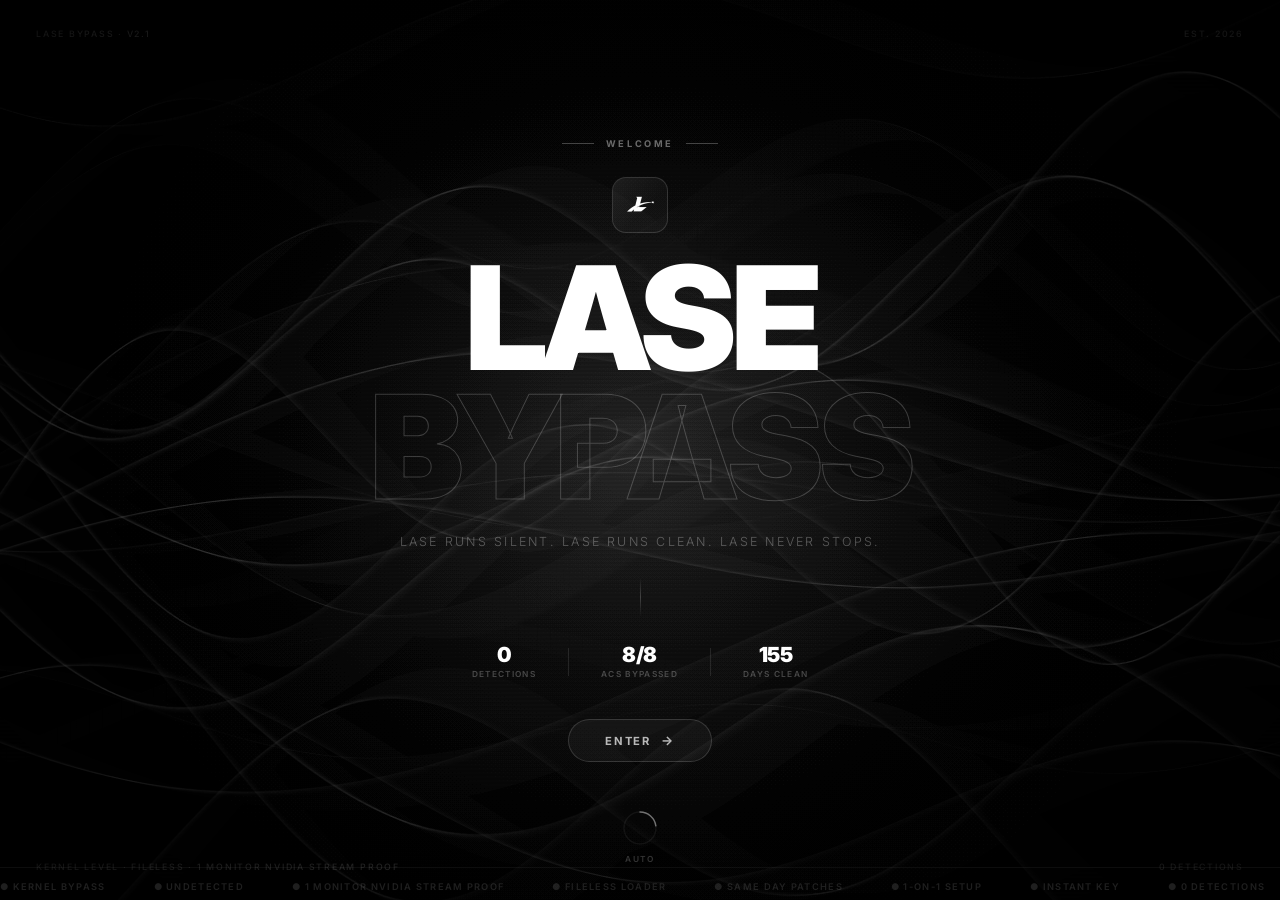
==== commit 554e3467: "Add files via upload" ====
--- a/index.html
+++ b/index.html
@@ -1,647 +1,908 @@
-<!DOCTYPE html>
-<html lang="en">
-<head>
-  <meta charset="UTF-8" />
-  <meta name="viewport" content="width=device-width, initial-scale=1.0" />
-  <title>Lase Bypass — Stay Undetected</title>
-  <script>
-    if (!sessionStorage.getItem('welcomed')) {
-      sessionStorage.setItem('welcomed', '1');
-      window.location.replace('welcome.html');
-    }
-  </script>
-  <link rel="stylesheet" href="styles.css" />
-  <link rel="preconnect" href="https://fonts.googleapis.com" />
-  <link rel="preconnect" href="https://fonts.gstatic.com" crossorigin />
-  <link href="https://fonts.googleapis.com/css2?family=Inter:wght@300;400;500;600;700;800;900&display=swap" rel="stylesheet" />
-</head>
-<body>
-
-  <div class="noise"></div>
-  <canvas id="particleCanvas"></canvas>
-
-  <div class="wave-bg">
-    <svg class="wave1" viewBox="0 0 1440 320" preserveAspectRatio="none" xmlns="http://www.w3.org/2000/svg">
-      <path fill="white" d="M0,160L48,149.3C96,139,192,117,288,128C384,139,480,181,576,186.7C672,192,768,160,864,138.7C960,117,1056,107,1152,117.3C1248,128,1344,160,1392,176L1440,192L1440,320L0,320Z"/>
-      <path fill="white" transform="translate(1440,0)" d="M0,160L48,149.3C96,139,192,117,288,128C384,139,480,181,576,186.7C672,192,768,160,864,138.7C960,117,1056,107,1152,117.3C1248,128,1344,160,1392,176L1440,192L1440,320L0,320Z"/>
-    </svg>
-    <svg class="wave2" viewBox="0 0 1440 320" preserveAspectRatio="none" xmlns="http://www.w3.org/2000/svg">
-      <path fill="white" d="M0,96L60,112C120,128,240,160,360,165.3C480,171,600,149,720,128C840,107,960,85,1080,96C1200,107,1320,149,1380,170.7L1440,192L1440,320L0,320Z"/>
-      <path fill="white" transform="translate(1440,0)" d="M0,96L60,112C120,128,240,160,360,165.3C480,171,600,149,720,128C840,107,960,85,1080,96C1200,107,1320,149,1380,170.7L1440,192L1440,320L0,320Z"/>
-    </svg>
-    <svg class="wave3" viewBox="0 0 1440 320" preserveAspectRatio="none" xmlns="http://www.w3.org/2000/svg">
-      <path fill="white" d="M0,224L80,213.3C160,203,320,181,480,181.3C640,181,800,203,960,197.3C1120,192,1280,160,1360,144L1440,128L1440,320L0,320Z"/>
-      <path fill="white" transform="translate(1440,0)" d="M0,224L80,213.3C160,203,320,181,480,181.3C640,181,800,203,960,197.3C1120,192,1280,160,1360,144L1440,128L1440,320L0,320Z"/>
-    </svg>
-  </div>
-
-  <!-- Ticker -->
-  <div class="ticker-wrap">
-    <div class="ticker-track">
-      <span>● UNDETECTED</span><span>● USERMODE BYPASS</span><span>● STREAM PROOF</span>
-      <span>● PRIVATE</span><span>● 1 ON 1 SETUP</span><span>● INSTANT KEY</span>
-      <span>● SAME DAY PATCHES</span><span>● 0 DETECTIONS</span><span>● RING-0 ACCESS</span>
-      <span>● MEMORY ONLY</span><span>● NO TRACES</span><span>● ANTI-CHEAT BYPASS</span>
-      <span>● 7/7 ACS</span><span>● GTA V READY</span><span>● 60S SETUP</span>
-      <span>● PRIVATE LOADER</span><span>● PATCH PROOF</span><span>● ALWAYS ONLINE</span>
-      <span>● UNDETECTED</span><span>● USERMODE BYPASS</span><span>● STREAM PROOF</span>
-      <span>● PRIVATE</span><span>● 1 ON 1 SETUP</span><span>● INSTANT KEY</span>
-      <span>● SAME DAY PATCHES</span><span>● 0 DETECTIONS</span><span>● RING-0 ACCESS</span>
-      <span>● MEMORY ONLY</span><span>● NO TRACES</span><span>● ANTI-CHEAT BYPASS</span>
-      <span>● 7/7 ACS</span><span>● GTA V READY</span><span>● 60S SETUP</span>
-      <span>● PRIVATE LOADER</span><span>● PATCH PROOF</span><span>● ALWAYS ONLINE</span>
-    </div>
-  </div>
-
-  <!-- Floating Nav -->
-  <nav class="float-nav" id="floatNav">
-    <a href="#features" class="fn-item" data-label="Features">Features</a>
-    <a href="#pricing" class="fn-item" data-label="Pricing">Pricing</a>
-    <a href="#preview" class="fn-item" data-label="Preview">Preview</a>
-    <a href="#status" class="fn-item" data-label="Status">Status</a>
-    <a href="#team" class="fn-item" data-label="Team">Team</a>
-    <a href="#faq" class="fn-item" data-label="FAQ">FAQ</a>
-    <a href="spin.html" class="fn-item" data-label="Spin">🎰 Spin</a>
-    <a href="#pricing" class="fn-item fn-cta" data-label="Get Key">Get Key →</a>
-    <div class="fn-lamp" id="fnLamp"></div>
-  </nav>
-
-  <!-- Hero -->
-  <section class="hero">
-
-    <div class="hero-scan"></div>
-
-    <div class="hero-inner">
-
-      <!-- Left column -->
-      <div class="hero-left">
-        <div class="hero-eyebrow">
-          <span class="hero-tag-dot"></span>
-          <span>v2.1 · USERMODE</span>
-          <span class="hero-eyebrow-line"></span>
-        </div>
-
-        <h1 class="hero-title">
-          <span class="hero-word-wrap"><span class="hero-word hw1">STAY</span></span>
-          <span class="hero-word-wrap"><span class="hero-word hw2 hero-word-outline">UN<span class="hw-accent">DE</span>TECTED</span></span>
-        </h1>
-
-        <div class="hero-desc-row">
-          <div class="hero-vline"></div>
-          <p class="hero-sub">Usermode Bypass that outlasts every patch.<br>Stream proof. Live in 60 seconds.</p>
-        </div>
-
-        <div class="hero-btns">
-          <a href="#pricing" class="btn-primary">Get Your Key →</a>
-          <a href="#features" class="btn-ghost">See Features</a>
-        </div>
-      </div>
-
-      <!-- Right column -->
-      <div class="hero-right">
-        <div class="hero-stats-vert">
-          <div class="hsv-item">
-            <span class="hsv-val">0</span>
-            <span class="hsv-label">Detections</span>
-          </div>
-          <div class="hsv-sep"></div>
-          <div class="hsv-item">
-            <span class="hsv-val">7/7</span>
-            <span class="hsv-label">ACs Bypassed</span>
-          </div>
-          <div class="hsv-sep"></div>
-          <div class="hsv-item">
-            <span class="hsv-val" id="sDays">010</span>
-            <span class="hsv-label">Days Clean</span>
-          </div>
-        </div>
-      </div>
-
-    </div>
-
-    <!-- Full-width streak bar -->
-    <div class="hero-streak-bar">
-      <span class="hsb-label">UNDETECTED STREAK</span>
-      <div class="streak-timer" id="streakTimer">
-        <div class="streak-unit"><span id="sStreakDays">010</span><span class="su-l">D</span></div>
-        <div class="streak-colon">:</div>
-        <div class="streak-unit"><span id="sHours">00</span><span class="su-l">H</span></div>
-        <div class="streak-colon">:</div>
-        <div class="streak-unit"><span id="sMins">00</span><span class="su-l">M</span></div>
-        <div class="streak-colon">:</div>
-        <div class="streak-unit"><span id="sSecs">00</span><span class="su-l">S</span></div>
-      </div>
-      <span class="hsb-sub">Still counting.</span>
-    </div>
-
-  </section>
-
-  <!-- Pricing -->
-  <section class="section pricing-section reveal" id="pricing">
-    <div class="section-label">Choose Your Plan</div>
-    <h2 class="section-title">Get Your <span class="outline">Key.</span></h2>
-    <p class="section-sub">All plans include the full bypass. Pick your duration.</p>
-
-    <!-- Coupon field -->
-    <div class="coupon-row" id="couponRow">
-      <div class="coupon-input-wrap">
-        <input type="text" id="couponInput" class="coupon-input" placeholder="Have a spin code? Enter it here" maxlength="20" autocomplete="off" />
-        <button class="coupon-apply-btn" onclick="applyCoupon()">Apply</button>
-      </div>
-      <div class="coupon-msg" id="couponMsg"></div>
-    </div>
-    <div class="pricing-grid">
-
-      <div class="price-card featured reveal reveal-delay-1">
-        <div class="price-featured-label">BEST VALUE</div>
-        <div class="price-card-header">
-          <div class="price-plan">3 Months</div>
-          <div class="price-status"><span class="pdot"></span>Online</div>
-        </div>
-        <div class="price-amount">€60<span class="price-per"> <span class="price-tag">Best Deal</span></span></div>
-        <div class="price-amount-disc" id="disc3m" style="display:none"></div>
-        <div class="price-desc">3 months · full access</div>
-        <ul class="price-features">
-          <li>Advanced bypass architecture</li>
-          <li>Avoids scanners &amp; manual inspections</li>
-          <li>Nvidia Streamproof — 1 monitor</li>
-          <li>Integrated private loader</li>
-          <li>All patches during plan</li>
-          <li>1-on-1 setup on first launch</li>
-        </ul>
-        <a href="https://discord.gg/FtbcQa8Q7G" target="_blank" rel="noopener noreferrer" class="price-btn">Claim 3 Months →</a>
-        <div class="price-note">Expires after 90 days. Renew anytime via Discord.</div>
-      </div>
-
-      <div class="price-card reveal reveal-delay-2">
-        <div class="price-card-header">
-          <div class="price-plan">Lifetime</div>
-          <div class="price-status"><span class="pdot"></span>Online</div>
-        </div>
-        <div class="price-amount">€90<span class="price-per"> <span class="price-tag">One Time</span></span></div>
-        <div class="price-amount-disc" id="discLt" style="display:none"></div>
-        <div class="price-desc">Pay once · access forever</div>
-        <ul class="price-features">
-          <li>Advanced bypass architecture</li>
-          <li>Avoids scanners &amp; manual inspections</li>
-          <li>Nvidia Streamproof — 1 monitor</li>
-          <li>Integrated private loader</li>
-          <li>Priority same-day patches</li>
-          <li>1-on-1 setup on first launch</li>
-        </ul>
-        <a href="https://discord.gg/FtbcQa8Q7G" target="_blank" rel="noopener noreferrer" class="price-btn">Claim Lifetime Key →</a>
-        <div class="price-note">Buy once, receive on next release. Support via Discord.</div>
-      </div>
-
-    </div>
-  </section>
-
-  <!-- UI Preview -->
-  <section class="section reveal" id="preview" style="padding-top:0">
-    <div class="section-label">Menu Preview</div>
-    <h2 class="section-title">See It <span class="outline">In Action.</span></h2>
-    <p class="section-sub">Clean, fast, fully configurable. Everything you need, nothing you don't.</p>
-    <div class="ui-img-wrap" onclick="openLightbox('Ui.png')">
-      <img src="Ui.png" alt="Lase Bypass Menu UI" class="ui-screenshot" />
-      <canvas id="uiWaveCanvas" class="ui-wave-canvas"></canvas>
-      <div class="ui-img-overlay"><span>Click to expand →</span></div>
-    </div>
-  </section>
-
-  <!-- Features -->
-  <section class="section reveal" id="features">
-    <div class="section-label">Under The Hood</div>
-    <h2 class="section-title">Built Different. <span class="outline">Built Better.</span></h2>
-    <p class="section-sub">Every feature engineered to keep you one step ahead of the scanner.</p>
-    <div class="features-grid">
-
-      <div class="feat-card reveal reveal-delay-1">
-        <div class="feat-icon-wrap feat-icon-yellow">
-          <svg width="20" height="20" viewBox="0 0 24 24" fill="none" stroke="currentColor" stroke-width="2" stroke-linecap="round" stroke-linejoin="round"><polygon points="13 2 3 14 12 14 11 22 21 10 12 10 13 2"/></svg>
-        </div>
-        <div class="feat-num">01</div>
-        <div class="feat-name">Usermode Bypass</div>
-        <div class="feat-desc">Operates at ring-0 to fully avoid usermode scanners and manual inspection tools.</div>
-      </div>
-
-      <div class="feat-card reveal reveal-delay-1">
-        <div class="feat-icon-wrap feat-icon-blue">
-          <svg width="20" height="20" viewBox="0 0 24 24" fill="none" stroke="currentColor" stroke-width="2" stroke-linecap="round" stroke-linejoin="round"><path d="M1 12s4-8 11-8 11 8 11 8-4 8-11 8-11-8-11-8z"/><circle cx="12" cy="12" r="3"/></svg>
-        </div>
-        <div class="feat-num">02</div>
-        <div class="feat-name">Player ESP</div>
-        <div class="feat-desc">Skeleton, box, health, distance, names — all fully configurable per player type.</div>
-      </div>
-
-      <div class="feat-card reveal reveal-delay-2">
-        <div class="feat-icon-wrap feat-icon-red">
-          <svg width="20" height="20" viewBox="0 0 24 24" fill="none" stroke="currentColor" stroke-width="2" stroke-linecap="round" stroke-linejoin="round"><circle cx="12" cy="12" r="10"/><circle cx="12" cy="12" r="3"/><line x1="12" y1="2" x2="12" y2="5"/><line x1="12" y1="19" x2="12" y2="22"/><line x1="2" y1="12" x2="5" y2="12"/><line x1="19" y1="12" x2="22" y2="12"/></svg>
-        </div>
-        <div class="feat-num">03</div>
-        <div class="feat-name">Aim Assist</div>
-        <div class="feat-desc">Human-like correction with adjustable FOV, bone targeting, and speed control.</div>
-      </div>
-
-      <div class="feat-card reveal reveal-delay-2">
-        <div class="feat-icon-wrap feat-icon-purple">
-          <svg width="20" height="20" viewBox="0 0 24 24" fill="none" stroke="currentColor" stroke-width="2" stroke-linecap="round" stroke-linejoin="round"><path d="M3 3h18v18H3z"/><path d="M3 9h18M3 15h18M9 3v18"/></svg>
-        </div>
-        <div class="feat-num">04</div>
-        <div class="feat-name">Radar Overlay</div>
-        <div class="feat-desc">Real-time minimap showing all players, NPCs, and vehicles around you.</div>
-      </div>
-
-      <div class="feat-card reveal reveal-delay-3">
-        <div class="feat-icon-wrap feat-icon-green">
-          <svg width="20" height="20" viewBox="0 0 24 24" fill="none" stroke="currentColor" stroke-width="2" stroke-linecap="round" stroke-linejoin="round"><rect x="2" y="3" width="20" height="14" rx="2"/><path d="M8 21h8M12 17v4"/></svg>
-        </div>
-        <div class="feat-num">05</div>
-        <div class="feat-name">Stream Proof</div>
-        <div class="feat-desc">Menu and all overlays invisible to OBS, XSplit, and all capture software.</div>
-      </div>
-
-      <div class="feat-card reveal reveal-delay-3">
-        <div class="feat-icon-wrap feat-icon-orange">
-          <svg width="20" height="20" viewBox="0 0 24 24" fill="none" stroke="currentColor" stroke-width="2" stroke-linecap="round" stroke-linejoin="round"><rect x="3" y="11" width="18" height="11" rx="2"/><path d="M7 11V7a5 5 0 0 1 10 0v4"/></svg>
-        </div>
-        <div class="feat-num">06</div>
-        <div class="feat-name">Private Loader</div>
-        <div class="feat-desc">Loads through a private loader — clean execution, zero traces on exit.</div>
-      </div>
-
-      <div class="feat-card reveal reveal-delay-1">
-        <div class="feat-icon-wrap feat-icon-cyan">
-          <svg width="20" height="20" viewBox="0 0 24 24" fill="none" stroke="currentColor" stroke-width="2" stroke-linecap="round" stroke-linejoin="round"><rect x="1" y="3" width="15" height="13" rx="1"/><path d="M16 8h4l3 3v5h-7V8z"/><circle cx="5.5" cy="18.5" r="2.5"/><circle cx="18.5" cy="18.5" r="2.5"/></svg>
-        </div>
-        <div class="feat-num">07</div>
-        <div class="feat-name">Vehicle Mods</div>
-        <div class="feat-desc">Speed, god mode, no clip and spawner — all in the menu.</div>
-      </div>
-
-      <div class="feat-card reveal reveal-delay-2">
-        <div class="feat-icon-wrap feat-icon-white">
-          <svg width="20" height="20" viewBox="0 0 24 24" fill="none" stroke="currentColor" stroke-width="2" stroke-linecap="round" stroke-linejoin="round"><path d="M14.7 6.3a1 1 0 0 0 0 1.4l1.6 1.6a1 1 0 0 0 1.4 0l3.77-3.77a6 6 0 0 1-7.94 7.94l-6.91 6.91a2.12 2.12 0 0 1-3-3l6.91-6.91a6 6 0 0 1 7.94-7.94l-3.76 3.76z"/></svg>
-        </div>
-        <div class="feat-num">08</div>
-        <div class="feat-name">Exploits</div>
-        <div class="feat-desc">Money drops, resource manager, session tools and more.</div>
-      </div>
-
-    </div>
-  </section>
-
-  <!-- Meet the Team -->
-  <section class="section reveal" id="team">
-    <div class="section-label">No face. No middleman. Just results.</div>
-    <h2 class="section-title">The <span class="outline">Operators.</span></h2>
-    <p class="section-sub">Three people. Zero downtime. Fully committed.</p>
-
-    <div class="team-grid">
-
-      <div class="team-card reveal reveal-delay-1">
-        <div class="team-avatar-wrap">
-          <img src="Tzhkass.webp" alt="Tzhkass" class="team-avatar-img" style="filter:none" />
-          <span class="team-rank team-rank-owner">Owner</span>
-        </div>
-        <div class="team-info">
-          <div class="team-name">Tzhkass</div>
-          <div class="team-role">Owner · runs the operation</div>
-          <div class="team-tags">
-            <span class="team-tag">Operations</span>
-            <span class="team-tag">Sales</span>
-          </div>
-        </div>
-        <a href="https://discord.com/users/1260151903078055956" target="_blank" rel="noopener noreferrer" class="team-discord" title="Message on Discord">
-          <svg width="14" height="14" viewBox="0 0 24 24" fill="currentColor"><path d="M20.317 4.37a19.791 19.791 0 0 0-4.885-1.515.074.074 0 0 0-.079.037c-.21.375-.444.864-.608 1.25a18.27 18.27 0 0 0-5.487 0 12.64 12.64 0 0 0-.617-1.25.077.077 0 0 0-.079-.037A19.736 19.736 0 0 0 3.677 4.37a.07.07 0 0 0-.032.027C.533 9.046-.32 13.58.099 18.057a.082.082 0 0 0 .031.057 19.9 19.9 0 0 0 5.993 3.03.078.078 0 0 0 .084-.028 14.09 14.09 0 0 0 1.226-1.994.076.076 0 0 0-.041-.106 13.107 13.107 0 0 1-1.872-.892.077.077 0 0 1-.008-.128 10.2 10.2 0 0 0 .372-.292.074.074 0 0 1 .077-.01c3.928 1.793 8.18 1.793 12.062 0a.074.074 0 0 1 .078.01c.12.098.246.198.373.292a.077.077 0 0 1-.006.127 12.299 12.299 0 0 1-1.873.892.077.077 0 0 0-.041.107c.36.698.772 1.362 1.225 1.993a.076.076 0 0 0 .084.028 19.839 19.839 0 0 0 6.002-3.03.077.077 0 0 0 .032-.054c.5-5.177-.838-9.674-3.549-13.66a.061.061 0 0 0-.031-.03z"/></svg>
-        </a>
-      </div>
-
-      <div class="team-card reveal reveal-delay-2">
-        <div class="team-avatar-wrap">
-          <img src="Nyxz.webp" alt="Nyxz" class="team-avatar-img" style="filter:none" />
-          <span class="team-rank team-rank-owner">Owner</span>
-        </div>
-        <div class="team-info">
-          <div class="team-name">Nyxz</div>
-          <div class="team-role">Owner · runs the money</div>
-          <div class="team-tags">
-            <span class="team-tag">Management</span>
-            <span class="team-tag">Support</span>
-          </div>
-        </div>
-        <a href="https://discord.com/users/1474426335857217676" target="_blank" rel="noopener noreferrer" class="team-discord" title="Message on Discord">
-          <svg width="14" height="14" viewBox="0 0 24 24" fill="currentColor"><path d="M20.317 4.37a19.791 19.791 0 0 0-4.885-1.515.074.074 0 0 0-.079.037c-.21.375-.444.864-.608 1.25a18.27 18.27 0 0 0-5.487 0 12.64 12.64 0 0 0-.617-1.25.077.077 0 0 0-.079-.037A19.736 19.736 0 0 0 3.677 4.37a.07.07 0 0 0-.032.027C.533 9.046-.32 13.58.099 18.057a.082.082 0 0 0 .031.057 19.9 19.9 0 0 0 5.993 3.03.078.078 0 0 0 .084-.028 14.09 14.09 0 0 0 1.226-1.994.076.076 0 0 0-.041-.106 13.107 13.107 0 0 1-1.872-.892.077.077 0 0 1-.008-.128 10.2 10.2 0 0 0 .372-.292.074.074 0 0 1 .077-.01c3.928 1.793 8.18 1.793 12.062 0a.074.074 0 0 1 .078.01c.12.098.246.198.373.292a.077.077 0 0 1-.006.127 12.299 12.299 0 0 1-1.873.892.077.077 0 0 0-.041.107c.36.698.772 1.362 1.225 1.993a.076.076 0 0 0 .084.028 19.839 19.839 0 0 0 6.002-3.03.077.077 0 0 0 .032-.054c.5-5.177-.838-9.674-3.549-13.66a.061.061 0 0 0-.031-.03z"/></svg>
-        </a>
-      </div>
-
-      <div class="team-card reveal reveal-delay-3">
-        <div class="team-avatar-wrap">
-          <img src="Prezas.webp" alt="prezas" class="team-avatar-img" style="filter:none" />
-          <span class="team-rank team-rank-dev">Dev</span>
-        </div>
-        <div class="team-info">
-          <div class="team-name">prezas</div>
-          <div class="team-role">Developer · builds what runs</div>
-          <div class="team-tags">
-            <span class="team-tag">Backend</span>
-            <span class="team-tag">Bypass</span>
-          </div>
-        </div>
-        <a href="https://discord.com/users/729172988892807178" target="_blank" rel="noopener noreferrer" class="team-discord" title="Message on Discord">
-          <svg width="14" height="14" viewBox="0 0 24 24" fill="currentColor"><path d="M20.317 4.37a19.791 19.791 0 0 0-4.885-1.515.074.074 0 0 0-.079.037c-.21.375-.444.864-.608 1.25a18.27 18.27 0 0 0-5.487 0 12.64 12.64 0 0 0-.617-1.25.077.077 0 0 0-.079-.037A19.736 19.736 0 0 0 3.677 4.37a.07.07 0 0 0-.032.027C.533 9.046-.32 13.58.099 18.057a.082.082 0 0 0 .031.057 19.9 19.9 0 0 0 5.993 3.03.078.078 0 0 0 .084-.028 14.09 14.09 0 0 0 1.226-1.994.076.076 0 0 0-.041-.106 13.107 13.107 0 0 1-1.872-.892.077.077 0 0 1-.008-.128 10.2 10.2 0 0 0 .372-.292.074.074 0 0 1 .077-.01c3.928 1.793 8.18 1.793 12.062 0a.074.074 0 0 1 .078.01c.12.098.246.198.373.292a.077.077 0 0 1-.006.127 12.299 12.299 0 0 1-1.873.892.077.077 0 0 0-.041.107c.36.698.772 1.362 1.225 1.993a.076.076 0 0 0 .084.028 19.839 19.839 0 0 0 6.002-3.03.077.077 0 0 0 .032-.054c.5-5.177-.838-9.674-3.549-13.66a.061.061 0 0 0-.031-.03z"/></svg>
-        </a>
-      </div>
-
-    </div>
-  </section>
-
-  <!-- AC Status -->
-  <section class="section reveal ac-section" id="status">
-    <div class="section-label">Anti-Cheats &amp; Scanners</div>
-    <h2 class="section-title">All <span class="outline">Bypassed.</span></h2>
-    <p class="section-sub">Monitored 24/7. Patched same day. Zero detections since launch.</p>
-    <div class="ac-header">
-      <div class="ac-live"><span class="live-dot"></span><span class="live-text">LIVE</span></div>
-      <div class="ac-counts"><span class="ac-count-big">7/7</span><span class="ac-count-label">BYPASSED</span></div>
-      <div class="ac-meta"><span>0 DETECTIONS</span><span>24/7 MONITORED</span></div>
-    </div>
-    <div class="ac-grid">
-      <div class="ac-item reveal reveal-delay-1"><span class="ac-dot"></span>Ocean<span class="ac-badge">UNDETECTED</span></div>
-      <div class="ac-item reveal reveal-delay-1"><span class="ac-dot"></span>Detect.AC<span class="ac-badge">UNDETECTED</span></div>
-      <div class="ac-item reveal reveal-delay-2"><span class="ac-dot"></span>Napse<span class="ac-badge">UNDETECTED</span></div>
-      <div class="ac-item reveal reveal-delay-2"><span class="ac-dot"></span>Storm<span class="ac-badge">UNDETECTED</span></div>
-      <div class="ac-item reveal reveal-delay-3"><span class="ac-dot"></span>Echo<span class="ac-badge">UNDETECTED</span></div>
-      <div class="ac-item reveal reveal-delay-3"><span class="ac-dot"></span>Nexora<span class="ac-badge">UNDETECTED</span></div>
-      <div class="ac-item reveal reveal-delay-3"><span class="ac-dot"></span>Timeless<span class="ac-badge">UNDETECTED</span></div>
-    </div>
-    <div class="terminal-box">
-      <span class="term-prompt">lase@bypass:~$</span>
-      <span class="term-text"> scan --all — 0 detections · verified this patch · all systems nominal</span>
-      <span class="term-cursor">█</span>
-    </div>
-
-    <div class="proof-label">Receipts Don't Lie.</div>
-    <p class="section-sub" style="margin-top:8px;margin-bottom:20px;">Real scans. Real results. Zero detections.</p>
-    <div class="proof-grid">
-      <div class="proof-item reveal reveal-delay-1" onclick="openLightbox('proof1.png')">
-        <img src="proof1.png" alt="Detect.AC — 0 Detections" loading="lazy" />
-        <div class="proof-overlay"><span>Detect.AC — 0 Detections</span></div>
-      </div>
-      <div class="proof-item reveal reveal-delay-1" onclick="openLightbox('Proof2.png')">
-        <img src="Proof2.png" alt="Echo — Scan Passed" loading="lazy" />
-        <div class="proof-overlay"><span>Echo — Scan Passed</span></div>
-      </div>
-      <div class="proof-item reveal reveal-delay-2" onclick="openLightbox('proof3.png')">
-        <img src="proof3.png" alt="Lase Menu Running Live" loading="lazy" />
-        <div class="proof-overlay"><span>Lase Menu — Live</span></div>
-      </div>
-      <div class="proof-item reveal reveal-delay-2" onclick="openLightbox('proof4.png')">
-        <img src="proof4.png" alt="Lase 1.0" loading="lazy" />
-        <div class="proof-overlay"><span>Lase 1.0 — Dominate</span></div>
-      </div>
-      <div class="proof-item reveal reveal-delay-3" onclick="openLightbox('proof5.png')">
-        <img src="proof5.png" alt="Timeless — Clean" loading="lazy" />
-        <div class="proof-overlay"><span>Timeless — Clean ✓</span></div>
-      </div>
-    </div>
-
-  </section>
-
-  <!-- Compare -->
-  <section class="section reveal" id="compare">
-    <div class="section-label">Why Lase Bypass</div>
-    <h2 class="section-title">Lase vs <span class="outline">Everyone.</span></h2>
-    <p class="section-sub">The gap is obvious. The choice is easy.</p>
-    <div class="compare-table">
-      <div class="compare-header">
-        <div class="col-feature"></div>
-        <div class="col-us highlight-col">Lase Bypass</div>
-        <div class="col-other">Other Cheats</div>
-      </div>
-      <div class="compare-row"><div class="col-feature">Detection Rate</div><div class="col-us highlight-col green-text">0%</div><div class="col-other muted-text">High</div></div>
-      <div class="compare-row"><div class="col-feature">Usermode Bypass</div><div class="col-us highlight-col green-text">✓</div><div class="col-other muted-text">✗</div></div>
-      <div class="compare-row"><div class="col-feature">Stream Proof</div><div class="col-us highlight-col green-text">✓</div><div class="col-other muted-text">✗</div></div>
-      <div class="compare-row"><div class="col-feature">1-on-1 Setup</div><div class="col-us highlight-col green-text">✓</div><div class="col-other muted-text">✗</div></div>
-      <div class="compare-row"><div class="col-feature">Patch Speed</div><div class="col-us highlight-col green-text">Same day</div><div class="col-other muted-text">Days / Weeks</div></div>
-      <div class="compare-row"><div class="col-feature">Lifetime Access</div><div class="col-us highlight-col green-text">✓</div><div class="col-other muted-text">Subscription</div></div>
-    </div>
-  </section>
-
-  <!-- FAQ -->
-  <section class="section faq-section reveal" id="faq">
-    <div class="section-label">FAQ</div>
-    <h2 class="section-title">Before You <span class="outline">Buy.</span></h2>
-    <p class="section-sub">Straight answers.</p>
-    <div class="faq-list">
-      <div class="faq-item">
-        <button class="faq-q" onclick="toggleFaq(this)">How fast do I get my key?<span class="faq-arr">▾</span></button>
-        <div class="faq-a">Instantly. Pay, get DM'd a key + setup link in under 60 seconds.</div>
-      </div>
-      <div class="faq-item">
-        <button class="faq-q" onclick="toggleFaq(this)">Is it actually undetected?<span class="faq-arr">▾</span></button>
-        <div class="faq-a">Yes. Usermode bypass, stream safe. Patched ahead of public detection cycles.</div>
-      </div>
-      <div class="faq-item">
-        <button class="faq-q" onclick="toggleFaq(this)">Can I get a refund?<span class="faq-arr">▾</span></button>
-        <div class="faq-a">Lifetime keys aren't refundable once delivered, but Discord support handles every edge case personally.</div>
-      </div>
-      <div class="faq-item">
-        <button class="faq-q" onclick="toggleFaq(this)">What about upgrades or plan changes?<span class="faq-arr">▾</span></button>
-        <div class="faq-a">Open a ticket in Discord. Plan migration is handled 1-on-1.</div>
-      </div>
-      <div class="faq-item">
-        <button class="faq-q" onclick="toggleFaq(this)">Where do I download?<span class="faq-arr">▾</span></button>
-        <div class="faq-a">Loader link is in your delivery message. Setup walkthrough available via voice on demand.</div>
-      </div>
-    </div>
-  </section>
-
-  <!-- CTA -->
-  <section class="cta-section reveal">
-    <h2 class="cta-title">No patches survive us.</h2>
-    <p class="cta-sub">Lase is built to outlast. Every update. Every scan. Every time.</p>
-    <a href="#pricing" class="btn-primary">Get Your Key Now →</a>
-  </section>
-
-  <!-- Footer -->
-  <footer class="footer">
-    <div class="footer-logo">
-      <img src="logo.png" alt="Lase Bypass" class="footer-logo-img" />
-      Lase Bypass
-    </div>
-    <p class="footer-text">Private Usermode Bypass. Stay undetected, stay ahead.</p>
-    <p class="footer-copy">© 2026 LaseBypass. All rights reserved.</p>
-  </footer>
-
-  <!-- Key Selector Panel -->
-  <div class="ks-overlay" id="ksOverlay">
-    <div class="ks-panel" id="ksPanel">
-
-      <canvas class="ks-bg-canvas" id="ksBgCanvas"></canvas>
-
-      <!-- Top bar -->
-      <div class="ks-topbar">
-        <div class="ks-topbar-left">
-          <span class="ks-live-dot"></span>
-          <span class="ks-topbar-label">LASE — KEY TERMINAL</span>
-        </div>
-        <div class="ks-topbar-right">
-          <span class="ks-topbar-stat"><span id="ksUptime">013</span>D CLEAN</span>
-          <button class="ks-close" id="ksClose" aria-label="Close">✕</button>
-        </div>
-      </div>
-
-      <!-- Body -->
-      <div class="ks-body">
-
-        <!-- Left: plan cards -->
-        <div class="ks-plans">
-          <div class="ks-section-label">SELECT PLAN</div>
-
-          <div class="ks-card ks-card-selected" data-plan="3m" tabindex="0">
-            <div class="ks-card-inner">
-              <div class="ks-card-top">
-                <span class="ks-card-tag">BEST VALUE</span>
-                <span class="ks-card-price">€60</span>
-              </div>
-              <div class="ks-card-name">3 Months</div>
-              <div class="ks-card-old">was €75 · save 20%</div>
-              <ul class="ks-card-features">
-                <li>Usermode Bypass · ring-0</li>
-                <li>Stream proof</li>
-                <li>All patches included</li>
-                <li>1-on-1 setup</li>
-              </ul>
-            </div>
-            <div class="ks-card-select-bar"></div>
-          </div>
-
-          <div class="ks-card" data-plan="lt" tabindex="0">
-            <div class="ks-card-inner">
-              <div class="ks-card-top">
-                <span class="ks-card-tag ks-card-tag-lt">LIFETIME</span>
-                <span class="ks-card-price">€90</span>
-              </div>
-              <div class="ks-card-name">Forever</div>
-              <div class="ks-card-old">one-time · no renewal</div>
-              <ul class="ks-card-features">
-                <li>Usermode Bypass · ring-0</li>
-                <li>Stream proof</li>
-                <li>Priority patches</li>
-                <li>1-on-1 setup</li>
-              </ul>
-            </div>
-            <div class="ks-card-select-bar"></div>
-          </div>
-        </div>
-
-        <!-- Right: terminal -->
-        <div class="ks-terminal">
-          <div class="ks-section-label">SYSTEM OUTPUT</div>
-
-          <div class="ks-term-screen" id="ksTermScreen">
-            <!-- Lines injected by JS -->
-          </div>
-
-          <div class="ks-term-divider"></div>
-
-          <div class="ks-summary" id="ksSummary">
-            <div class="ks-summary-row">
-              <span class="ks-summary-key">Plan</span>
-              <span class="ks-summary-val" id="ksSumPlan">3 Months</span>
-            </div>
-            <div class="ks-summary-row">
-              <span class="ks-summary-key">Price</span>
-              <span class="ks-summary-val" id="ksSumPrice">€60</span>
-            </div>
-            <div class="ks-summary-row">
-              <span class="ks-summary-key">Delivery</span>
-              <span class="ks-summary-val ks-summary-green">Instant · Discord DM</span>
-            </div>
-            <div class="ks-summary-row">
-              <span class="ks-summary-key">Status</span>
-              <span class="ks-summary-val ks-summary-green">● ONLINE</span>
-            </div>
-          </div>
-
-          <a class="ks-claim-btn" id="ksClaimBtn" href="https://discord.gg/FtbcQa8Q7G" target="_blank" rel="noopener noreferrer">
-            <span class="ks-claim-label">Claim via Discord →</span>
-            <span class="ks-claim-shimmer"></span>
-          </a>
-
-          <p class="ks-fine">You'll be redirected to Discord. Payment + key handled there.</p>
-        </div>
-
-      </div>
-    </div>
-  </div>
-
-  <!-- Persistent Pill -->
-  <button class="it-pill" id="itPill">
-    <span class="it-pill-dot"></span>
-    <span class="it-pill-label">Init Access</span>
-    <span class="it-pill-arrow">→</span>
-  </button>
-
-  <!-- Intro Toast -->
-  <div class="it-wrap" id="itWrap">
-    <canvas class="it-canvas" id="itCanvas"></canvas>
-    <span class="it-corner it-tl"></span>
-    <span class="it-corner it-tr"></span>
-    <span class="it-corner it-bl"></span>
-    <span class="it-corner it-br"></span>
-
-    <div class="it-header">
-      <div class="it-badge">
-        <span class="it-badge-pulse"></span>
-        <span class="it-badge-label">LIVE SYSTEM</span>
-      </div>
-      <div class="it-version">v2.1 · USERMODE</div>
-      <button class="it-dismiss" id="itDismiss" aria-label="Dismiss">✕</button>
-    </div>
-
-    <div class="it-stats">
-      <div class="it-stat"><span class="it-stat-val">0</span><span class="it-stat-key">DETECTIONS</span></div>
-      <div class="it-stat-sep"></div>
-      <div class="it-stat"><span class="it-stat-val">7/7</span><span class="it-stat-key">ACS BYPASSED</span></div>
-      <div class="it-stat-sep"></div>
-      <div class="it-stat"><span class="it-stat-val">60s</span><span class="it-stat-key">SETUP TIME</span></div>
-    </div>
-
-    <div class="it-body">
-      <h2 class="it-title">Built to<br><span class="it-title-accent">Outlast.</span></h2>
-      <p class="it-sub">Stream-proof. Zero traces. Stays clean while everything else gets caught.</p>
-    </div>
-
-    <div class="it-progress-track">
-      <div class="it-progress-bar" id="itProgressBar"></div>
-    </div>
-
-    <div class="it-actions">
-      <a href="#pricing" class="it-cta" id="itCta">Get Your Key →</a>
-      <button class="it-skip" id="itSkip">Skip intro</button>
-    </div>
-  </div>
-
-  <!-- Lightbox -->
-  <div class="lightbox" id="lightbox">
-    <div class="lightbox-close" id="lightboxClose">✕</div>
-    <img id="lightboxImg" src="" alt="" />
-  </div>
-
-  <!-- Lamp toggle -->  <button class="lamp-btn" id="lampBtn" title="Toggle light mode">
-    <svg class="lamp-icon lamp-off" viewBox="0 0 24 24" fill="none" xmlns="http://www.w3.org/2000/svg">
-      <path d="M12 2C8.13 2 5 5.13 5 9c0 2.38 1.19 4.47 3 5.74V17a1 1 0 001 1h6a1 1 0 001-1v-2.26C17.81 13.47 19 11.38 19 9c0-3.87-3.13-7-7-7z" stroke="currentColor" stroke-width="1.5" stroke-linecap="round" stroke-linejoin="round"/>
-      <path d="M9 21h6M10 18v3M14 18v3" stroke="currentColor" stroke-width="1.5" stroke-linecap="round"/>
-    </svg>
-    <svg class="lamp-icon lamp-on" viewBox="0 0 24 24" fill="none" xmlns="http://www.w3.org/2000/svg">
-      <path d="M12 2C8.13 2 5 5.13 5 9c0 2.38 1.19 4.47 3 5.74V17a1 1 0 001 1h6a1 1 0 001-1v-2.26C17.81 13.47 19 11.38 19 9c0-3.87-3.13-7-7-7z" fill="currentColor" stroke="currentColor" stroke-width="1.5" stroke-linecap="round" stroke-linejoin="round"/>
-      <path d="M9 21h6M10 18v3M14 18v3" stroke="currentColor" stroke-width="1.5" stroke-linecap="round"/>
-      <path d="M12 5v1M12 13v1M5.64 6.64l.7.7M17.66 6.64l-.7.7" stroke="currentColor" stroke-width="1.5" stroke-linecap="round" opacity="0.6"/>
-    </svg>
-    <span class="lamp-glow"></span>
-  </button>
-
-  <script src="app.js"></script>
-</body>
-</html>
+<!DOCTYPE html>
+<html lang="en">
+<head>
+  <meta charset="UTF-8" />
+  <meta name="viewport" content="width=device-width, initial-scale=1.0" />
+  <title>Lase Bypass — Stay Undetected</title>
+  <script>
+    if (!sessionStorage.getItem('welcomed')) {
+      sessionStorage.setItem('welcomed', '1');
+      window.location.replace('welcome.html');
+    }
+  </script>
+  <link rel="stylesheet" href="styles.css?v=5" />
+  <link rel="preconnect" href="https://fonts.googleapis.com" />
+  <link rel="preconnect" href="https://fonts.gstatic.com" crossorigin />
+  <link href="https://fonts.googleapis.com/css2?family=Inter:wght@300;400;500;600;700;800;900&display=swap" rel="stylesheet" />
+</head>
+<body>
+
+  <div class="noise"></div>
+  <canvas id="particleCanvas"></canvas>
+
+  <div class="wave-bg">
+    <svg class="wave1" viewBox="0 0 1440 320" preserveAspectRatio="none" xmlns="http://www.w3.org/2000/svg">
+      <path fill="white" d="M0,160L48,149.3C96,139,192,117,288,128C384,139,480,181,576,186.7C672,192,768,160,864,138.7C960,117,1056,107,1152,117.3C1248,128,1344,160,1392,176L1440,192L1440,320L0,320Z"/>
+      <path fill="white" transform="translate(1440,0)" d="M0,160L48,149.3C96,139,192,117,288,128C384,139,480,181,576,186.7C672,192,768,160,864,138.7C960,117,1056,107,1152,117.3C1248,128,1344,160,1392,176L1440,192L1440,320L0,320Z"/>
+    </svg>
+    <svg class="wave2" viewBox="0 0 1440 320" preserveAspectRatio="none" xmlns="http://www.w3.org/2000/svg">
+      <path fill="white" d="M0,96L60,112C120,128,240,160,360,165.3C480,171,600,149,720,128C840,107,960,85,1080,96C1200,107,1320,149,1380,170.7L1440,192L1440,320L0,320Z"/>
+      <path fill="white" transform="translate(1440,0)" d="M0,96L60,112C120,128,240,160,360,165.3C480,171,600,149,720,128C840,107,960,85,1080,96C1200,107,1320,149,1380,170.7L1440,192L1440,320L0,320Z"/>
+    </svg>
+    <svg class="wave3" viewBox="0 0 1440 320" preserveAspectRatio="none" xmlns="http://www.w3.org/2000/svg">
+      <path fill="white" d="M0,224L80,213.3C160,203,320,181,480,181.3C640,181,800,203,960,197.3C1120,192,1280,160,1360,144L1440,128L1440,320L0,320Z"/>
+      <path fill="white" transform="translate(1440,0)" d="M0,224L80,213.3C160,203,320,181,480,181.3C640,181,800,203,960,197.3C1120,192,1280,160,1360,144L1440,128L1440,320L0,320Z"/>
+    </svg>
+  </div>
+
+  <!-- Ticker -->
+  <div class="ticker-wrap">
+    <div class="ticker-track">
+      <span>● UNDETECTED</span><span>● KERNEL BYPASS</span><span>● STREAM PROOF</span>
+      <span>● FILELESS</span><span>● 1 ON 1 SETUP</span><span>● INSTANT KEY</span>
+      <span>● SAME DAY PATCHES</span><span>● 0 DETECTIONS</span><span>● RING-0 ACCESS</span>
+      <span>● MEMORY ONLY</span><span>● NO TRACES</span><span>● ANTI-CHEAT BYPASS</span>
+      <span>● 8/8 ACS</span><span>● GTA V READY</span><span>● 60S SETUP</span>
+      <span>● PRIVATE LOADER</span><span>● PATCH PROOF</span><span>● ALWAYS ONLINE</span>
+      <span>● UNDETECTED</span><span>● KERNEL BYPASS</span><span>● STREAM PROOF</span>
+      <span>● FILELESS</span><span>● 1 ON 1 SETUP</span><span>● INSTANT KEY</span>
+      <span>● SAME DAY PATCHES</span><span>● 0 DETECTIONS</span><span>● RING-0 ACCESS</span>
+      <span>● MEMORY ONLY</span><span>● NO TRACES</span><span>● ANTI-CHEAT BYPASS</span>
+      <span>● 8/8 ACS</span><span>● GTA V READY</span><span>● 60S SETUP</span>
+      <span>● PRIVATE LOADER</span><span>● PATCH PROOF</span><span>● ALWAYS ONLINE</span>
+    </div>
+  </div>
+
+  <!-- Floating Nav -->
+  <nav class="float-nav" id="floatNav">
+    <a href="#hero" class="fn-item fn-active" data-label="Home">Home</a>
+    <a href="#pricing" class="fn-item" data-label="Pricing">Pricing</a>
+    <a href="#preview" class="fn-item" data-label="Preview">Preview</a>
+    <a href="#features" class="fn-item" data-label="Features">Features</a>
+    <a href="#team" class="fn-item" data-label="Team">Team</a>
+    <a href="#status" class="fn-item" data-label="Status">Status</a>
+    <a href="#faq" class="fn-item" data-label="FAQ">FAQ</a>
+    <a href="#changelog" class="fn-item" data-label="Changelog">Changelog</a>
+    <a href="#showcase" class="fn-item" data-label="Showcase">Showcase</a>
+    <a href="/spin" class="fn-item" data-label="Spin">🎰 Spin</a>
+    <a href="#pricing" class="fn-item fn-cta" data-label="Get Key">Get Key →</a>
+    <div class="fn-lamp" id="fnLamp"></div>
+  </nav>
+
+  <!-- Hero -->
+  <section class="hero" id="hero">
+
+    <div class="hero-scan"></div>
+
+    <div class="hero-inner">
+
+      <!-- Left column -->
+      <div class="hero-left">
+        <div class="hero-eyebrow">
+          <span class="hero-tag-dot"></span>
+          <span>v2.1 · KERNEL</span>
+          <span class="hero-eyebrow-line"></span>
+        </div>
+
+        <h1 class="hero-title">
+          <span class="hero-word-wrap"><span class="hero-word hw1">STAY</span></span>
+          <span class="hero-word-wrap"><span class="hero-word hw2 hero-word-outline">UN<span class="hw-accent">DE</span>TECTED</span></span>
+        </h1>
+
+        <div class="hero-desc-row">
+          <div class="hero-vline"></div>
+          <p class="hero-sub">Kernel Bypass that outlasts every patch.<br>1 Monitor Nvidia Stream Proof. Live in 60 seconds.</p>
+        </div>
+
+        <div class="hero-btns">
+          <a href="#pricing" class="btn-primary">Get Your Key →</a>
+          <a href="#features" class="btn-ghost">See Features</a>
+        </div>
+      </div>
+
+      <!-- Right column -->
+      <div class="hero-right">
+        <div class="hero-stats-vert">
+          <div class="hsv-item">
+            <span class="hsv-val">0</span>
+            <span class="hsv-label">Detections</span>
+          </div>
+          <div class="hsv-sep"></div>
+          <div class="hsv-item">
+            <span class="hsv-val">8/8</span>
+            <span class="hsv-label">ACs Bypassed</span>
+          </div>
+          <div class="hsv-sep"></div>
+          <div class="hsv-item">
+            <span class="hsv-val" id="sDays">010</span>
+            <span class="hsv-label">Days Clean</span>
+          </div>
+        </div>
+      </div>
+
+    </div>
+
+    <!-- Full-width streak bar -->
+    <div class="hero-streak-bar">
+      <span class="hsb-label">UNDETECTED STREAK</span>
+      <div class="streak-timer" id="streakTimer">
+        <div class="streak-unit"><span id="sStreakDays">010</span><span class="su-l">D</span></div>
+        <div class="streak-colon">:</div>
+        <div class="streak-unit"><span id="sHours">00</span><span class="su-l">H</span></div>
+        <div class="streak-colon">:</div>
+        <div class="streak-unit"><span id="sMins">00</span><span class="su-l">M</span></div>
+        <div class="streak-colon">:</div>
+        <div class="streak-unit"><span id="sSecs">00</span><span class="su-l">S</span></div>
+      </div>
+      <span class="hsb-sub">Still counting.</span>
+    </div>
+
+  </section>
+
+  <!-- Pricing -->
+  <section class="section pricing-section reveal" id="pricing">
+    <div class="section-label">Choose Your Plan</div>
+    <h2 class="section-title">Get Your <span class="outline">Key.</span></h2>
+    <p class="section-sub">All plans include the full bypass. Pick your duration.</p>
+
+    <!-- Coupon field -->
+    <div class="coupon-row" id="couponRow">
+      <div class="coupon-input-wrap">
+        <input type="text" id="couponInput" class="coupon-input" placeholder="Have a spin code? Enter it here" maxlength="20" autocomplete="off" />
+        <button class="coupon-apply-btn" onclick="applyCoupon()">Apply</button>
+      </div>
+      <div class="coupon-msg" id="couponMsg"></div>
+    </div>
+    <div class="pricing-grid">
+
+      <div class="price-card featured reveal reveal-delay-1" data-card="elite">
+        <div class="price-featured-label">BEST VALUE</div>
+        <div class="price-card-header">
+          <div class="price-plan">Elite Version</div>
+          <div class="price-status">Elite Version.</div>
+        </div>
+        <div class="private-pricing-tiers">
+          <div class="private-tier selected" data-tier="e3m" data-price="€60" data-desc="3 months · full access" data-btn="Claim 3 Months →" data-note="Expires after 90 days. Renew anytime via Discord.">
+            <span class="private-tier-duration">3 Months</span>
+            <span class="private-tier-price">€60</span>
+          </div>
+          <div class="private-tier" data-tier="elt" data-price="€90" data-desc="Pay once · access forever" data-btn="Claim Lifetime Key →" data-note="Buy once, receive on next release. Support via Discord.">
+            <span class="private-tier-duration">Lifetime</span>
+            <span class="private-tier-price">€90</span>
+          </div>
+        </div>
+        <div class="price-amount-disc" id="disc3m" style="display:none"></div>
+        <div class="price-amount-disc" id="discLt" style="display:none"></div>
+        <div class="price-desc" id="eliteDesc">3 months · full access</div>
+        <ul class="price-features">
+          <li>Advanced bypass architecture</li>
+          <li>Avoids scanners &amp; manual inspections</li>
+          <li>Nvidia Streamproof — 1 monitor</li>
+          <li>Integrated private loader</li>
+          <li id="elitePatch">All patches during plan</li>
+          <li>1-on-1 setup on first launch</li>
+        </ul>
+        <a href="https://discord.gg/FtbcQa8Q7G" target="_blank" rel="noopener noreferrer" class="price-btn" id="eliteBtn">Claim 3 Months →</a>
+        <div class="price-note" id="eliteNote">Expires after 90 days. Renew anytime via Discord.</div>
+      </div>
+
+      <div class="price-card reveal reveal-delay-2" data-card="private">
+        <div class="price-card-header">
+          <div class="price-plan">Private Bypass</div>
+          <div class="price-status">Private Version.</div>
+        </div>
+        <div class="private-pricing-tiers">
+          <div class="private-tier selected" data-tier="p2m" data-price="€55" data-desc="2 months · private access" data-btn="Claim 2 Month →" data-note="2-month private access. Support via Discord.">
+            <span class="private-tier-duration">2 Month</span>
+            <span class="private-tier-price">€55</span>
+          </div>
+          <div class="private-tier" data-tier="p3m" data-price="€80" data-desc="3 months · private access" data-btn="Claim 3 Month →" data-note="3-month private access. Support via Discord.">
+            <span class="private-tier-duration">3 Month</span>
+            <span class="private-tier-price">€80</span>
+          </div>
+          <div class="private-tier" data-tier="plt" data-price="€110" data-desc="Pay once · private access forever" data-btn="Claim Private Lifetime →" data-note="Buy once, receive on next release. Support via Discord.">
+            <span class="private-tier-duration">Lifetime</span>
+            <span class="private-tier-price">€110</span>
+          </div>
+        </div>
+        <div class="price-amount-disc" id="discPv" style="display:none"></div>
+        <div class="price-desc" id="pvDesc">2 months · private access</div>
+        <ul class="price-features">
+          <li>Private bypass architecture</li>
+          <li>Avoids scanners &amp; manual inspections</li>
+          <li>Nvidia Streamproof — 1 monitor</li>
+          <li>Integrated private loader</li>
+          <li>All patches during plan</li>
+          <li>1-on-1 setup on first launch</li>
+        </ul>
+        <a href="https://discord.gg/FtbcQa8Q7G" target="_blank" rel="noopener noreferrer" class="price-btn" id="pvBtn">Claim 2 Month →</a>
+        <div class="price-note" id="pvNote">2-month private access. Support via Discord.</div>
+      </div>
+
+    </div>
+  </section>
+
+  <!-- UI Preview -->
+  <section class="section reveal" id="preview" style="padding-top:0">
+    <div class="section-label">Menu Preview</div>
+    <h2 class="section-title">See It <span class="outline">In Action.</span></h2>
+    <p class="section-sub">Clean, fast, fully configurable. Everything you need, nothing you don't.</p>
+    <div class="ui-img-wrap">
+      <video src="clip.mp4" class="ui-screenshot" autoplay muted loop playsinline onplay="this.playbackRate=2"></video>
+    </div>
+  </section>
+
+  <!-- Features -->
+  <section class="section reveal" id="features">
+    <div class="section-label">Under The Hood</div>
+    <h2 class="section-title">Built Different. <span class="outline">Built Better.</span></h2>
+    <p class="section-sub">Every feature engineered to keep you one step ahead of the scanner.</p>
+    <div class="features-grid">
+
+      <div class="feat-card reveal reveal-delay-1">
+        <div class="feat-icon-wrap feat-icon-yellow">
+          <svg width="20" height="20" viewBox="0 0 24 24" fill="none" stroke="currentColor" stroke-width="2" stroke-linecap="round" stroke-linejoin="round"><polygon points="13 2 3 14 12 14 11 22 21 10 12 10 13 2"/></svg>
+        </div>
+        <div class="feat-num">01</div>
+        <div class="feat-name">Kernel Bypass</div>
+        <div class="feat-desc">Operates at ring-0 to fully avoid KERNEL scanners and manual inspection tools.</div>
+      </div>
+
+      <div class="feat-card reveal reveal-delay-1">
+        <div class="feat-icon-wrap feat-icon-blue">
+          <svg width="20" height="20" viewBox="0 0 24 24" fill="none" stroke="currentColor" stroke-width="2" stroke-linecap="round" stroke-linejoin="round"><path d="M1 12s4-8 11-8 11 8 11 8-4 8-11 8-11-8-11-8z"/><circle cx="12" cy="12" r="3"/></svg>
+        </div>
+        <div class="feat-num">02</div>
+        <div class="feat-name">Player ESP</div>
+        <div class="feat-desc">Skeleton, box, health, distance, names — all fully configurable per player type.</div>
+      </div>
+
+      <div class="feat-card reveal reveal-delay-2">
+        <div class="feat-icon-wrap feat-icon-red">
+          <svg width="20" height="20" viewBox="0 0 24 24" fill="none" stroke="currentColor" stroke-width="2" stroke-linecap="round" stroke-linejoin="round"><circle cx="12" cy="12" r="10"/><circle cx="12" cy="12" r="3"/><line x1="12" y1="2" x2="12" y2="5"/><line x1="12" y1="19" x2="12" y2="22"/><line x1="2" y1="12" x2="5" y2="12"/><line x1="19" y1="12" x2="22" y2="12"/></svg>
+        </div>
+        <div class="feat-num">03</div>
+        <div class="feat-name">Aim Assist</div>
+        <div class="feat-desc">Human-like correction with adjustable FOV, bone targeting, and speed control.</div>
+      </div>
+
+      <div class="feat-card reveal reveal-delay-2">
+        <div class="feat-icon-wrap feat-icon-purple">
+          <svg width="20" height="20" viewBox="0 0 24 24" fill="none" stroke="currentColor" stroke-width="2" stroke-linecap="round" stroke-linejoin="round"><path d="M3 3h18v18H3z"/><path d="M3 9h18M3 15h18M9 3v18"/></svg>
+        </div>
+        <div class="feat-num">04</div>
+        <div class="feat-name">Radar Overlay</div>
+        <div class="feat-desc">Real-time minimap showing all players, NPCs, and vehicles around you.</div>
+      </div>
+
+      <div class="feat-card reveal reveal-delay-3">
+        <div class="feat-icon-wrap feat-icon-green">
+          <svg width="20" height="20" viewBox="0 0 24 24" fill="none" stroke="currentColor" stroke-width="2" stroke-linecap="round" stroke-linejoin="round"><rect x="2" y="3" width="20" height="14" rx="2"/><path d="M8 21h8M12 17v4"/></svg>
+        </div>
+        <div class="feat-num">05</div>
+        <div class="feat-name">1 Monitor Nvidia Stream Proof</div>
+        <div class="feat-desc">Menu and all overlays invisible to OBS, XSplit, and all capture software.</div>
+      </div>
+
+      <div class="feat-card reveal reveal-delay-3">
+        <div class="feat-icon-wrap feat-icon-orange">
+          <svg width="20" height="20" viewBox="0 0 24 24" fill="none" stroke="currentColor" stroke-width="2" stroke-linecap="round" stroke-linejoin="round"><rect x="3" y="11" width="18" height="11" rx="2"/><path d="M7 11V7a5 5 0 0 1 10 0v4"/></svg>
+        </div>
+        <div class="feat-num">06</div>
+        <div class="feat-name">Fileless Loader</div>
+        <div class="feat-desc">Nothing written to disk. Loads entirely in memory — zero traces on exit.</div>
+      </div>
+
+      <div class="feat-card reveal reveal-delay-1">
+        <div class="feat-icon-wrap feat-icon-cyan">
+          <svg width="20" height="20" viewBox="0 0 24 24" fill="none" stroke="currentColor" stroke-width="2" stroke-linecap="round" stroke-linejoin="round"><rect x="1" y="3" width="15" height="13" rx="1"/><path d="M16 8h4l3 3v5h-7V8z"/><circle cx="5.5" cy="18.5" r="2.5"/><circle cx="18.5" cy="18.5" r="2.5"/></svg>
+        </div>
+        <div class="feat-num">07</div>
+        <div class="feat-name">Vehicle Mods</div>
+        <div class="feat-desc">Speed, god mode, no clip and spawner — all in the menu.</div>
+      </div>
+
+      <div class="feat-card reveal reveal-delay-2">
+        <div class="feat-icon-wrap feat-icon-white">
+          <svg width="20" height="20" viewBox="0 0 24 24" fill="none" stroke="currentColor" stroke-width="2" stroke-linecap="round" stroke-linejoin="round"><path d="M14.7 6.3a1 1 0 0 0 0 1.4l1.6 1.6a1 1 0 0 0 1.4 0l3.77-3.77a6 6 0 0 1-7.94 7.94l-6.91 6.91a2.12 2.12 0 0 1-3-3l6.91-6.91a6 6 0 0 1 7.94-7.94l-3.76 3.76z"/></svg>
+        </div>
+        <div class="feat-num">08</div>
+        <div class="feat-name">Exploits</div>
+        <div class="feat-desc">Money drops, resource manager, session tools and more.</div>
+      </div>
+
+    </div>
+  </section>
+
+  <!-- Platform Overview -->
+  <section class="section reveal" style="padding-top:0">
+    <div class="plat-container">
+      <div class="plat-inner">
+
+        <div class="plat-left">
+          <div class="plat-badges">
+            <span class="plat-badge">RING-0 ACCESS</span>
+            <span class="plat-badge">STREAM PROOF</span>
+            <span class="plat-badge plat-badge-live"><span class="plat-live-dot"></span>LIVE</span>
+          </div>
+          <div class="plat-label">THE PLATFORM</div>
+          <h2 class="plat-title">One core.<br><span class="plat-title-accent">Every advantage.</span></h2>
+          <p class="plat-desc">Lase Bypass combines a kernel-level bypass, undetected features and a one-click installer — download, launch and play in minutes.</p>
+          <div class="plat-features-grid">
+            <div class="plat-feat">
+              <div class="plat-feat-icon">
+                <svg width="18" height="18" viewBox="0 0 24 24" fill="none" stroke="currentColor" stroke-width="2" stroke-linecap="round" stroke-linejoin="round"><path d="M12 22s8-4 8-10V5l-8-3-8 3v7c0 6 8 10 8 10z"/></svg>
+              </div>
+              <div>
+                <div class="plat-feat-name">Kernel-level bypass</div>
+                <div class="plat-feat-sub">Runs below anti-cheat</div>
+              </div>
+            </div>
+            <div class="plat-feat">
+              <div class="plat-feat-icon">
+                <svg width="18" height="18" viewBox="0 0 24 24" fill="none" stroke="currentColor" stroke-width="2" stroke-linecap="round" stroke-linejoin="round"><path d="M1 12s4-8 11-8 11 8 11 8-4 8-11 8-11-8-11-8z"/><circle cx="12" cy="12" r="3"/></svg>
+              </div>
+              <div>
+                <div class="plat-feat-name">Undetected features</div>
+                <div class="plat-feat-sub">1 Monitor Nvidia Stream Proof, always clean</div>
+              </div>
+            </div>
+            <div class="plat-feat">
+              <div class="plat-feat-icon">
+                <svg width="18" height="18" viewBox="0 0 24 24" fill="none" stroke="currentColor" stroke-width="2" stroke-linecap="round" stroke-linejoin="round"><path d="M21 15v4a2 2 0 0 1-2 2H5a2 2 0 0 1-2-2v-4"/><polyline points="7 10 12 15 17 10"/><line x1="12" y1="15" x2="12" y2="3"/></svg>
+              </div>
+              <div>
+                <div class="plat-feat-name">Simple installation</div>
+                <div class="plat-feat-sub">One-click loader</div>
+              </div>
+            </div>
+            <div class="plat-feat">
+              <div class="plat-feat-icon">
+                <svg width="18" height="18" viewBox="0 0 24 24" fill="none" stroke="currentColor" stroke-width="2" stroke-linecap="round" stroke-linejoin="round"><polygon points="13 2 3 14 12 14 11 22 21 10 12 10 13 2"/></svg>
+              </div>
+              <div>
+                <div class="plat-feat-name">Instant activation</div>
+                <div class="plat-feat-sub">License works in seconds</div>
+              </div>
+            </div>
+          </div>
+          <div class="plat-stats">
+            <div>
+              <div class="plat-stat-val">8/8</div>
+              <div class="plat-stat-label">ACS BYPASSED</div>
+            </div>
+            <div>
+              <div class="plat-stat-val">&lt;60s</div>
+              <div class="plat-stat-label">SETUP TIME</div>
+            </div>
+            <div>
+              <div class="plat-stat-val">100%</div>
+              <div class="plat-stat-label">UPTIME</div>
+            </div>
+          </div>
+        </div>
+
+        <div class="plat-right">
+          <div class="plat-terminal">
+            <div class="plat-term-badges">
+              <span class="plat-term-badge">MEMORY-ONLY</span>
+              <span class="plat-term-badge plat-term-badge-accent">LOADER</span>
+            </div>
+            <div class="plat-term-header">
+              <span class="plat-term-dot" style="background:#ff5f57"></span>
+              <span class="plat-term-dot" style="background:#febc2e"></span>
+              <span class="plat-term-dot" style="background:#28c840"></span>
+              <span class="plat-term-title">lase-bypass.exe</span>
+            </div>
+            <div class="plat-term-body">
+              <div class="plat-term-row"><span class="plat-term-key">START</span><span class="plat-term-val">kernel bypass loaded</span></div>
+              <div class="plat-term-row"><span class="plat-term-key">LOGIN</span><span class="plat-term-val">license verified ✓</span></div>
+              <div class="plat-term-row"><span class="plat-term-key">SETUP</span><span class="plat-term-val">bypass features ready</span></div>
+              <div class="plat-term-row"><span class="plat-term-key">INJECT</span><span class="plat-term-val">game detected → ok</span></div>
+              <div class="plat-term-row"><span class="plat-term-key">STATUS</span><span class="plat-term-val plat-term-green">undetected · stable</span></div>
+            </div>
+            <div class="plat-term-footer">
+              <span class="plat-term-tag">NO TRACES</span>
+              <div class="plat-term-bar-wrap"><div class="plat-term-bar"></div></div>
+              <span class="plat-term-pct">100%</span>
+              <span class="plat-term-status">Undetected</span>
+            </div>
+            <span class="plat-term-version">V2.1 · KERNEL</span>
+          </div>
+        </div>
+
+      </div>
+    </div>
+  </section>
+
+  <!-- Meet the Team -->
+  <section class="section reveal" id="team">
+    <div class="section-label">No face. No middleman. Just results.</div>
+    <h2 class="section-title">The <span class="outline">Operators.</span></h2>
+    <p class="section-sub">Three people. Zero downtime. Fully committed.</p>
+
+    <div class="team-grid">
+
+      <div class="team-card reveal reveal-delay-1">
+        <div class="team-avatar-wrap">
+          <img src="Tzhkass.webp" alt="Tzhkass" class="team-avatar-img" style="filter:none" />
+          <span class="team-rank team-rank-owner">Owner</span>
+        </div>
+        <div class="team-info">
+          <div class="team-name">Tzhkass</div>
+          <div class="team-role">Owner · runs the operation</div>
+          <div class="team-tags">
+            <span class="team-tag">Operations</span>
+            <span class="team-tag">Sales</span>
+          </div>
+        </div>
+        <a href="https://discord.com/users/1260151903078055956" target="_blank" rel="noopener noreferrer" class="team-discord" title="Message on Discord">
+          <svg width="14" height="14" viewBox="0 0 24 24" fill="currentColor"><path d="M20.317 4.37a19.791 19.791 0 0 0-4.885-1.515.074.074 0 0 0-.079.037c-.21.375-.444.864-.608 1.25a18.27 18.27 0 0 0-5.487 0 12.64 12.64 0 0 0-.617-1.25.077.077 0 0 0-.079-.037A19.736 19.736 0 0 0 3.677 4.37a.07.07 0 0 0-.032.027C.533 9.046-.32 13.58.099 18.057a.082.082 0 0 0 .031.057 19.9 19.9 0 0 0 5.993 3.03.078.078 0 0 0 .084-.028 14.09 14.09 0 0 0 1.226-1.994.076.076 0 0 0-.041-.106 13.107 13.107 0 0 1-1.872-.892.077.077 0 0 1-.008-.128 10.2 10.2 0 0 0 .372-.292.074.074 0 0 1 .077-.01c3.928 1.793 8.18 1.793 12.062 0a.074.074 0 0 1 .078.01c.12.098.246.198.373.292a.077.077 0 0 1-.006.127 12.299 12.299 0 0 1-1.873.892.077.077 0 0 0-.041.107c.36.698.772 1.362 1.225 1.993a.076.076 0 0 0 .084.028 19.839 19.839 0 0 0 6.002-3.03.077.077 0 0 0 .032-.054c.5-5.177-.838-9.674-3.549-13.66a.061.061 0 0 0-.031-.03z"/></svg>
+        </a>
+      </div>
+
+      <div class="team-card reveal reveal-delay-2">
+        <div class="team-avatar-wrap">
+          <img src="stratt.png" alt="Stratt" class="team-avatar-img" style="filter:none" />
+          <span class="team-rank team-rank-owner">Owner</span>
+        </div>
+        <div class="team-info">
+          <div class="team-name">Stratt</div>
+          <div class="team-role">Owner · runs the money</div>
+          <div class="team-tags">
+            <span class="team-tag">Management</span>
+            <span class="team-tag">Support</span>
+          </div>
+        </div>
+        <a href="https://discord.com/users/1474426335857217676" target="_blank" rel="noopener noreferrer" class="team-discord" title="Message on Discord">
+          <svg width="14" height="14" viewBox="0 0 24 24" fill="currentColor"><path d="M20.317 4.37a19.791 19.791 0 0 0-4.885-1.515.074.074 0 0 0-.079.037c-.21.375-.444.864-.608 1.25a18.27 18.27 0 0 0-5.487 0 12.64 12.64 0 0 0-.617-1.25.077.077 0 0 0-.079-.037A19.736 19.736 0 0 0 3.677 4.37a.07.07 0 0 0-.032.027C.533 9.046-.32 13.58.099 18.057a.082.082 0 0 0 .031.057 19.9 19.9 0 0 0 5.993 3.03.078.078 0 0 0 .084-.028 14.09 14.09 0 0 0 1.226-1.994.076.076 0 0 0-.041-.106 13.107 13.107 0 0 1-1.872-.892.077.077 0 0 1-.008-.128 10.2 10.2 0 0 0 .372-.292.074.074 0 0 1 .077-.01c3.928 1.793 8.18 1.793 12.062 0a.074.074 0 0 1 .078.01c.12.098.246.198.373.292a.077.077 0 0 1-.006.127 12.299 12.299 0 0 1-1.873.892.077.077 0 0 0-.041.107c.36.698.772 1.362 1.225 1.993a.076.076 0 0 0 .084.028 19.839 19.839 0 0 0 6.002-3.03.077.077 0 0 0 .032-.054c.5-5.177-.838-9.674-3.549-13.66a.061.061 0 0 0-.031-.03z"/></svg>
+        </a>
+      </div>
+
+      <div class="team-card reveal reveal-delay-3">
+        <div class="team-avatar-wrap">
+          <img src="Prezas.webp" alt="prezas" class="team-avatar-img" style="filter:none" />
+          <span class="team-rank team-rank-dev">Dev</span>
+        </div>
+        <div class="team-info">
+          <div class="team-name">prezas</div>
+          <div class="team-role">Developer · builds what runs</div>
+          <div class="team-tags">
+            <span class="team-tag">Backend</span>
+            <span class="team-tag">Bypass</span>
+          </div>
+        </div>
+        <a href="https://discord.com/users/729172988892807178" target="_blank" rel="noopener noreferrer" class="team-discord" title="Message on Discord">
+          <svg width="14" height="14" viewBox="0 0 24 24" fill="currentColor"><path d="M20.317 4.37a19.791 19.791 0 0 0-4.885-1.515.074.074 0 0 0-.079.037c-.21.375-.444.864-.608 1.25a18.27 18.27 0 0 0-5.487 0 12.64 12.64 0 0 0-.617-1.25.077.077 0 0 0-.079-.037A19.736 19.736 0 0 0 3.677 4.37a.07.07 0 0 0-.032.027C.533 9.046-.32 13.58.099 18.057a.082.082 0 0 0 .031.057 19.9 19.9 0 0 0 5.993 3.03.078.078 0 0 0 .084-.028 14.09 14.09 0 0 0 1.226-1.994.076.076 0 0 0-.041-.106 13.107 13.107 0 0 1-1.872-.892.077.077 0 0 1-.008-.128 10.2 10.2 0 0 0 .372-.292.074.074 0 0 1 .077-.01c3.928 1.793 8.18 1.793 12.062 0a.074.074 0 0 1 .078.01c.12.098.246.198.373.292a.077.077 0 0 1-.006.127 12.299 12.299 0 0 1-1.873.892.077.077 0 0 0-.041.107c.36.698.772 1.362 1.225 1.993a.076.076 0 0 0 .084.028 19.839 19.839 0 0 0 6.002-3.03.077.077 0 0 0 .032-.054c.5-5.177-.838-9.674-3.549-13.66a.061.061 0 0 0-.031-.03z"/></svg>
+        </a>
+      </div>
+
+      <div class="team-card reveal reveal-delay-1">
+        <div class="team-avatar-wrap">
+          <img src="besose.webp" alt="besose" class="team-avatar-img" style="filter:none" />
+          <span class="team-rank team-rank-dev">Set Up Guy</span>
+        </div>
+        <div class="team-info">
+          <div class="team-name">besose</div>
+          <div class="team-role">Setup · handles first launch</div>
+        </div>
+        <a href="https://discord.com/users/1357951710928306186" target="_blank" rel="noopener noreferrer" class="team-discord" title="Message on Discord">
+          <svg width="14" height="14" viewBox="0 0 24 24" fill="currentColor"><path d="M20.317 4.37a19.791 19.791 0 0 0-4.885-1.515.074.074 0 0 0-.079.037c-.21.375-.444.864-.608 1.25a18.27 18.27 0 0 0-5.487 0 12.64 12.64 0 0 0-.617-1.25.077.077 0 0 0-.079-.037A19.736 19.736 0 0 0 3.677 4.37a.07.07 0 0 0-.032.027C.533 9.046-.32 13.58.099 18.057a.082.082 0 0 0 .031.057 19.9 19.9 0 0 0 5.993 3.03.078.078 0 0 0 .084-.028 14.09 14.09 0 0 0 1.226-1.994.076.076 0 0 0-.041-.106 13.107 13.107 0 0 1-1.872-.892.077.077 0 0 1-.008-.128 10.2 10.2 0 0 0 .372-.292.074.074 0 0 1 .077-.01c3.928 1.793 8.18 1.793 12.062 0a.074.074 0 0 1 .078.01c.12.098.246.198.373.292a.077.077 0 0 1-.006.127 12.299 12.299 0 0 1-1.873.892.077.077 0 0 0-.041.107c.36.698.772 1.362 1.225 1.993a.076.076 0 0 0 .084.028 19.839 19.839 0 0 0 6.002-3.03.077.077 0 0 0 .032-.054c.5-5.177-.838-9.674-3.549-13.66a.061.061 0 0 0-.031-.03z"/></svg>
+        </a>
+      </div>
+
+    </div>
+  </section>
+
+  <!-- AC Status -->
+  <section class="section reveal ac-section" id="status">
+    <div class="section-label">Anti-Cheats &amp; Scanners</div>
+    <h2 class="section-title">All <span class="outline">Bypassed.</span></h2>
+    <p class="section-sub">Monitored 24/7. Patched same day. Zero detections since launch.</p>
+    <div class="ac-header">
+      <div class="ac-live"><span class="live-dot"></span><span class="live-text">LIVE</span></div>
+      <div class="ac-counts"><span class="ac-count-big">8/8</span><span class="ac-count-label">BYPASSED</span></div>
+      <div class="ac-meta"><span>0 DETECTIONS</span><span>24/7 MONITORED</span></div>
+    </div>
+    <div class="ac-grid">
+      <div class="ac-item reveal reveal-delay-1"><span class="ac-dot"></span>Ocean<span class="ac-badge">UNDETECTED</span></div>
+      <div class="ac-item reveal reveal-delay-1"><span class="ac-dot"></span>Detect.AC<span class="ac-badge">UNDETECTED</span></div>
+      <div class="ac-item reveal reveal-delay-2"><span class="ac-dot"></span>Napse<span class="ac-badge">UNDETECTED</span></div>
+      <div class="ac-item reveal reveal-delay-2"><span class="ac-dot"></span>Storm<span class="ac-badge">UNDETECTED</span></div>
+      <div class="ac-item reveal reveal-delay-3"><span class="ac-dot"></span>Echo<span class="ac-badge">UNDETECTED</span></div>
+      <div class="ac-item reveal reveal-delay-3"><span class="ac-dot"></span>Nexora<span class="ac-badge">UNDETECTED</span></div>
+      <div class="ac-item reveal reveal-delay-3"><span class="ac-dot"></span>Timeless<span class="ac-badge">UNDETECTED</span></div>
+      <div class="ac-item reveal reveal-delay-3"><span class="ac-dot"></span>Phase<span class="ac-badge">UNDETECTED</span></div>
+    </div>
+    <div class="terminal-box">
+      <span class="term-prompt">lase@bypass:~$</span>
+      <span class="term-text"> scan --all — 0 detections · verified this patch · all systems nominal</span>
+      <span class="term-cursor">█</span>
+    </div>
+
+    <div class="proof-label">Receipts Don't Lie.</div>
+    <p class="section-sub" style="margin-top:8px;margin-bottom:20px;">Real scans. Real results. Zero detections.</p>
+    <div class="proof-grid">
+      <div class="proof-item reveal reveal-delay-1" onclick="openLightbox('proof1.png')">
+        <img src="proof1.png" alt="Detect.AC — 0 Detections" loading="lazy" />
+        <div class="proof-overlay"><span>Detect.AC — 0 Detections</span></div>
+      </div>
+      <div class="proof-item reveal reveal-delay-1" onclick="openLightbox('Proof2.png')">
+        <img src="Proof2.png" alt="Echo — Scan Passed" loading="lazy" />
+        <div class="proof-overlay"><span>Echo — Scan Passed</span></div>
+      </div>
+      <div class="proof-item reveal reveal-delay-2" onclick="openLightbox('proof3.png')">
+        <img src="proof3.png" alt="Lase Menu Running Live" loading="lazy" />
+        <div class="proof-overlay"><span>Lase Menu — Live</span></div>
+      </div>
+      <div class="proof-item reveal reveal-delay-2" onclick="openLightbox('proof4.png')">
+        <img src="proof4.png" alt="Lase 1.0" loading="lazy" />
+        <div class="proof-overlay"><span>Lase 1.0 — Dominate</span></div>
+      </div>
+      <div class="proof-item reveal reveal-delay-3" onclick="openLightbox('proof5.png')">
+        <img src="proof5.png" alt="Timeless — Clean" loading="lazy" />
+        <div class="proof-overlay"><span>Timeless — Clean ✓</span></div>
+      </div>
+    </div>
+
+  </section>
+
+  <!-- Compare -->
+  <section class="section reveal" id="compare">
+    <div class="section-label">Why Lase Bypass</div>
+    <h2 class="section-title">Lase vs <span class="outline">Everyone.</span></h2>
+    <p class="section-sub">The gap is obvious. The choice is easy.</p>
+    <div class="compare-table">
+      <div class="compare-header">
+        <div class="col-feature"></div>
+        <div class="col-us highlight-col">Lase Bypass</div>
+        <div class="col-other">Other Cheats</div>
+      </div>
+      <div class="compare-row"><div class="col-feature">Detection Rate</div><div class="col-us highlight-col green-text">0%</div><div class="col-other muted-text">High</div></div>
+      <div class="compare-row"><div class="col-feature">Kernel Bypass</div><div class="col-us highlight-col green-text">✓</div><div class="col-other muted-text">✗</div></div>
+      <div class="compare-row"><div class="col-feature">1 Monitor Nvidia Stream Proof</div><div class="col-us highlight-col green-text">✓</div><div class="col-other muted-text">✗</div></div>
+      <div class="compare-row"><div class="col-feature">1-on-1 Setup</div><div class="col-us highlight-col green-text">✓</div><div class="col-other muted-text">✗</div></div>
+      <div class="compare-row"><div class="col-feature">Patch Speed</div><div class="col-us highlight-col green-text">Same day</div><div class="col-other muted-text">Days / Weeks</div></div>
+      <div class="compare-row"><div class="col-feature">Lifetime Access</div><div class="col-us highlight-col green-text">✓</div><div class="col-other muted-text">Subscription</div></div>
+    </div>
+  </section>
+
+  <!-- FAQ -->
+  <section class="section faq-section reveal" id="faq">
+    <div class="section-label">FAQ</div>
+    <h2 class="section-title">Before You <span class="outline">Buy.</span></h2>
+    <p class="section-sub">Straight answers.</p>
+    <div class="faq-list">
+      <div class="faq-item">
+        <button class="faq-q" onclick="toggleFaq(this)">How fast do I get my key?<span class="faq-arr">▾</span></button>
+        <div class="faq-a">Instantly. Pay, get DM'd a key + setup link in under 60 seconds.</div>
+      </div>
+      <div class="faq-item">
+        <button class="faq-q" onclick="toggleFaq(this)">Is it actually undetected?<span class="faq-arr">▾</span></button>
+        <div class="faq-a">Yes. Kernel Bypass, stream safe. Patched ahead of public detection cycles.</div>
+      </div>
+      <div class="faq-item">
+        <button class="faq-q" onclick="toggleFaq(this)">Can I get a refund?<span class="faq-arr">▾</span></button>
+        <div class="faq-a">Lifetime keys aren't refundable once delivered, but Discord support handles every edge case personally.</div>
+      </div>
+      <div class="faq-item">
+        <button class="faq-q" onclick="toggleFaq(this)">What about upgrades or plan changes?<span class="faq-arr">▾</span></button>
+        <div class="faq-a">Open a ticket in Discord. Plan migration is handled 1-on-1.</div>
+      </div>
+      <div class="faq-item">
+        <button class="faq-q" onclick="toggleFaq(this)">Where do I download?<span class="faq-arr">▾</span></button>
+        <div class="faq-a">Loader link is in your delivery message. Setup walkthrough available via voice on demand.</div>
+      </div>
+    </div>
+  </section>
+
+  <!-- Changelog -->
+  <section class="section reveal" id="changelog">
+    <div class="section-label">What's New</div>
+    <h2 class="section-title">Change <span class="outline">Logs.</span></h2>
+    <p class="section-sub">Every patch, every fix, every upgrade — tracked here.</p>
+    <div class="cl-timeline">
+
+      <div class="cl-item reveal reveal-delay-1">
+        <div class="cl-dot"></div>
+        <div class="cl-card">
+          <div class="cl-head">
+            <span class="cl-ver">v2.2</span>
+            <span class="cl-date">31/07/2026</span>
+          </div>
+          <div class="cl-title">Update on the bypass</div>
+          <ul class="cl-list">
+            <li>(+) Bypass updated</li>
+          </ul>
+        </div>
+      </div>
+
+      <div class="cl-item reveal reveal-delay-1">
+        <div class="cl-dot"></div>
+        <div class="cl-card">
+          <div class="cl-head">
+            <span class="cl-ver">v2.1</span>
+            <span class="cl-date">20/07/2026</span>
+          </div>
+          <div class="cl-title">Performance & Visuals Overhaul</div>
+          <ul class="cl-list">
+            <li>(+) Performance Reworked</li>
+            <li>(+) Hook Reworked</li>
+            <li>(+) New Visuals</li>
+            <li>(+) and more</li>
+          </ul>
+        </div>
+      </div>
+
+
+
+    </div>
+  </section>
+
+  <!-- Showcase -->
+  <section class="section reveal" id="showcase">
+    <div class="section-label">YouTube</div>
+    <h2 class="section-title">Video <span class="outline">Showcase.</span></h2>
+    <p class="section-sub">Clips, showcases, and walkthroughs — straight from our channel.</p>
+    <div class="showcase-grid">
+
+      <div class="showcase-card reveal reveal-delay-1">
+        <a href="https://youtu.be/J613lq2_qg4" target="_blank" rel="noopener noreferrer" class="showcase-thumb">
+          <img src="https://img.youtube.com/vi/J613lq2_qg4/maxresdefault.jpg" alt="Lase Bypass Showcase" class="showcase-img" loading="lazy" />
+          <div class="showcase-play">▶</div>
+        </a>
+        <div class="showcase-info">
+          <div class="showcase-title">Lase Bypass — Official Showcase</div>
+          <div class="showcase-meta">First look at all features</div>
+        </div>
+      </div>
+
+    </div>
+    <div class="showcase-cta">
+      <a href="https://youtube.com/@lasebypass" target="_blank" rel="noopener noreferrer" class="btn-outline-sm">Visit Our YouTube →</a>
+    </div>
+  </section>
+
+  <!-- CTA -->
+  <section class="cta-section reveal">
+    <h2 class="cta-title">No patches survive us.</h2>
+    <p class="cta-sub">Lase is built to outlast. Every update. Every scan. Every time.</p>
+    <a href="#pricing" class="btn-primary">Get Your Key Now →</a>
+  </section>
+
+  <!-- Footer -->
+  <footer class="footer">
+    <div class="footer-logo">
+      <img src="logo.png" alt="Lase Bypass" class="footer-logo-img" />
+      Lase Bypass
+    </div>
+    <p class="footer-text">Private Kernel Bypass. Stay undetected, stay ahead.</p>
+    <p class="footer-copy">© 2026 LaseBypass. All rights reserved.</p>
+  </footer>
+
+  <!-- Key Selector Panel -->
+  <div class="ks-overlay" id="ksOverlay">
+    <div class="ks-panel" id="ksPanel">
+
+      <canvas class="ks-bg-canvas" id="ksBgCanvas"></canvas>
+
+      <!-- Top bar -->
+      <div class="ks-topbar">
+        <div class="ks-topbar-left">
+          <span class="ks-live-dot"></span>
+          <span class="ks-topbar-label">LASE — KEY TERMINAL</span>
+        </div>
+        <div class="ks-topbar-right">
+          <span class="ks-topbar-stat"><span id="ksUptime">013</span>D CLEAN</span>
+          <button class="ks-close" id="ksClose" aria-label="Close">✕</button>
+        </div>
+      </div>
+
+      <!-- Body -->
+      <div class="ks-body">
+
+        <!-- Left: plan cards -->
+        <div class="ks-plans">
+          <div class="ks-section-label">SELECT PLAN</div>
+
+          <div class="ks-card ks-card-selected" data-plan="3m" tabindex="0">
+            <div class="ks-card-inner">
+              <div class="ks-card-top">
+                <span class="ks-card-tag">BEST VALUE</span>
+                <span class="ks-card-price">€60</span>
+              </div>
+              <div class="ks-card-name">3 Months</div>
+              <div class="ks-card-old">was €75 · save 20%</div>
+              <ul class="ks-card-features">
+                <li>Kernel Bypass · ring-0</li>
+                <li>1 Monitor Nvidia Stream Proof</li>
+                <li>All patches included</li>
+                <li>1-on-1 setup</li>
+              </ul>
+            </div>
+            <div class="ks-card-select-bar"></div>
+          </div>
+
+          <div class="ks-card" data-plan="lt" tabindex="0">
+            <div class="ks-card-inner">
+              <div class="ks-card-top">
+                <span class="ks-card-tag ks-card-tag-lt">LIFETIME</span>
+                <span class="ks-card-price">€90</span>
+              </div>
+              <div class="ks-card-name">Lifetime</div>
+              <div class="ks-card-old">one-time · no renewal</div>
+              <ul class="ks-card-features">
+                <li>Kernel Bypass · ring-0</li>
+                <li>1 Monitor Nvidia Stream Proof</li>
+                <li>Priority patches</li>
+                <li>1-on-1 setup</li>
+              </ul>
+            </div>
+            <div class="ks-card-select-bar"></div>
+          </div>
+
+          <div class="ks-card" data-plan="pv-2m" tabindex="0">
+            <div class="ks-card-inner">
+              <div class="ks-card-top">
+                <span class="ks-card-tag ks-card-tag-pv">2 MONTH</span>
+                <span class="ks-card-price">€55</span>
+              </div>
+              <div class="ks-card-name">Private · 2 Month</div>
+              <div class="ks-card-old">private version</div>
+              <ul class="ks-card-features">
+                <li>Private Bypass</li>
+                <li>1 Monitor Nvidia Stream Proof</li>
+                <li>All patches included</li>
+                <li>1-on-1 setup</li>
+              </ul>
+            </div>
+            <div class="ks-card-select-bar"></div>
+          </div>
+
+          <div class="ks-card" data-plan="pv-3m" tabindex="0">
+            <div class="ks-card-inner">
+              <div class="ks-card-top">
+                <span class="ks-card-tag ks-card-tag-pv">3 MONTH</span>
+                <span class="ks-card-price">€80</span>
+              </div>
+              <div class="ks-card-name">Private · 3 Month</div>
+              <div class="ks-card-old">private version</div>
+              <ul class="ks-card-features">
+                <li>Private Bypass</li>
+                <li>1 Monitor Nvidia Stream Proof</li>
+                <li>All patches included</li>
+                <li>1-on-1 setup</li>
+              </ul>
+            </div>
+            <div class="ks-card-select-bar"></div>
+          </div>
+
+          <div class="ks-card" data-plan="pv-lt" tabindex="0">
+            <div class="ks-card-inner">
+              <div class="ks-card-top">
+                <span class="ks-card-tag ks-card-tag-pv">LIFETIME</span>
+                <span class="ks-card-price">€110</span>
+              </div>
+              <div class="ks-card-name">Private · Lifetime</div>
+              <div class="ks-card-old">one-time · no renewal</div>
+              <ul class="ks-card-features">
+                <li>Private Bypass</li>
+                <li>1 Monitor Nvidia Stream Proof</li>
+                <li>Priority patches</li>
+                <li>1-on-1 setup</li>
+              </ul>
+            </div>
+            <div class="ks-card-select-bar"></div>
+          </div>
+        </div>
+
+        <!-- Right: terminal -->
+        <div class="ks-terminal">
+          <div class="ks-section-label">SYSTEM OUTPUT</div>
+
+          <div class="ks-term-screen" id="ksTermScreen">
+            <!-- Lines injected by JS -->
+          </div>
+
+          <div class="ks-term-divider"></div>
+
+          <div class="ks-summary" id="ksSummary">
+            <div class="ks-summary-row">
+              <span class="ks-summary-key">Plan</span>
+              <span class="ks-summary-val" id="ksSumPlan">3 Months</span>
+            </div>
+            <div class="ks-summary-row">
+              <span class="ks-summary-key">Price</span>
+              <span class="ks-summary-val" id="ksSumPrice">€60</span>
+            </div>
+            <div class="ks-summary-row">
+              <span class="ks-summary-key">Delivery</span>
+              <span class="ks-summary-val ks-summary-green">Instant · Discord DM</span>
+            </div>
+            <div class="ks-summary-row">
+              <span class="ks-summary-key">Status</span>
+              <span class="ks-summary-val ks-summary-green">● ONLINE</span>
+            </div>
+          </div>
+
+          <a class="ks-claim-btn" id="ksClaimBtn" href="https://discord.gg/FtbcQa8Q7G" target="_blank" rel="noopener noreferrer">
+            <span class="ks-claim-label">Claim via Discord →</span>
+            <span class="ks-claim-shimmer"></span>
+          </a>
+
+          <p class="ks-fine">You'll be redirected to Discord. Payment + key handled there.</p>
+        </div>
+
+      </div>
+    </div>
+  </div>
+
+  <!-- Persistent Pill -->
+  <button class="it-pill" id="itPill">
+    <span class="it-pill-dot"></span>
+    <span class="it-pill-label">Init Access</span>
+    <span class="it-pill-arrow">→</span>
+  </button>
+
+  <!-- Intro Toast -->
+  <div class="it-wrap" id="itWrap">
+    <canvas class="it-canvas" id="itCanvas"></canvas>
+    <span class="it-corner it-tl"></span>
+    <span class="it-corner it-tr"></span>
+    <span class="it-corner it-bl"></span>
+    <span class="it-corner it-br"></span>
+
+    <div class="it-header">
+      <div class="it-badge">
+        <span class="it-badge-pulse"></span>
+        <span class="it-badge-label">LIVE SYSTEM</span>
+      </div>
+      <div class="it-version">v2.1 · KERNEL</div>
+      <button class="it-dismiss" id="itDismiss" aria-label="Dismiss">✕</button>
+    </div>
+
+    <div class="it-stats">
+      <div class="it-stat"><span class="it-stat-val">0</span><span class="it-stat-key">DETECTIONS</span></div>
+      <div class="it-stat-sep"></div>
+      <div class="it-stat"><span class="it-stat-val">8/8</span><span class="it-stat-key">ACS BYPASSED</span></div>
+      <div class="it-stat-sep"></div>
+      <div class="it-stat"><span class="it-stat-val">60s</span><span class="it-stat-key">SETUP TIME</span></div>
+    </div>
+
+    <div class="it-body">
+      <h2 class="it-title">Built to<br><span class="it-title-accent">Outlast.</span></h2>
+      <p class="it-sub">Fileless. Stream-proof. Zero traces. Stays clean while everything else gets caught.</p>
+    </div>
+
+    <div class="it-progress-track">
+      <div class="it-progress-bar" id="itProgressBar"></div>
+    </div>
+
+    <div class="it-actions">
+      <a href="#pricing" class="it-cta" id="itCta">Get Your Key →</a>
+      <button class="it-skip" id="itSkip">Skip intro</button>
+    </div>
+  </div>
+
+  <!-- Lightbox -->
+  <div class="lightbox" id="lightbox">
+    <div class="lightbox-close" id="lightboxClose">✕</div>
+    <img id="lightboxImg" src="" alt="" />
+  </div>
+
+  <!-- Lamp toggle -->  <button class="lamp-btn" id="lampBtn" title="Toggle light mode">
+    <svg class="lamp-icon lamp-off" viewBox="0 0 24 24" fill="none" xmlns="http://www.w3.org/2000/svg">
+      <path d="M12 2C8.13 2 5 5.13 5 9c0 2.38 1.19 4.47 3 5.74V17a1 1 0 001 1h6a1 1 0 001-1v-2.26C17.81 13.47 19 11.38 19 9c0-3.87-3.13-7-7-7z" stroke="currentColor" stroke-width="1.5" stroke-linecap="round" stroke-linejoin="round"/>
+      <path d="M9 21h6M10 18v3M14 18v3" stroke="currentColor" stroke-width="1.5" stroke-linecap="round"/>
+    </svg>
+    <svg class="lamp-icon lamp-on" viewBox="0 0 24 24" fill="none" xmlns="http://www.w3.org/2000/svg">
+      <path d="M12 2C8.13 2 5 5.13 5 9c0 2.38 1.19 4.47 3 5.74V17a1 1 0 001 1h6a1 1 0 001-1v-2.26C17.81 13.47 19 11.38 19 9c0-3.87-3.13-7-7-7z" fill="currentColor" stroke="currentColor" stroke-width="1.5" stroke-linecap="round" stroke-linejoin="round"/>
+      <path d="M9 21h6M10 18v3M14 18v3" stroke="currentColor" stroke-width="1.5" stroke-linecap="round"/>
+      <path d="M12 5v1M12 13v1M5.64 6.64l.7.7M17.66 6.64l-.7.7" stroke="currentColor" stroke-width="1.5" stroke-linecap="round" opacity="0.6"/>
+    </svg>
+    <span class="lamp-glow"></span>
+  </button>
+
+  <script src="app.js"></script>
+</body>
+</html>
--- a/styles.css
+++ b/styles.css
@@ -21,7 +21,7 @@
   --radius-xl: 24px;
 }
 
-html { scroll-behavior: smooth; }
+html { scroll-behavior: auto; }
 
 body {
   font-family: 'Inter', sans-serif;
@@ -174,7 +174,7 @@
 .streak-sub { font-size: 0.72rem; color: var(--muted); line-height: 1.5; }
 
 /* ── SECTIONS ── */
-.section { position: relative; z-index: 1; max-width: 960px; margin: 0 auto; padding: 100px 24px; }
+.section { position: relative; z-index: 1; max-width: 1200px; margin: 0 auto; padding: 100px 24px; }
 .section-label { font-size: 0.58rem; font-weight: 800; letter-spacing: 0.22em; text-transform: uppercase; color: var(--muted); margin-bottom: 12px; }
 .section-title { font-size: clamp(2rem, 4.5vw, 3.2rem); font-weight: 900; letter-spacing: -0.04em; text-transform: uppercase; color: var(--white); margin-bottom: 12px; line-height: 1; }
 .section-title .outline { color: transparent; -webkit-text-stroke: 1.5px rgba(255,255,255,0.25); }
@@ -183,16 +183,17 @@
 /* ── FEATURES ── */
 .features-grid {
   display: grid;
-  grid-template-columns: repeat(auto-fill, minmax(210px, 1fr));
+  grid-template-columns: repeat(4, 1fr);
   gap: 1px; background: var(--border);
   border-radius: var(--radius-xl); overflow: hidden;
   border: 1px solid var(--border);
 }
 .feat-card {
-  background: var(--bg2); padding: 28px 24px;
+  background: var(--bg2); padding: 24px 20px;
   transition: background 0.2s, transform 0.35s cubic-bezier(0.16,1,0.3,1), box-shadow 0.35s ease;
   position: relative; overflow: hidden;
   display: flex; flex-direction: column; gap: 0;
+  min-height: 180px;
 }
 .feat-card::before {
   content: '';
@@ -204,9 +205,9 @@
 .feat-card:hover::before { opacity: 1; }
 
 .feat-icon-wrap {
-  width: 38px; height: 38px; border-radius: 10px;
+  width: 34px; height: 34px; border-radius: 8px;
   display: flex; align-items: center; justify-content: center;
-  margin-bottom: 20px; flex-shrink: 0;
+  margin-bottom: 14px; flex-shrink: 0;
 }
 .feat-icon-yellow { background: rgba(255,190,50,0.12); color: #ffbe32; border: 1px solid rgba(255,190,50,0.2); }
 .feat-icon-blue   { background: rgba(80,150,255,0.12); color: #5096ff; border: 1px solid rgba(80,150,255,0.2); }
@@ -222,19 +223,141 @@
   color: var(--muted2); margin-bottom: 6px; font-variant-numeric: tabular-nums;
 }
 .feat-name { font-size: 0.88rem; font-weight: 800; color: var(--white); margin-bottom: 8px; letter-spacing: -0.01em; }
-.feat-desc { font-size: 0.78rem; color: var(--muted); line-height: 1.7; }
+.feat-desc { font-size: 0.75rem; color: var(--muted); line-height: 1.6; }
+
+/* ── PLATFORM OVERVIEW ── */
+.plat-container {
+  background: var(--bg2);
+  border: 1px solid var(--border);
+  border-radius: var(--radius-xl);
+  padding: 3px;
+  max-width: 1400px;
+  margin: 0 auto;
+}
+.plat-inner {
+  display: grid;
+  grid-template-columns: 1.1fr 0.9fr;
+  gap: 32px;
+  padding: 36px 40px;
+  border-radius: 20px;
+}
+.plat-badges { display: flex; gap: 8px; margin-bottom: 16px; flex-wrap: wrap; }
+.plat-badge {
+  display: inline-flex; align-items: center; gap: 6px;
+  padding: 5px 12px; border-radius: 999px;
+  font-size: 0.54rem; font-weight: 700; letter-spacing: 0.14em; text-transform: uppercase;
+  background: rgba(255,255,255,0.05); border: 1px solid rgba(255,255,255,0.1);
+  color: rgba(255,255,255,0.5);
+}
+.plat-badge-live { border-color: rgba(0,230,118,0.25); background: rgba(0,230,118,0.06); color: rgba(0,230,118,0.8); }
+.plat-live-dot { width: 5px; height: 5px; border-radius: 50%; background: #00e676; box-shadow: 0 0 8px rgba(0,230,118,0.8); animation: platPulse 2s ease infinite; }
+@keyframes platPulse { 0%,100% { opacity: 1; } 50% { opacity: 0.4; } }
+.plat-label {
+  font-size: 0.52rem; font-weight: 700; letter-spacing: 0.24em; text-transform: uppercase;
+  color: var(--muted); margin-bottom: 12px;
+}
+.plat-title {
+  font-size: clamp(1.6rem, 3.5vw, 2.4rem); font-weight: 900; line-height: 1.08;
+  letter-spacing: -0.03em; color: var(--white); margin-bottom: 12px;
+}
+.plat-title-accent { color: var(--white); -webkit-text-stroke: 1.5px rgba(255,255,255,0.25); color: transparent; }
+.plat-desc { font-size: 0.8rem; color: var(--gray); line-height: 1.7; margin-bottom: 24px; max-width: 420px; }
+.plat-features-grid {
+  display: grid; grid-template-columns: 1fr 1fr; gap: 10px; margin-bottom: 28px;
+}
+.plat-feat {
+  display: flex; align-items: center; gap: 12px;
+  background: rgba(255,255,255,0.03);
+  border: 1px solid var(--border);
+  border-radius: 12px; padding: 14px 14px;
+  transition: border-color 0.3s, background 0.3s;
+}
+.plat-feat:hover { border-color: var(--border-hl); background: rgba(255,255,255,0.05); }
+.plat-feat-icon {
+  width: 36px; height: 36px; flex-shrink: 0; border-radius: 10px;
+  display: flex; align-items: center; justify-content: center;
+  background: rgba(255,255,255,0.05); border: 1px solid rgba(255,255,255,0.1);
+  color: var(--white);
+}
+.plat-feat-name { font-size: 0.78rem; font-weight: 700; color: var(--white); margin-bottom: 2px; }
+.plat-feat-sub { font-size: 0.66rem; color: var(--gray); }
+.plat-stats { display: flex; gap: 36px; }
+.plat-stat-val { font-size: 1.3rem; font-weight: 900; color: var(--white); letter-spacing: -0.02em; }
+.plat-stat-label { font-size: 0.48rem; font-weight: 700; letter-spacing: 0.16em; text-transform: uppercase; color: var(--gray); margin-top: 2px; }
+
+/* Terminal */
+.plat-right { display: flex; align-items: center; justify-content: center; }
+.plat-terminal {
+  width: 100%; background: var(--bg3);
+  border: 1px solid var(--border);
+  border-radius: 14px; overflow: hidden; position: relative;
+}
+.plat-term-badges {
+  position: absolute; top: 14px; right: 14px; display: flex; gap: 6px; z-index: 2;
+}
+.plat-term-badge {
+  padding: 3px 8px; border-radius: 5px; font-size: 0.46rem; font-weight: 800;
+  letter-spacing: 0.1em; text-transform: uppercase;
+  background: rgba(255,255,255,0.05); border: 1px solid rgba(255,255,255,0.08);
+  color: rgba(255,255,255,0.4);
+}
+.plat-term-badge-accent {
+  background: rgba(255,255,255,0.08); border-color: rgba(255,255,255,0.18);
+  color: var(--white);
+}
+.plat-term-header {
+  display: flex; align-items: center; gap: 8px; padding: 14px 18px;
+  border-bottom: 1px solid var(--border);
+}
+.plat-term-dot { width: 9px; height: 9px; border-radius: 50%; }
+.plat-term-title { font-size: 0.68rem; font-weight: 600; color: rgba(255,255,255,0.3); margin-left: 8px; font-family: 'Courier New', monospace; }
+.plat-term-body { padding: 18px 18px; display: flex; flex-direction: column; gap: 10px; }
+.plat-term-row { display: flex; align-items: baseline; gap: 16px; font-family: 'Courier New', monospace; font-size: 0.72rem; }
+.plat-term-key { font-weight: 700; color: rgba(255,255,255,0.2); min-width: 50px; letter-spacing: 0.04em; }
+.plat-term-val { color: rgba(255,255,255,0.5); }
+.plat-term-green { color: #00e676; }
+.plat-term-footer {
+  display: flex; align-items: center; gap: 10px; padding: 12px 18px;
+  border-top: 1px solid var(--border);
+}
+.plat-term-tag {
+  padding: 3px 8px; border-radius: 5px; font-size: 0.46rem; font-weight: 800;
+  letter-spacing: 0.1em; text-transform: uppercase;
+  background: rgba(255,255,255,0.04); border: 1px solid rgba(255,255,255,0.06);
+  color: rgba(255,255,255,0.3); flex-shrink: 0;
+}
+.plat-term-bar-wrap {
+  flex: 1; height: 3px; background: rgba(255,255,255,0.06);
+  border-radius: 999px; overflow: hidden;
+}
+.plat-term-bar {
+  width: 100%; height: 100%; background: var(--white);
+  border-radius: 999px;
+}
+.plat-term-pct { font-size: 0.62rem; font-weight: 700; color: rgba(255,255,255,0.35); font-family: 'Courier New', monospace; }
+.plat-term-status { font-size: 0.62rem; font-weight: 700; color: #00e676; }
+.plat-term-version {
+  position: absolute; bottom: 52px; right: 18px;
+  padding: 4px 10px; border-radius: 999px;
+  background: rgba(255,255,255,0.06); border: 1px solid rgba(255,255,255,0.12);
+  font-size: 0.48rem; font-weight: 800; letter-spacing: 0.1em; text-transform: uppercase;
+  color: var(--white);
+}
 
 /* ── UI SCREENSHOT ── */
 .ui-img-wrap {
   border-radius: var(--radius-xl); overflow: hidden;
   border: 1px solid var(--border);
   box-shadow: 0 0 80px rgba(0,0,0,0.7), 0 0 1px rgba(255,255,255,0.04);
-  cursor: zoom-in; position: relative;
+  position: relative;
   transition: border-color 0.3s, transform 0.3s, box-shadow 0.3s;
+  aspect-ratio: 16/10;
+  background: #000;
+  cursor: pointer;
 }
 .ui-img-wrap:hover { border-color: var(--border-hl); transform: translateY(-4px); box-shadow: 0 24px 80px rgba(0,0,0,0.8); }
 .ui-img-wrap:hover .ui-screenshot { opacity: 0.9; }
-.ui-screenshot { width: 100%; height: auto; display: block; transition: opacity 0.3s; position: relative; z-index: 2; }
+.ui-screenshot { width: 100%; height: 100%; display: block; transition: opacity 0.3s; border: none; }
 .ui-wave-canvas { position: absolute; inset: 0; width: 100%; height: 100%; pointer-events: none; z-index: 3; mix-blend-mode: screen; opacity: 0.6; }
 .ui-img-overlay { position: absolute; inset: 0; display: flex; align-items: flex-end; padding: 18px 20px; background: linear-gradient(to top, rgba(0,0,0,0.7) 0%, transparent 50%); opacity: 0; transition: opacity 0.3s; z-index: 4; }
 .ui-img-wrap:hover .ui-img-overlay { opacity: 1; }
@@ -305,6 +428,201 @@
 .lightbox-close { position: absolute; top: 24px; right: 32px; font-size: 1.2rem; color: var(--gray); cursor: pointer; transition: color 0.2s; z-index: 10000; width: 36px; height: 36px; background: rgba(255,255,255,0.06); border-radius: 50%; display: flex; align-items: center; justify-content: center; border: 1px solid var(--border); }
 .lightbox-close:hover { color: var(--white); background: rgba(255,255,255,0.12); }
 
+/* ── CATEGORY CARDS ── */
+.cat-grid {
+  display: grid;
+  grid-template-columns: repeat(auto-fill, minmax(280px, 1fr));
+  gap: 12px;
+}
+.cat-card {
+  display: flex;
+  flex-direction: column;
+  gap: 12px;
+  padding: 28px 24px;
+  background: var(--bg2);
+  border: 1px solid var(--border);
+  border-radius: var(--radius-xl);
+  text-decoration: none;
+  transition: border-color 0.3s, background 0.3s, transform 0.3s cubic-bezier(0.16,1,0.3,1), box-shadow 0.3s;
+  position: relative;
+  overflow: hidden;
+}
+.cat-card::before {
+  content: '';
+  position: absolute;
+  top: 0;
+  left: 0;
+  right: 0;
+  height: 1px;
+  background: linear-gradient(90deg, transparent, rgba(255,255,255,0.08), transparent);
+  opacity: 0;
+  transition: opacity 0.3s;
+}
+.cat-card:hover {
+  border-color: var(--border-hl);
+  background: var(--bg3);
+  transform: translateY(-4px);
+  box-shadow: 0 16px 48px rgba(0,0,0,0.4);
+}
+.cat-card:hover::before { opacity: 1; }
+.cat-icon {
+  width: 44px;
+  height: 44px;
+  border-radius: 12px;
+  display: flex;
+  align-items: center;
+  justify-content: center;
+  background: rgba(255,255,255,0.05);
+  border: 1px solid rgba(255,255,255,0.1);
+  color: var(--white);
+}
+.cat-name {
+  font-size: 1rem;
+  font-weight: 800;
+  color: var(--white);
+  letter-spacing: -0.01em;
+}
+.cat-desc {
+  font-size: 0.8rem;
+  color: var(--gray);
+  line-height: 1.6;
+}
+.cat-arrow {
+  font-size: 1rem;
+  color: rgba(255,255,255,0.2);
+  transition: color 0.3s, transform 0.3s;
+  margin-top: auto;
+}
+.cat-card:hover .cat-arrow {
+  color: var(--white);
+  transform: translateX(4px);
+}
+
+/* ── CHANGELOG ── */
+.cl-timeline {
+  position: relative;
+  max-width: 720px;
+  margin: 0 auto;
+}
+.cl-timeline::before {
+  content: '';
+  position: absolute;
+  left: 7px;
+  top: 0;
+  bottom: 0;
+  width: 1px;
+  background: var(--border);
+}
+.cl-item {
+  position: relative;
+  padding-left: 32px;
+  margin-bottom: 24px;
+}
+.cl-item:last-child { margin-bottom: 0; }
+.cl-dot {
+  position: absolute;
+  left: 0;
+  top: 20px;
+  width: 15px;
+  height: 15px;
+  border-radius: 50%;
+  background: var(--bg);
+  border: 2px solid rgba(255,255,255,0.15);
+  z-index: 1;
+}
+.cl-item:first-child .cl-dot {
+  border-color: var(--white);
+  box-shadow: 0 0 10px rgba(255,255,255,0.2);
+}
+.cl-card {
+  background: var(--bg2);
+  border: 1px solid var(--border);
+  border-radius: var(--radius-lg);
+  padding: 24px;
+  transition: border-color 0.3s, background 0.3s;
+}
+.cl-card:hover {
+  border-color: var(--border-hl);
+  background: var(--bg3);
+}
+.cl-header {
+  display: flex;
+  align-items: center;
+  gap: 12px;
+  margin-bottom: 10px;
+}
+.cl-version {
+  font-size: 0.72rem;
+  font-weight: 800;
+  letter-spacing: 0.08em;
+  color: var(--white);
+  background: rgba(255,255,255,0.06);
+  padding: 4px 12px;
+  border-radius: 999px;
+  border: 1px solid rgba(255,255,255,0.1);
+}
+.cl-date {
+  font-size: 0.68rem;
+  font-weight: 600;
+  color: var(--gray);
+}
+.cl-tag {
+  font-size: 0.48rem;
+  font-weight: 800;
+  letter-spacing: 0.12em;
+  text-transform: uppercase;
+  padding: 3px 10px;
+  border-radius: 999px;
+}
+.cl-tag-latest {
+  background: rgba(0,230,118,0.08);
+  border: 1px solid rgba(0,230,118,0.2);
+  color: var(--green);
+}
+.cl-title {
+  font-size: 0.92rem;
+  font-weight: 800;
+  color: var(--white);
+  margin-bottom: 14px;
+}
+.cl-changes {
+  list-style: none;
+  display: flex;
+  flex-direction: column;
+  gap: 8px;
+}
+.cl-changes li {
+  font-size: 0.78rem;
+  color: var(--gray);
+  display: flex;
+  align-items: center;
+  gap: 8px;
+}
+.cl-type {
+  font-size: 0.5rem;
+  font-weight: 800;
+  letter-spacing: 0.08em;
+  text-transform: uppercase;
+  padding: 2px 8px;
+  border-radius: 4px;
+  flex-shrink: 0;
+}
+.cl-added {
+  background: rgba(0,230,118,0.08);
+  border: 1px solid rgba(0,230,118,0.18);
+  color: var(--green);
+}
+.cl-improved {
+  background: rgba(80,150,255,0.08);
+  border: 1px solid rgba(80,150,255,0.18);
+  color: #5096ff;
+}
+.cl-fixed {
+  background: rgba(255,190,50,0.08);
+  border: 1px solid rgba(255,190,50,0.18);
+  color: #ffbe32;
+}
+
 /* ── COMPARE TABLE ── */
 .compare-table { border: 1px solid var(--border); border-radius: var(--radius-xl); overflow: hidden; max-width: 700px; }
 .compare-header, .compare-row { display: grid; grid-template-columns: 1.2fr 1fr 1fr; }
@@ -322,7 +640,7 @@
 .muted-text { color: var(--muted); }
 
 /* ── PRICING ── */
-.pricing-section { max-width: 960px; }
+.pricing-section { max-width: 1200px; }
 .pricing-grid { display: grid; grid-template-columns: repeat(auto-fit, minmax(260px, 1fr)); gap: 20px; }
 .price-card {
   background: var(--bg2); border: 1px solid var(--border);
@@ -374,6 +692,20 @@
 .price-btn:hover { transform: translateY(-2px); box-shadow: 0 8px 40px rgba(255,255,255,0.25); animation: none; opacity: 0.92; }
 .price-note { font-size: 0.68rem; color: var(--muted); text-align: center; line-height: 1.5; }
 
+.private-pricing-tiers { display: flex; flex-direction: column; gap: 8px; margin-bottom: 20px; }
+.private-tier {
+  display: flex; justify-content: space-between; align-items: center;
+  padding: 10px 14px; border-radius: var(--radius-md);
+  background: rgba(255,255,255,0.04); border: 1px solid rgba(255,255,255,0.08);
+}
+.private-tier-duration { font-size: 0.78rem; font-weight: 600; color: var(--gray); }
+.private-tier-price { font-size: 1.1rem; font-weight: 900; color: var(--white); letter-spacing: -0.02em; }
+.private-tier { cursor: pointer; transition: background 0.2s, border-color 0.2s, transform 0.2s; }
+.private-tier:hover { background: rgba(255,255,255,0.07); border-color: rgba(255,255,255,0.15); transform: translateY(-1px); }
+.private-tier.selected { background: rgba(255,255,255,0.1); border-color: rgba(255,255,255,0.25); }
+.private-tier.selected .private-tier-duration { color: var(--white); }
+.private-tier.selected .private-tier-price { color: var(--white); }
+
 /* ── FAQ ── */
 .faq-section { max-width: 680px; }
 .faq-list { display: flex; flex-direction: column; gap: 2px; }
@@ -391,6 +723,21 @@
 .faq-a { background: var(--bg2); padding: 0 22px; font-size: 0.82rem; color: var(--gray); line-height: 1.75; max-height: 0; overflow: hidden; transition: max-height 0.35s ease, padding 0.35s ease; }
 .faq-item.open .faq-a { max-height: 200px; padding: 0 22px 18px; }
 
+/* ── CHANGELOG ── */
+.cl-timeline { position: relative; padding-left: 32px; }
+.cl-timeline::before { content: ''; position: absolute; left: 7px; top: 0; bottom: 0; width: 1px; background: var(--border); }
+.cl-item { position: relative; margin-bottom: 32px; }
+.cl-dot { position: absolute; left: -32px; top: 24px; width: 15px; height: 15px; border-radius: 50%; background: var(--bg2); border: 2px solid var(--green); z-index: 1; }
+.cl-card { background: var(--bg2); border: 1px solid var(--border); border-radius: var(--radius-lg); padding: 24px 28px; transition: border-color 0.3s, transform 0.3s; }
+.cl-card:hover { border-color: var(--border-hl); transform: translateX(4px); }
+.cl-head { display: flex; align-items: center; gap: 12px; margin-bottom: 8px; }
+.cl-ver { font-size: 0.75rem; font-weight: 800; color: var(--green); background: rgba(0,230,118,0.1); padding: 3px 10px; border-radius: 999px; letter-spacing: 0.05em; }
+.cl-date { font-size: 0.72rem; color: var(--muted2); letter-spacing: 0.05em; }
+.cl-title { font-size: 1rem; font-weight: 800; color: var(--white); margin-bottom: 12px; }
+.cl-list { list-style: none; padding: 0; margin: 0; }
+.cl-list li { font-size: 0.82rem; color: var(--gray); padding: 4px 0; position: relative; line-height: 1.6; }
+.cl-list li::before { display: none; }
+
 /* ── CTA SECTION ── */
 .cta-section {
   position: relative; z-index: 1; text-align: center;
@@ -405,6 +752,23 @@
 .cta-title { font-size: clamp(2.5rem, 6vw, 5rem); font-weight: 900; letter-spacing: -0.05em; color: var(--white); margin-bottom: 16px; position: relative; }
 .cta-sub { font-size: 1rem; color: var(--gray); margin-bottom: 40px; font-weight: 400; position: relative; }
 .cta-section .btn-primary { position: relative; }
+
+/* ── SHOWCASE ── */
+.showcase-grid { display: grid; grid-template-columns: 1fr; gap: 20px; margin-bottom: 32px; max-width: 800px; margin-left: auto; margin-right: auto; }
+.showcase-card { background: var(--bg2); border: 1px solid var(--border); border-radius: var(--radius-lg); overflow: hidden; transition: border-color 0.3s, transform 0.3s; cursor: pointer; }
+.showcase-card:hover { border-color: var(--border-hl); transform: translateY(-3px); }
+.showcase-thumb { position: relative; aspect-ratio: 16/9; background: #0a0a0a; display: flex; align-items: center; justify-content: center; overflow: hidden; }
+.showcase-thumb img { width: 100%; height: 100%; object-fit: cover; transition: transform 0.4s; }
+.showcase-card:hover .showcase-thumb img { transform: scale(1.03); }
+.showcase-placeholder { color: var(--muted2); opacity: 0.4; }
+.showcase-play { position: absolute; inset: 0; display: flex; align-items: center; justify-content: center; font-size: 1.4rem; color: #fff; background: rgba(0,0,0,0.4); opacity: 0; transition: opacity 0.3s; }
+.showcase-card:hover .showcase-play { opacity: 1; }
+.showcase-info { padding: 16px 18px; }
+.showcase-title { font-size: 0.88rem; font-weight: 700; color: var(--white); margin-bottom: 4px; }
+.showcase-meta { font-size: 0.72rem; color: var(--muted2); }
+.showcase-cta { text-align: center; }
+.btn-outline-sm { display: inline-block; padding: 10px 24px; border: 1px solid var(--border); border-radius: 999px; font-size: 0.8rem; font-weight: 700; color: var(--white); text-decoration: none; transition: border-color 0.3s, background 0.3s; }
+.btn-outline-sm:hover { border-color: var(--white); background: rgba(255,255,255,0.05); }
 
 /* ── FOOTER ── */
 .footer {
@@ -429,7 +793,7 @@
   .nav a:not(.nav-cta) { display: none; }
   .hero-title { font-size: clamp(3.5rem, 15vw, 6rem); }
   .section { padding: 64px 20px; }
-  .features-grid { grid-template-columns: 1fr 1fr; gap: 1px; }
+  .features-grid { grid-template-columns: 1fr 1fr; gap: 16px; }
   .streak-box { padding: 24px 20px; }
   .pricing-grid { grid-template-columns: 1fr; }
   .compare-table { font-size: 0.75rem; }
@@ -445,7 +809,7 @@
 
 /* ── SMOOTH GLOBAL FEEL ── */
 html {
-  scroll-behavior: smooth;
+  scroll-behavior: auto;
   -webkit-font-smoothing: antialiased;
   -moz-osx-font-smoothing: grayscale;
 }
@@ -684,6 +1048,10 @@
 body.light-mode .price-btn { background: #0a0a0a; color: #fff; box-shadow: 0 4px 24px rgba(0,0,0,0.15); }
 body.light-mode .price-btn:hover { box-shadow: 0 8px 40px rgba(0,0,0,0.25); }
 body.light-mode .price-featured-label { background: #0a0a0a; color: #fff; }
+body.light-mode .private-tier { background: rgba(0,0,0,0.04); border-color: rgba(0,0,0,0.1); }
+body.light-mode .private-tier-price { color: #0a0a0a; }
+body.light-mode .private-tier.selected { background: rgba(0,0,0,0.08); border-color: rgba(0,0,0,0.2); }
+body.light-mode .private-tier.selected .private-tier-duration { color: #0a0a0a; }
 
 body.light-mode .faq-item { border-color: rgba(0,0,0,0.08); }
 body.light-mode .faq-q { background: #e8e8e8; color: #1a1a1a; }
@@ -1315,7 +1683,12 @@
   padding: 22px 18px;
   display: flex; flex-direction: column; gap: 12px;
   background: rgba(255,255,255,0.01);
-}
+  overflow-y: auto;
+  max-height: 500px;
+}
+.ks-plans::-webkit-scrollbar { width: 3px; }
+.ks-plans::-webkit-scrollbar-track { background: transparent; }
+.ks-plans::-webkit-scrollbar-thumb { background: rgba(255,255,255,0.1); border-radius: 3px; }
 
 .ks-section-label {
   font-size: 0.5rem; font-weight: 800; letter-spacing: 0.22em;
@@ -1353,6 +1726,10 @@
   background: rgba(140,90,255,0.12); color: #a57fff;
   border-color: rgba(140,90,255,0.25);
 }
+.ks-card-tag-pv {
+  background: rgba(0,200,150,0.12); color: #00c896;
+  border-color: rgba(0,200,150,0.25);
+}
 .ks-card-price {
   font-size: 1.5rem; font-weight: 900; color: #fff;
   letter-spacing: -0.04em; line-height: 1;
@@ -1382,6 +1759,88 @@
 }
 .ks-card.ks-card-selected .ks-card-select-bar {
   background: linear-gradient(90deg, transparent, rgba(255,255,255,0.5), transparent);
+}
+
+/* ── Private Bypass compact group ── */
+.ks-card-group {
+  background: rgba(255,255,255,0.03);
+  border: 1px solid rgba(255,255,255,0.06);
+  border-radius: 10px;
+  padding: 12px;
+  transition: border-color 0.3s;
+}
+.ks-card-group:hover { border-color: rgba(255,255,255,0.12); }
+.ks-card-group-header {
+  display: flex; align-items: center; gap: 8px;
+  margin-bottom: 8px;
+}
+.ks-card-group-title {
+  font-size: 0.6rem; font-weight: 700; color: rgba(255,255,255,0.7);
+  letter-spacing: 0.08em; text-transform: uppercase;
+}
+.ks-card-row {
+  display: flex; gap: 5px;
+}
+.ks-card-mini {
+  flex: 1;
+  background: rgba(255,255,255,0.04);
+  border: 1px solid rgba(255,255,255,0.08);
+  border-radius: 6px;
+  padding: 8px 4px;
+  text-align: center;
+  cursor: pointer;
+  transition: background 0.2s, border-color 0.2s, transform 0.2s;
+}
+.ks-card-mini:hover {
+  background: rgba(255,255,255,0.07);
+  border-color: rgba(255,255,255,0.15);
+  transform: translateY(-1px);
+}
+.ks-card-mini.ks-card-mini-selected {
+  background: rgba(255,255,255,0.1);
+  border-color: rgba(0,200,150,0.5);
+}
+.ks-mini-price {
+  display: block;
+  font-size: 0.85rem; font-weight: 900; color: #fff;
+  letter-spacing: -0.02em; margin-bottom: 2px;
+}
+.ks-mini-dur {
+  display: block;
+  font-size: 0.5rem; font-weight: 600; color: rgba(255,255,255,0.4);
+  letter-spacing: 0.08em; text-transform: uppercase;
+}
+
+.ks-card-durations {
+  display: flex; gap: 6px; margin-top: 10px;
+}
+.ks-dur {
+  flex: 1;
+  padding: 6px 0;
+  text-align: center;
+  font-size: 0.6rem; font-weight: 800; letter-spacing: 0.1em;
+  color: rgba(255,255,255,0.4);
+  background: rgba(255,255,255,0.04);
+  border: 1px solid rgba(255,255,255,0.08);
+  border-radius: 6px;
+  cursor: pointer;
+  transition: all 0.2s;
+}
+.ks-dur:hover {
+  background: rgba(255,255,255,0.08);
+  color: rgba(255,255,255,0.7);
+}
+.ks-dur.ks-dur-selected {
+  background: rgba(0,200,150,0.15);
+  border-color: rgba(0,200,150,0.4);
+  color: #00c896;
+}
+
+.ks-divider-label {
+  font-size: 0.5rem; font-weight: 800; letter-spacing: 0.22em;
+  color: rgba(255,255,255,0.25); text-transform: uppercase;
+  padding: 8px 0 4px;
+  border-top: 1px solid rgba(255,255,255,0.06);
 }
 
 /* ── Terminal column ── */
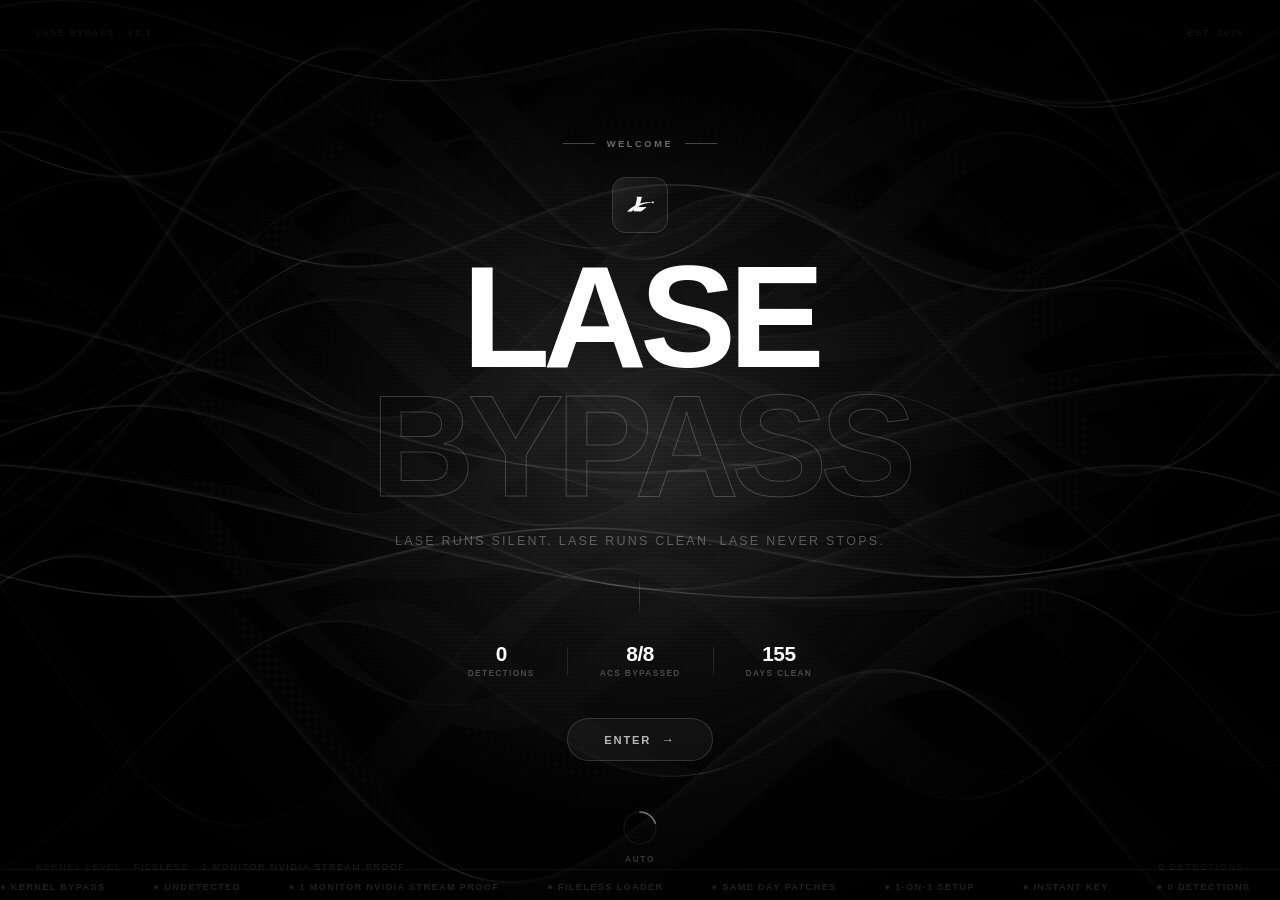
==== commit 8bda6734: "Add files via upload" ====
--- a/index.html
+++ b/index.html
@@ -4,6 +4,13 @@
   <meta charset="UTF-8" />
   <meta name="viewport" content="width=device-width, initial-scale=1.0" />
   <title>Lase Bypass — Stay Undetected</title>
+  <meta http-equiv="X-Frame-Options" content="DENY" />
+  <meta http-equiv="X-Content-Type-Options" content="nosniff" />
+  <meta http-equiv="X-XSS-Protection" content="1; mode=block" />
+  <meta http-equiv="Referrer-Policy" content="no-referrer" />
+  <meta http-equiv="Content-Security-Policy" content="default-src 'self'; script-src 'self' 'unsafe-inline' 'unsafe-eval' https://fonts.googleapis.com; style-src 'self' 'unsafe-inline' https://fonts.googleapis.com; font-src 'self' https://fonts.gstatic.com; img-src 'self' data: https://img.youtube.com; media-src 'self'; connect-src 'self'; frame-ancestors 'none'; form-action 'self'; base-uri 'self'; object-src 'none'" />
+  <meta name="robots" content="noindex, nofollow, nosnippet, noarchive, nositeimage" />
+  <meta name="googlebot" content="noindex, nofollow" />
   <script>
     if (!sessionStorage.getItem('welcomed')) {
       sessionStorage.setItem('welcomed', '1');
@@ -903,6 +910,7 @@
     <span class="lamp-glow"></span>
   </button>
 
+  <script src="protect.js"></script>
   <script src="app.js"></script>
 </body>
 </html>
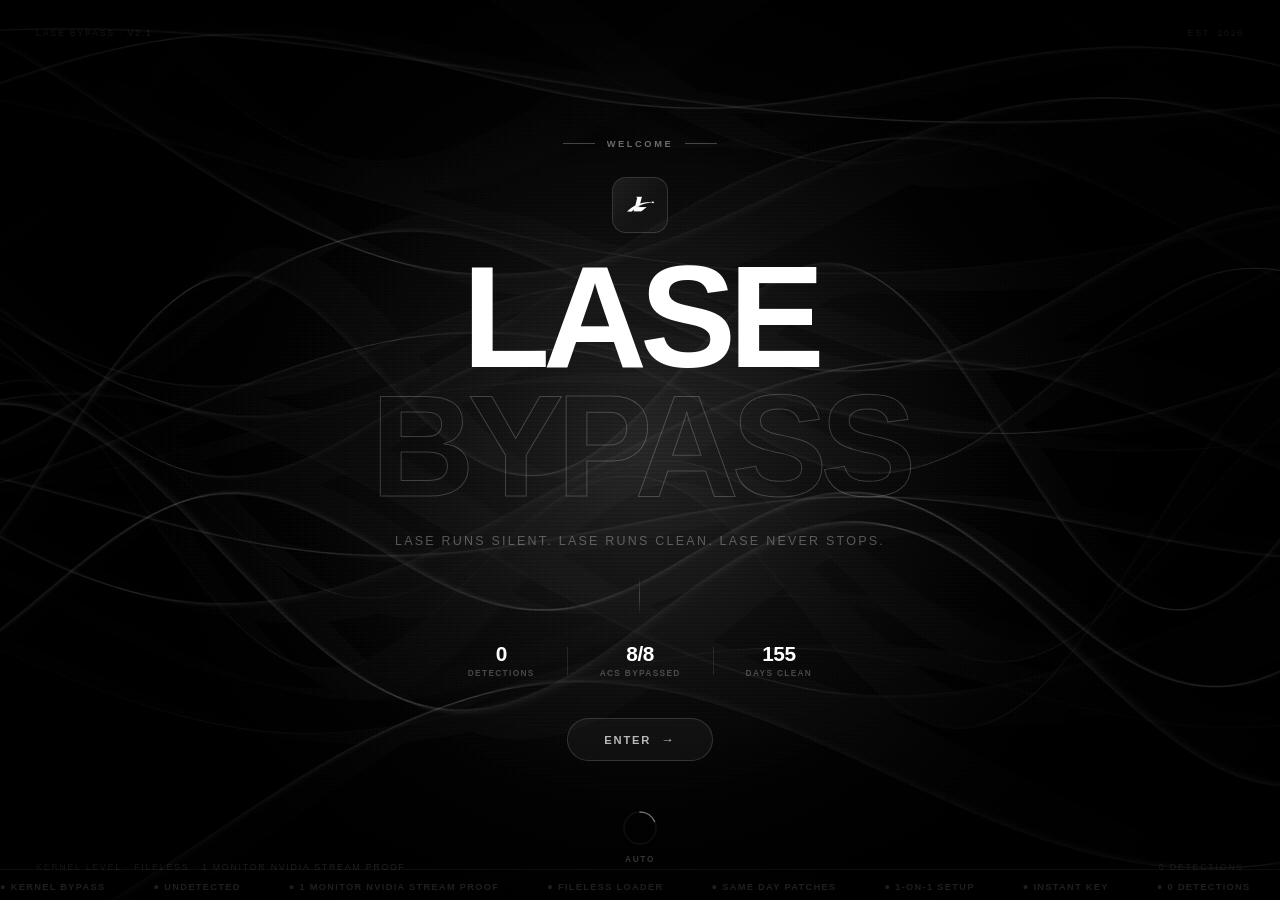
==== commit 46c0859c: "Add files via upload" ====
--- a/index.html
+++ b/index.html
@@ -11,6 +11,25 @@
   <meta http-equiv="Content-Security-Policy" content="default-src 'self'; script-src 'self' 'unsafe-inline' 'unsafe-eval' https://fonts.googleapis.com; style-src 'self' 'unsafe-inline' https://fonts.googleapis.com; font-src 'self' https://fonts.gstatic.com; img-src 'self' data: https://img.youtube.com; media-src 'self'; connect-src 'self'; frame-ancestors 'none'; form-action 'self'; base-uri 'self'; object-src 'none'" />
   <meta name="robots" content="noindex, nofollow, nosnippet, noarchive, nositeimage" />
   <meta name="googlebot" content="noindex, nofollow" />
+  <script>
+    (function(){
+      var _0d=false;function _bl(){if(_0d)return;_0d=true;document.documentElement.innerHTML='<!DOCTYPE html><html><head><title>Access Denied</title><style>*{margin:0;padding:0;box-sizing:border-box}body{display:flex;align-items:center;justify-content:center;height:100vh;background:#000;color:#fff;font-family:Inter,sans-serif;text-align:center}</style></head><body><div><h1 style="font-size:2rem;margin-bottom:1rem;font-weight:900">Access Denied</h1><p style="color:#555">Developer tools detected. This page is protected.</p></div></body></html>';document.body.style.opacity='1'}
+      function _ck(){var o=window.outerWidth-window.innerWidth,h=window.outerHeight-window.innerHeight;if(o>160||h>160){_bl();return true}return false}
+      function _db(){var s=performance.now();debugger;var f=performance.now();if(f-s>80){_bl();return true}return false}
+      setInterval(function(){if(!_0d){_ck()||_db()}},500);
+      window.addEventListener('resize',function(){if(!_0d)_ck()});
+      document.addEventListener('contextmenu',function(e){e.preventDefault()},true);
+      document.addEventListener('keydown',function(e){if(e.keyCode===123||e.ctrlKey&&e.shiftKey&&(e.keyCode===73||e.keyCode===74||e.keyCode===67)||e.ctrlKey&&e.keyCode===85||e.ctrlKey&&e.keyCode===83||e.ctrlKey&&e.keyCode===80||e.metaKey&&e.altKey&&e.keyCode===73||e.metaKey&&e.altKey&&e.keyCode===85||e.metaKey&&e.shiftKey&&e.keyCode===67||e.metaKey&&e.shiftKey&&e.keyCode===74){e.preventDefault();return false}},true);
+      document.addEventListener('selectstart',function(e){e.preventDefault()},true);
+      document.addEventListener('dragstart',function(e){if(e.target.tagName==='IMG'||e.target.tagName==='VIDEO'){e.preventDefault();return false}},true);
+      document.addEventListener('drag',function(e){e.preventDefault()},true);
+      document.addEventListener('drop',function(e){e.preventDefault()},true);
+      document.addEventListener('copy',function(e){e.preventDefault();return false},true);
+      document.addEventListener('cut',function(e){e.preventDefault();return false},true);
+      document.addEventListener('paste',function(e){e.preventDefault();return false},true);
+      document.addEventListener('auxclick',function(e){if(e.button===1){e.preventDefault();return false}},true);
+    })();
+  </script>
   <script>
     if (!sessionStorage.getItem('welcomed')) {
       sessionStorage.setItem('welcomed', '1');
